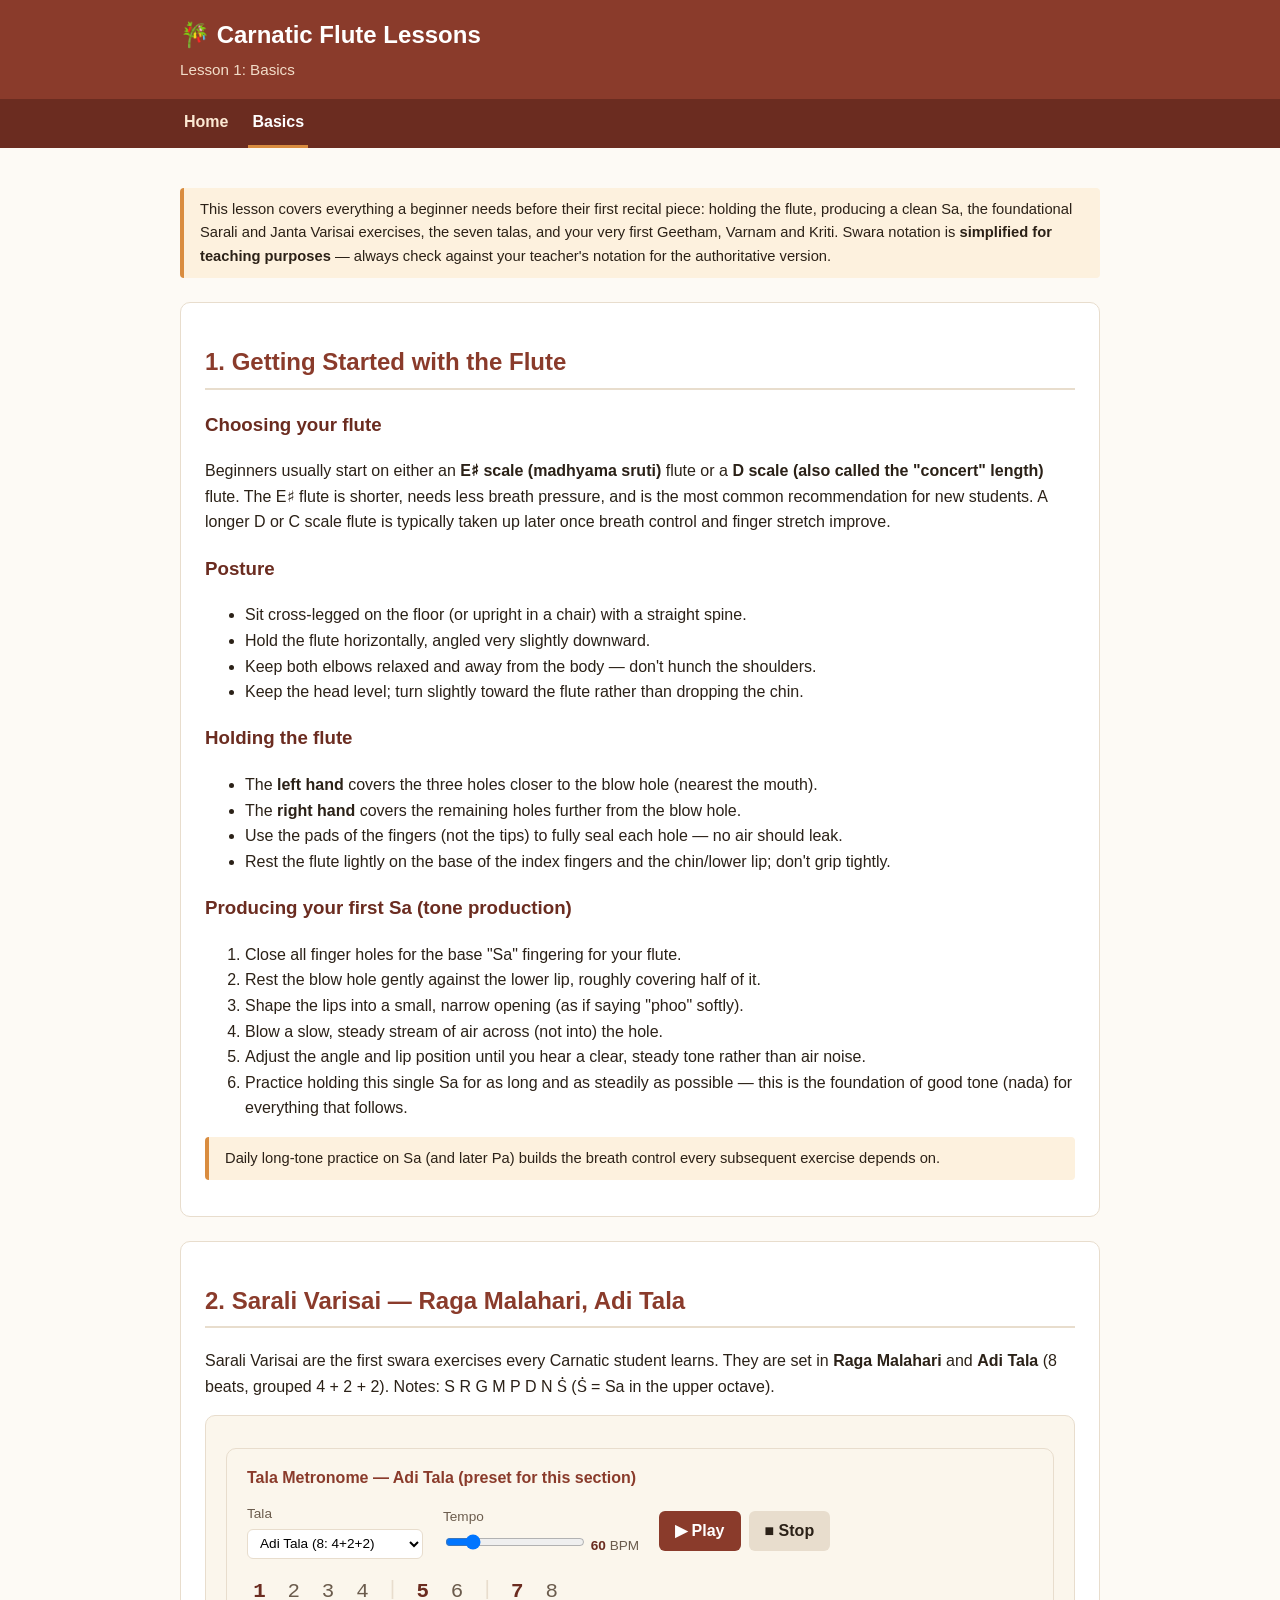
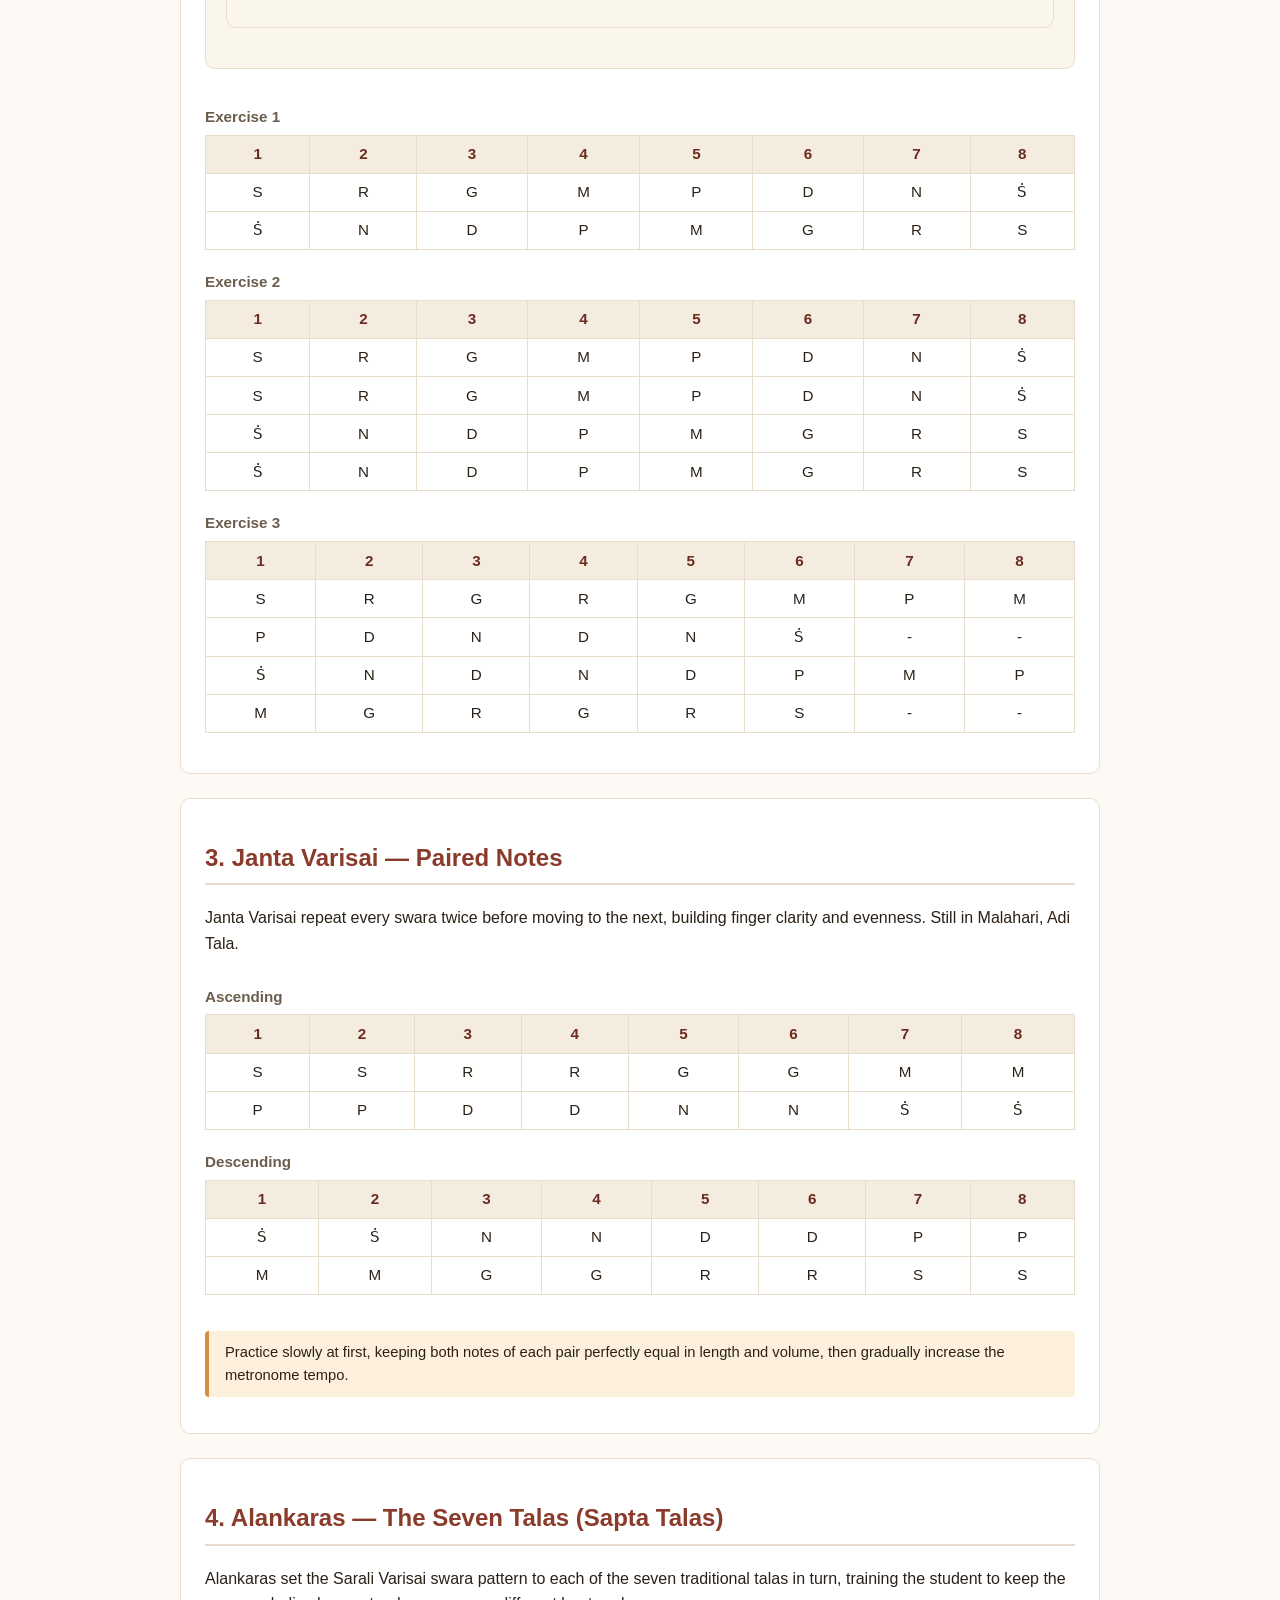
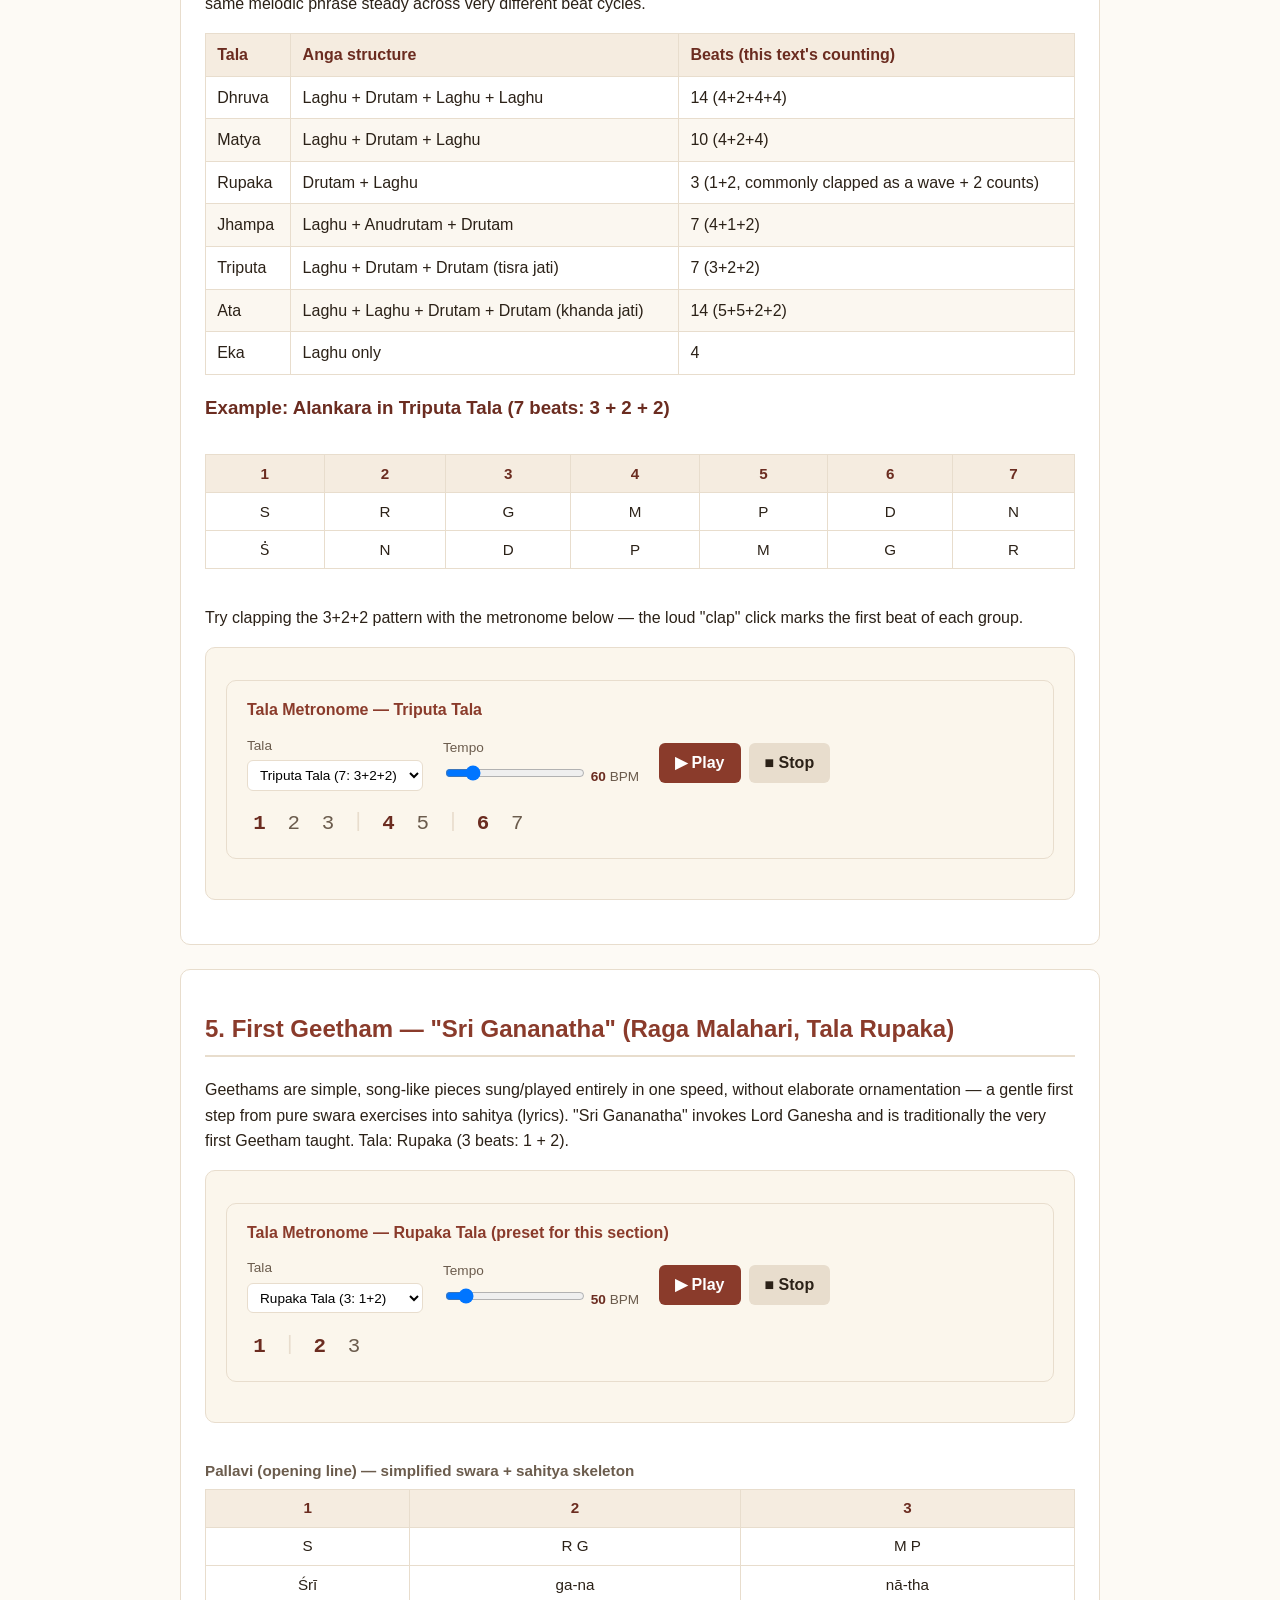
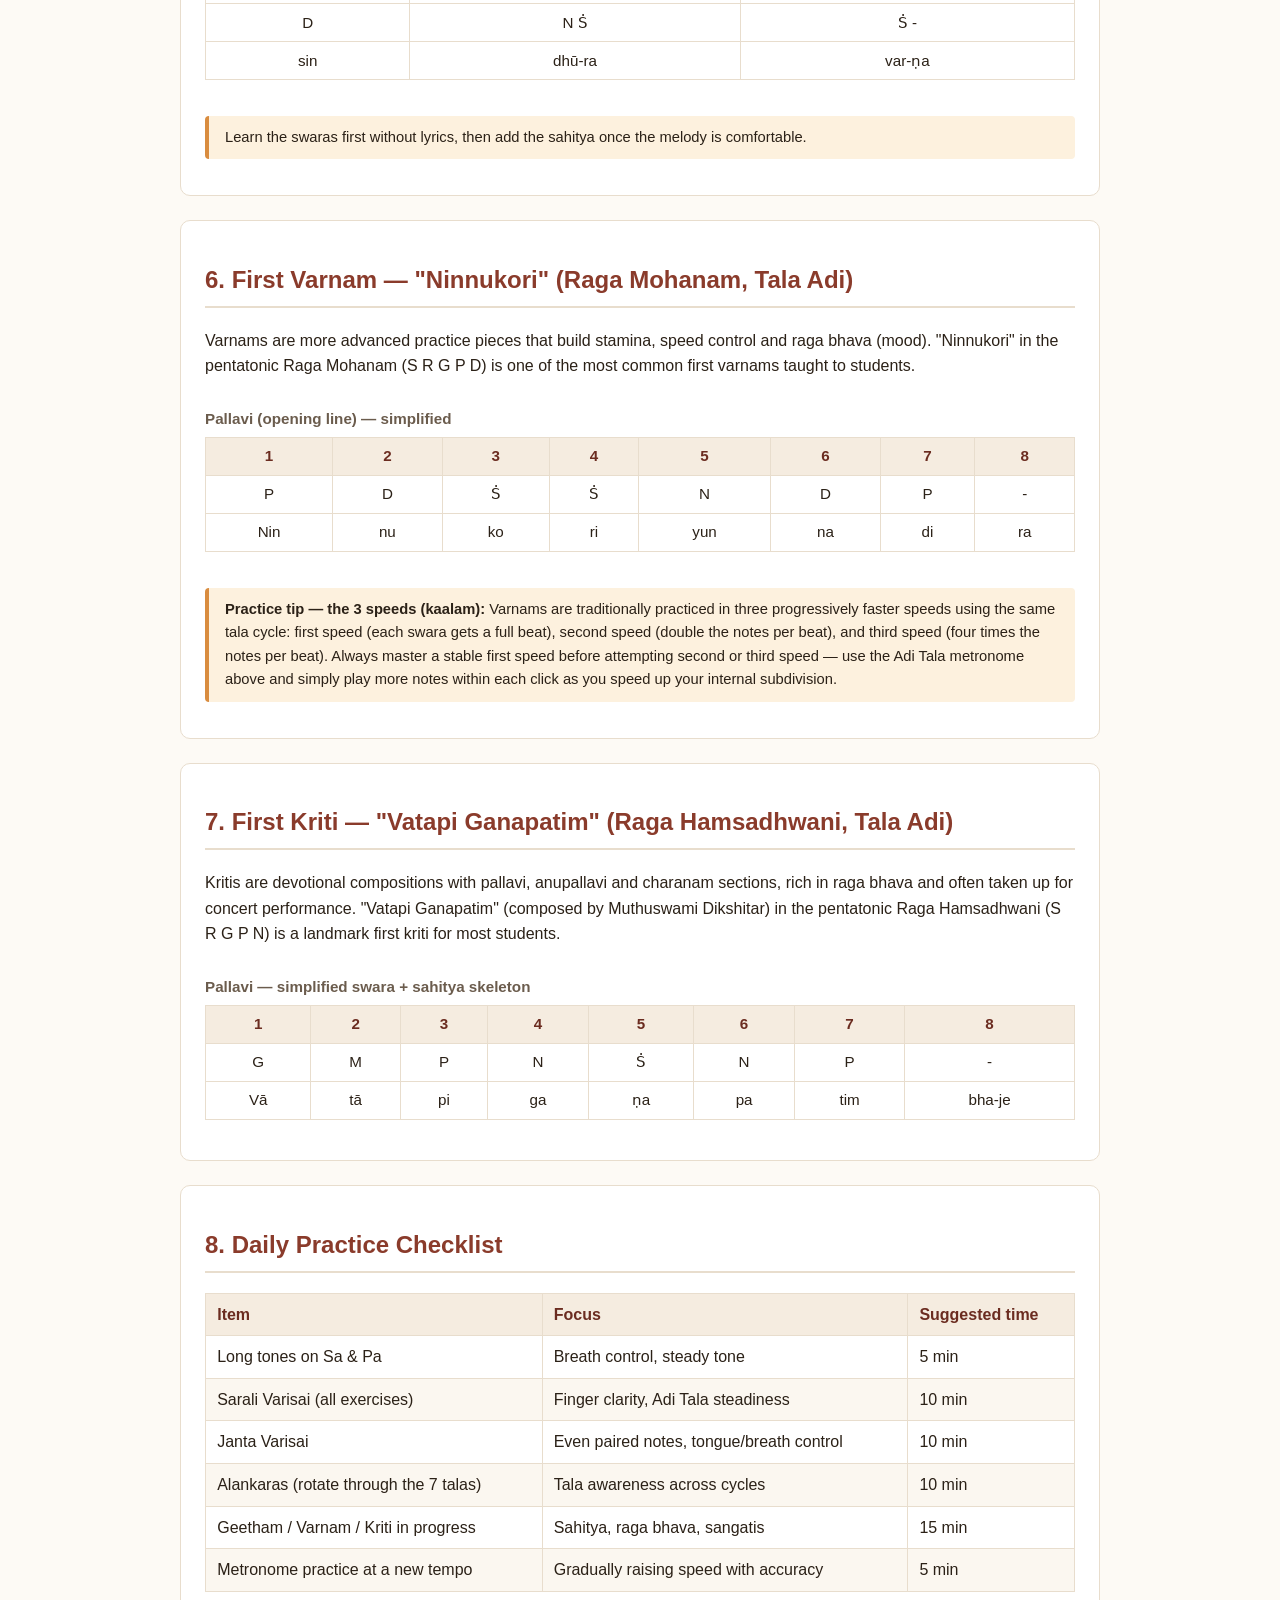
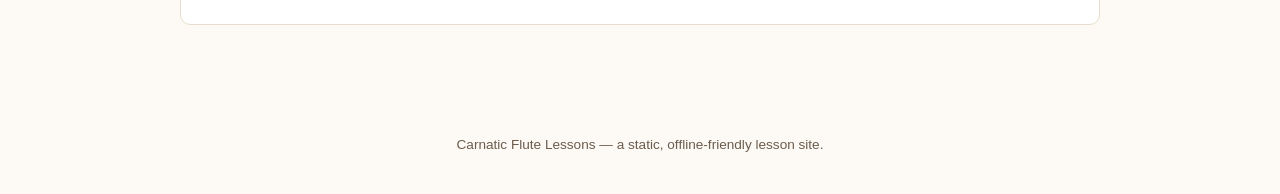
==== basics.html @ d003902f "Add Carnatic flute Basics lesson page with interactive tala metronome - index.html: landing page wit" ====
<!DOCTYPE html>
<html lang="en">
<head>
  <meta charset="UTF-8" />
  <meta name="viewport" content="width=device-width, initial-scale=1.0" />
  <title>Basics — Carnatic Flute Lessons</title>
  <link rel="stylesheet" href="style.css" />
  <script src="tala-player.js"></script>
</head>
<body>
  <header class="site-header">
    <div class="header-inner">
      <h1>🎋 Carnatic Flute Lessons</h1>
      <p>Lesson 1: Basics</p>
    </div>
  </header>

  <nav class="site-nav">
    <ul>
      <li><a href="index.html">Home</a></li>
      <li><a href="basics.html" class="active">Basics</a></li>
    </ul>
  </nav>

  <main>
    <p class="note">
      This lesson covers everything a beginner needs before their first
      recital piece: holding the flute, producing a clean Sa, the
      foundational Sarali and Janta Varisai exercises, the seven talas,
      and your very first Geetham, Varnam and Kriti. Swara notation is
      <strong>simplified for teaching purposes</strong> — always check
      against your teacher's notation for the authoritative version.
    </p>

    <!-- 1. GETTING STARTED -->
    <section class="lesson-section" id="getting-started">
      <h2>1. Getting Started with the Flute</h2>

      <h3>Choosing your flute</h3>
      <p>
        Beginners usually start on either an <strong>E&#9839; scale (madhyama sruti)</strong>
        flute or a <strong>D scale (also called the "concert" length)</strong> flute.
        The E&#9839; flute is shorter, needs less breath pressure, and is the most
        common recommendation for new students. A longer D or C scale flute is
        typically taken up later once breath control and finger stretch improve.
      </p>

      <h3>Posture</h3>
      <ul>
        <li>Sit cross-legged on the floor (or upright in a chair) with a straight spine.</li>
        <li>Hold the flute horizontally, angled very slightly downward.</li>
        <li>Keep both elbows relaxed and away from the body — don't hunch the shoulders.</li>
        <li>Keep the head level; turn slightly toward the flute rather than dropping the chin.</li>
      </ul>

      <h3>Holding the flute</h3>
      <ul>
        <li>The <strong>left hand</strong> covers the three holes closer to the blow hole (nearest the mouth).</li>
        <li>The <strong>right hand</strong> covers the remaining holes further from the blow hole.</li>
        <li>Use the pads of the fingers (not the tips) to fully seal each hole — no air should leak.</li>
        <li>Rest the flute lightly on the base of the index fingers and the chin/lower lip; don't grip tightly.</li>
      </ul>

      <h3>Producing your first Sa (tone production)</h3>
      <ol>
        <li>Close all finger holes for the base "Sa" fingering for your flute.</li>
        <li>Rest the blow hole gently against the lower lip, roughly covering half of it.</li>
        <li>Shape the lips into a small, narrow opening (as if saying "phoo" softly).</li>
        <li>Blow a slow, steady stream of air across (not into) the hole.</li>
        <li>Adjust the angle and lip position until you hear a clear, steady tone rather than air noise.</li>
        <li>Practice holding this single Sa for as long and as steadily as possible — this is the foundation of good tone (nada) for everything that follows.</li>
      </ol>
      <p class="note">Daily long-tone practice on Sa (and later Pa) builds the breath control every subsequent exercise depends on.</p>
    </section>

    <!-- 2. SARALI VARISAI -->
    <section class="lesson-section" id="sarali-varisai">
      <h2>2. Sarali Varisai — Raga Malahari, Adi Tala</h2>
      <p>
        Sarali Varisai are the first swara exercises every Carnatic student learns.
        They are set in <strong>Raga Malahari</strong> and <strong>Adi Tala</strong>
        (8 beats, grouped 4 + 2 + 2). Notes: S R G M P D N Ṡ (Ṡ = Sa in the upper octave).
      </p>

      <div class="tala-player" id="adi-metronome-1"></div>
      <script>
        TalaPlayer.init("adi-metronome-1", {
          title: "Tala Metronome — Adi Tala (preset for this section)",
          groups: [4, 2, 2],
          bpm: 60,
          presetKey: "adi"
        });
      </script>

      <div class="overflow-x">
        <table class="swara-table">
          <caption>Exercise 1</caption>
          <thead>
            <tr><th>1</th><th>2</th><th>3</th><th>4</th><th>5</th><th>6</th><th>7</th><th>8</th></tr>
          </thead>
          <tbody>
            <tr><td>S</td><td>R</td><td>G</td><td>M</td><td>P</td><td>D</td><td>N</td><td>Ṡ</td></tr>
            <tr><td>Ṡ</td><td>N</td><td>D</td><td>P</td><td>M</td><td>G</td><td>R</td><td>S</td></tr>
          </tbody>
        </table>

        <table class="swara-table">
          <caption>Exercise 2</caption>
          <thead>
            <tr><th>1</th><th>2</th><th>3</th><th>4</th><th>5</th><th>6</th><th>7</th><th>8</th></tr>
          </thead>
          <tbody>
            <tr><td>S</td><td>R</td><td>G</td><td>M</td><td>P</td><td>D</td><td>N</td><td>Ṡ</td></tr>
            <tr><td>S</td><td>R</td><td>G</td><td>M</td><td>P</td><td>D</td><td>N</td><td>Ṡ</td></tr>
            <tr><td>Ṡ</td><td>N</td><td>D</td><td>P</td><td>M</td><td>G</td><td>R</td><td>S</td></tr>
            <tr><td>Ṡ</td><td>N</td><td>D</td><td>P</td><td>M</td><td>G</td><td>R</td><td>S</td></tr>
          </tbody>
        </table>

        <table class="swara-table">
          <caption>Exercise 3</caption>
          <thead>
            <tr><th>1</th><th>2</th><th>3</th><th>4</th><th>5</th><th>6</th><th>7</th><th>8</th></tr>
          </thead>
          <tbody>
            <tr><td>S</td><td>R</td><td>G</td><td>R</td><td>G</td><td>M</td><td>P</td><td>M</td></tr>
            <tr><td>P</td><td>D</td><td>N</td><td>D</td><td>N</td><td>Ṡ</td><td>-</td><td>-</td></tr>
            <tr><td>Ṡ</td><td>N</td><td>D</td><td>N</td><td>D</td><td>P</td><td>M</td><td>P</td></tr>
            <tr><td>M</td><td>G</td><td>R</td><td>G</td><td>R</td><td>S</td><td>-</td><td>-</td></tr>
          </tbody>
        </table>
      </div>
    </section>

    <!-- 3. JANTA VARISAI -->
    <section class="lesson-section" id="janta-varisai">
      <h2>3. Janta Varisai — Paired Notes</h2>
      <p>
        Janta Varisai repeat every swara twice before moving to the next, building
        finger clarity and evenness. Still in Malahari, Adi Tala.
      </p>

      <div class="overflow-x">
        <table class="swara-table">
          <caption>Ascending</caption>
          <thead>
            <tr><th>1</th><th>2</th><th>3</th><th>4</th><th>5</th><th>6</th><th>7</th><th>8</th></tr>
          </thead>
          <tbody>
            <tr><td>S</td><td>S</td><td>R</td><td>R</td><td>G</td><td>G</td><td>M</td><td>M</td></tr>
            <tr><td>P</td><td>P</td><td>D</td><td>D</td><td>N</td><td>N</td><td>Ṡ</td><td>Ṡ</td></tr>
          </tbody>
        </table>

        <table class="swara-table">
          <caption>Descending</caption>
          <thead>
            <tr><th>1</th><th>2</th><th>3</th><th>4</th><th>5</th><th>6</th><th>7</th><th>8</th></tr>
          </thead>
          <tbody>
            <tr><td>Ṡ</td><td>Ṡ</td><td>N</td><td>N</td><td>D</td><td>D</td><td>P</td><td>P</td></tr>
            <tr><td>M</td><td>M</td><td>G</td><td>G</td><td>R</td><td>R</td><td>S</td><td>S</td></tr>
          </tbody>
        </table>
      </div>
      <p class="note">Practice slowly at first, keeping both notes of each pair perfectly equal in length and volume, then gradually increase the metronome tempo.</p>
    </section>

    <!-- 4. ALANKARAS / SAPTA TALAS -->
    <section class="lesson-section" id="alankaras">
      <h2>4. Alankaras — The Seven Talas (Sapta Talas)</h2>
      <p>
        Alankaras set the Sarali Varisai swara pattern to each of the seven
        traditional talas in turn, training the student to keep the same
        melodic phrase steady across very different beat cycles.
      </p>

      <table class="checklist-table">
        <thead>
          <tr><th>Tala</th><th>Anga structure</th><th>Beats (this text's counting)</th></tr>
        </thead>
        <tbody>
          <tr><td>Dhruva</td><td>Laghu + Drutam + Laghu + Laghu</td><td>14 (4+2+4+4)</td></tr>
          <tr><td>Matya</td><td>Laghu + Drutam + Laghu</td><td>10 (4+2+4)</td></tr>
          <tr><td>Rupaka</td><td>Drutam + Laghu</td><td>3 (1+2, commonly clapped as a wave + 2 counts)</td></tr>
          <tr><td>Jhampa</td><td>Laghu + Anudrutam + Drutam</td><td>7 (4+1+2)</td></tr>
          <tr><td>Triputa</td><td>Laghu + Drutam + Drutam (tisra jati)</td><td>7 (3+2+2)</td></tr>
          <tr><td>Ata</td><td>Laghu + Laghu + Drutam + Drutam (khanda jati)</td><td>14 (5+5+2+2)</td></tr>
          <tr><td>Eka</td><td>Laghu only</td><td>4</td></tr>
        </tbody>
      </table>

      <h3>Example: Alankara in Triputa Tala (7 beats: 3 + 2 + 2)</h3>
      <div class="overflow-x">
        <table class="swara-table">
          <thead>
            <tr><th>1</th><th>2</th><th>3</th><th>4</th><th>5</th><th>6</th><th>7</th></tr>
          </thead>
          <tbody>
            <tr><td>S</td><td>R</td><td>G</td><td>M</td><td>P</td><td>D</td><td>N</td></tr>
            <tr><td>Ṡ</td><td>N</td><td>D</td><td>P</td><td>M</td><td>G</td><td>R</td></tr>
          </tbody>
        </table>
      </div>
      <p>Try clapping the 3+2+2 pattern with the metronome below — the loud "clap" click marks the first beat of each group.</p>

      <div class="tala-player" id="triputa-metronome"></div>
      <script>
        TalaPlayer.init("triputa-metronome", {
          title: "Tala Metronome — Triputa Tala",
          groups: [3, 2, 2],
          bpm: 60,
          presetKey: "triputa"
        });
      </script>
    </section>

    <!-- 5. GEETHAM -->
    <section class="lesson-section" id="geetham">
      <h2>5. First Geetham — "Sri Gananatha" (Raga Malahari, Tala Rupaka)</h2>
      <p>
        Geethams are simple, song-like pieces sung/played entirely in one speed, without
        elaborate ornamentation — a gentle first step from pure swara exercises into
        sahitya (lyrics). "Sri Gananatha" invokes Lord Ganesha and is traditionally the
        very first Geetham taught. Tala: Rupaka (3 beats: 1 + 2).
      </p>

      <div class="tala-player" id="rupaka-metronome-1"></div>
      <script>
        TalaPlayer.init("rupaka-metronome-1", {
          title: "Tala Metronome — Rupaka Tala (preset for this section)",
          groups: [1, 2],
          bpm: 50,
          presetKey: "rupaka"
        });
      </script>

      <div class="overflow-x">
        <table class="swara-table">
          <caption>Pallavi (opening line) — simplified swara + sahitya skeleton</caption>
          <thead>
            <tr><th>1</th><th>2</th><th>3</th></tr>
          </thead>
          <tbody>
            <tr><td>S</td><td>R G</td><td>M P</td></tr>
            <tr class="sahitya"><td>Śrī</td><td>ga-na</td><td>nā-tha</td></tr>
            <tr><td>D</td><td>N Ṡ</td><td>Ṡ -</td></tr>
            <tr class="sahitya"><td>sin</td><td>dhū-ra</td><td>var-ṇa</td></tr>
          </tbody>
        </table>
      </div>
      <p class="note">Learn the swaras first without lyrics, then add the sahitya once the melody is comfortable.</p>
    </section>

    <!-- 6. VARNAM -->
    <section class="lesson-section" id="varnam">
      <h2>6. First Varnam — "Ninnukori" (Raga Mohanam, Tala Adi)</h2>
      <p>
        Varnams are more advanced practice pieces that build stamina, speed control and
        raga bhava (mood). "Ninnukori" in the pentatonic Raga Mohanam (S R G P D) is
        one of the most common first varnams taught to students.
      </p>

      <div class="overflow-x">
        <table class="swara-table">
          <caption>Pallavi (opening line) — simplified</caption>
          <thead>
            <tr><th>1</th><th>2</th><th>3</th><th>4</th><th>5</th><th>6</th><th>7</th><th>8</th></tr>
          </thead>
          <tbody>
            <tr><td>P</td><td>D</td><td>Ṡ</td><td>Ṡ</td><td>N</td><td>D</td><td>P</td><td>-</td></tr>
            <tr class="sahitya"><td>Nin</td><td>nu</td><td>ko</td><td>ri</td><td>yun</td><td>na</td><td>di</td><td>ra</td></tr>
          </tbody>
        </table>
      </div>

      <p class="note">
        <strong>Practice tip — the 3 speeds (kaalam):</strong> Varnams are traditionally practiced
        in three progressively faster speeds using the same tala cycle: first speed (each swara
        gets a full beat), second speed (double the notes per beat), and third speed (four times
        the notes per beat). Always master a stable first speed before attempting second or third
        speed — use the Adi Tala metronome above and simply play more notes within each click as
        you speed up your internal subdivision.
      </p>
    </section>

    <!-- 7. KRITI -->
    <section class="lesson-section" id="kriti">
      <h2>7. First Kriti — "Vatapi Ganapatim" (Raga Hamsadhwani, Tala Adi)</h2>
      <p>
        Kritis are devotional compositions with pallavi, anupallavi and charanam
        sections, rich in raga bhava and often taken up for concert performance.
        "Vatapi Ganapatim" (composed by Muthuswami Dikshitar) in the pentatonic
        Raga Hamsadhwani (S R G P N) is a landmark first kriti for most students.
      </p>

      <div class="overflow-x">
        <table class="swara-table">
          <caption>Pallavi — simplified swara + sahitya skeleton</caption>
          <thead>
            <tr><th>1</th><th>2</th><th>3</th><th>4</th><th>5</th><th>6</th><th>7</th><th>8</th></tr>
          </thead>
          <tbody>
            <tr><td>G</td><td>M</td><td>P</td><td>N</td><td>Ṡ</td><td>N</td><td>P</td><td>-</td></tr>
            <tr class="sahitya"><td>Vā</td><td>tā</td><td>pi</td><td>ga</td><td>ṇa</td><td>pa</td><td>tim</td><td>bha-je</td></tr>
          </tbody>
        </table>
      </div>
    </section>

    <!-- 8. PRACTICE CHECKLIST -->
    <section class="lesson-section" id="practice-checklist">
      <h2>8. Daily Practice Checklist</h2>
      <table class="checklist-table">
        <thead>
          <tr><th>Item</th><th>Focus</th><th>Suggested time</th></tr>
        </thead>
        <tbody>
          <tr><td>Long tones on Sa &amp; Pa</td><td>Breath control, steady tone</td><td>5 min</td></tr>
          <tr><td>Sarali Varisai (all exercises)</td><td>Finger clarity, Adi Tala steadiness</td><td>10 min</td></tr>
          <tr><td>Janta Varisai</td><td>Even paired notes, tongue/breath control</td><td>10 min</td></tr>
          <tr><td>Alankaras (rotate through the 7 talas)</td><td>Tala awareness across cycles</td><td>10 min</td></tr>
          <tr><td>Geetham / Varnam / Kriti in progress</td><td>Sahitya, raga bhava, sangatis</td><td>15 min</td></tr>
          <tr><td>Metronome practice at a new tempo</td><td>Gradually raising speed with accuracy</td><td>5 min</td></tr>
        </tbody>
      </table>
    </section>
  </main>

  <footer class="site-footer">
    <p>Carnatic Flute Lessons &mdash; a static, offline-friendly lesson site.</p>
  </footer>
</body>
</html>
---- style.css ----
/* ============================================================
   Carnatic Flute Lessons — shared stylesheet
   Used by all pages (index.html, basics.html, future lessons).
   No external dependencies — safe for file:// and static hosting.
   ============================================================ */

:root {
  --color-bg: #fdfaf5;
  --color-surface: #ffffff;
  --color-primary: #8a3b2b;
  --color-primary-dark: #6b2c20;
  --color-accent: #d98c3f;
  --color-text: #2b2117;
  --color-muted: #6b5c4d;
  --color-border: #e8ddcd;
  --radius: 10px;
  --max-width: 960px;
  font-size: 16px;
}

* {
  box-sizing: border-box;
}

html, body {
  margin: 0;
  padding: 0;
}

body {
  font-family: "Segoe UI", Helvetica, Arial, sans-serif;
  background: var(--color-bg);
  color: var(--color-text);
  line-height: 1.6;
}

a {
  color: var(--color-primary);
}

a:hover {
  color: var(--color-accent);
}

.site-header {
  background: var(--color-primary);
  color: #fff;
}

.site-header .header-inner {
  max-width: var(--max-width);
  margin: 0 auto;
  padding: 1rem 1.25rem;
}

.site-header h1 {
  margin: 0 0 0.25rem 0;
  font-size: 1.5rem;
}

.site-header p {
  margin: 0;
  color: #f2ddc9;
  font-size: 0.95rem;
}

.site-nav {
  background: var(--color-primary-dark);
}

.site-nav ul {
  max-width: var(--max-width);
  margin: 0 auto;
  padding: 0 1.25rem;
  list-style: none;
  display: flex;
  flex-wrap: wrap;
  gap: 0.25rem 1rem;
}

.site-nav a {
  display: inline-block;
  padding: 0.65rem 0.25rem;
  color: #fce9d3;
  text-decoration: none;
  font-weight: 600;
  border-bottom: 3px solid transparent;
}

.site-nav a:hover,
.site-nav a.active {
  color: #fff;
  border-bottom-color: var(--color-accent);
}

main {
  max-width: var(--max-width);
  margin: 0 auto;
  padding: 1.5rem 1.25rem 3rem;
}

footer.site-footer {
  text-align: center;
  padding: 1.5rem;
  color: var(--color-muted);
  font-size: 0.85rem;
}

/* ---------- Cards (used on the index/landing page) ---------- */

.card-grid {
  display: grid;
  grid-template-columns: repeat(auto-fill, minmax(240px, 1fr));
  gap: 1rem;
  margin: 1.5rem 0;
}

.card {
  background: var(--color-surface);
  border: 1px solid var(--color-border);
  border-radius: var(--radius);
  padding: 1.25rem;
  text-decoration: none;
  color: var(--color-text);
  display: block;
  box-shadow: 0 1px 3px rgba(0, 0, 0, 0.06);
  transition: transform 0.15s ease, box-shadow 0.15s ease;
}

.card:hover {
  transform: translateY(-2px);
  box-shadow: 0 4px 12px rgba(0, 0, 0, 0.1);
}

.card h3 {
  margin: 0 0 0.4rem 0;
  color: var(--color-primary);
}

.card p {
  margin: 0;
  color: var(--color-muted);
  font-size: 0.92rem;
}

.card .tag {
  display: inline-block;
  margin-top: 0.6rem;
  font-size: 0.75rem;
  background: var(--color-accent);
  color: #fff;
  padding: 0.15rem 0.5rem;
  border-radius: 999px;
}

.card.card-disabled {
  opacity: 0.55;
  cursor: default;
}

.card.card-disabled:hover {
  transform: none;
  box-shadow: 0 1px 3px rgba(0, 0, 0, 0.06);
}

/* ---------- Section styling ---------- */

section.lesson-section {
  background: var(--color-surface);
  border: 1px solid var(--color-border);
  border-radius: var(--radius);
  padding: 1.25rem 1.5rem;
  margin: 1.5rem 0;
}

section.lesson-section h2 {
  color: var(--color-primary);
  border-bottom: 2px solid var(--color-border);
  padding-bottom: 0.4rem;
}

section.lesson-section h3 {
  color: var(--color-primary-dark);
}

.note {
  background: #fdf1de;
  border-left: 4px solid var(--color-accent);
  padding: 0.6rem 1rem;
  border-radius: 4px;
  font-size: 0.92rem;
  margin: 1rem 0;
}

/* ---------- Swara notation tables/blocks ---------- */

.notation, .notation table {
  font-family: "SFMono-Regular", Consolas, "Liberation Mono", Menlo, monospace;
}

table.swara-table {
  border-collapse: collapse;
  width: 100%;
  margin: 0.75rem 0 1.25rem;
  font-size: 0.95rem;
}

table.swara-table caption {
  text-align: left;
  font-weight: 600;
  color: var(--color-muted);
  margin-bottom: 0.35rem;
  font-family: "Segoe UI", Helvetica, Arial, sans-serif;
}

table.swara-table th,
table.swara-table td {
  border: 1px solid var(--color-border);
  padding: 0.4rem 0.6rem;
  text-align: center;
}

table.swara-table th {
  background: #f5ece0;
  color: var(--color-primary-dark);
}

table.swara-table td.sahitya {
  color: var(--color-muted);
  font-family: "Segoe UI", Helvetica, Arial, sans-serif;
  font-style: italic;
}

pre.notation-block {
  background: #f7f1e6;
  border: 1px solid var(--color-border);
  border-radius: 6px;
  padding: 0.75rem 1rem;
  overflow-x: auto;
  font-size: 0.95rem;
  line-height: 1.7;
}

.overflow-x {
  overflow-x: auto;
}

/* ---------- Practice checklist table ---------- */

table.checklist-table {
  border-collapse: collapse;
  width: 100%;
  margin: 0.75rem 0;
}

table.checklist-table th,
table.checklist-table td {
  border: 1px solid var(--color-border);
  padding: 0.5rem 0.7rem;
  text-align: left;
}

table.checklist-table th {
  background: #f5ece0;
  color: var(--color-primary-dark);
}

table.checklist-table tr:nth-child(even) {
  background: #fbf7f0;
}

/* ---------- Tala metronome widget ---------- */

.tala-player {
  background: #fbf6ec;
  border: 1px solid var(--color-border);
  border-radius: var(--radius);
  padding: 1rem 1.25rem;
  margin: 1rem 0 1.5rem;
}

.tala-player h4 {
  margin: 0 0 0.75rem 0;
  color: var(--color-primary);
}

.tala-player .controls {
  display: flex;
  flex-wrap: wrap;
  gap: 0.75rem 1.25rem;
  align-items: center;
  margin-bottom: 0.9rem;
}

.tala-player label {
  font-size: 0.85rem;
  color: var(--color-muted);
  display: flex;
  flex-direction: column;
  gap: 0.25rem;
}

.tala-player select,
.tala-player input[type="text"],
.tala-player input[type="number"] {
  font: inherit;
  padding: 0.35rem 0.5rem;
  border: 1px solid var(--color-border);
  border-radius: 6px;
  background: #fff;
}

.tala-player input[type="range"] {
  width: 140px;
}

.tala-player .bpm-value {
  font-weight: 600;
  color: var(--color-primary-dark);
}

.tala-player .buttons {
  display: flex;
  gap: 0.5rem;
}

.tala-player button {
  font: inherit;
  padding: 0.45rem 1rem;
  border-radius: 6px;
  border: none;
  cursor: pointer;
  font-weight: 600;
}

.tala-player .btn-play {
  background: var(--color-primary);
  color: #fff;
}

.tala-player .btn-play:hover {
  background: var(--color-primary-dark);
}

.tala-player .btn-stop {
  background: var(--color-border);
  color: var(--color-text);
}

.tala-player .btn-stop:hover {
  background: #d9cbb2;
}

.tala-player .custom-pattern-field {
  display: none;
}

.tala-player.custom-mode .custom-pattern-field {
  display: flex;
}

.beat-display {
  font-family: "SFMono-Regular", Consolas, "Liberation Mono", Menlo, monospace;
  font-size: 1.3rem;
  letter-spacing: 0.15em;
  display: flex;
  flex-wrap: wrap;
  gap: 0.3em;
}

.beat-display .beat {
  padding: 0.1em 0.3em;
  border-radius: 4px;
  color: var(--color-muted);
}

.beat-display .beat.group-start {
  font-weight: 700;
  color: var(--color-primary-dark);
}

.beat-display .beat.active {
  background: var(--color-accent);
  color: #fff;
}

.beat-display .group-sep {
  color: var(--color-border);
  padding: 0 0.1em;
}

/* ---------- Responsive ---------- */

@media (max-width: 600px) {
  :root {
    font-size: 15px;
  }

  .site-nav ul {
    gap: 0.1rem 0.75rem;
  }

  section.lesson-section {
    padding: 1rem;
  }

  .tala-player .controls {
    gap: 0.6rem 1rem;
  }
}
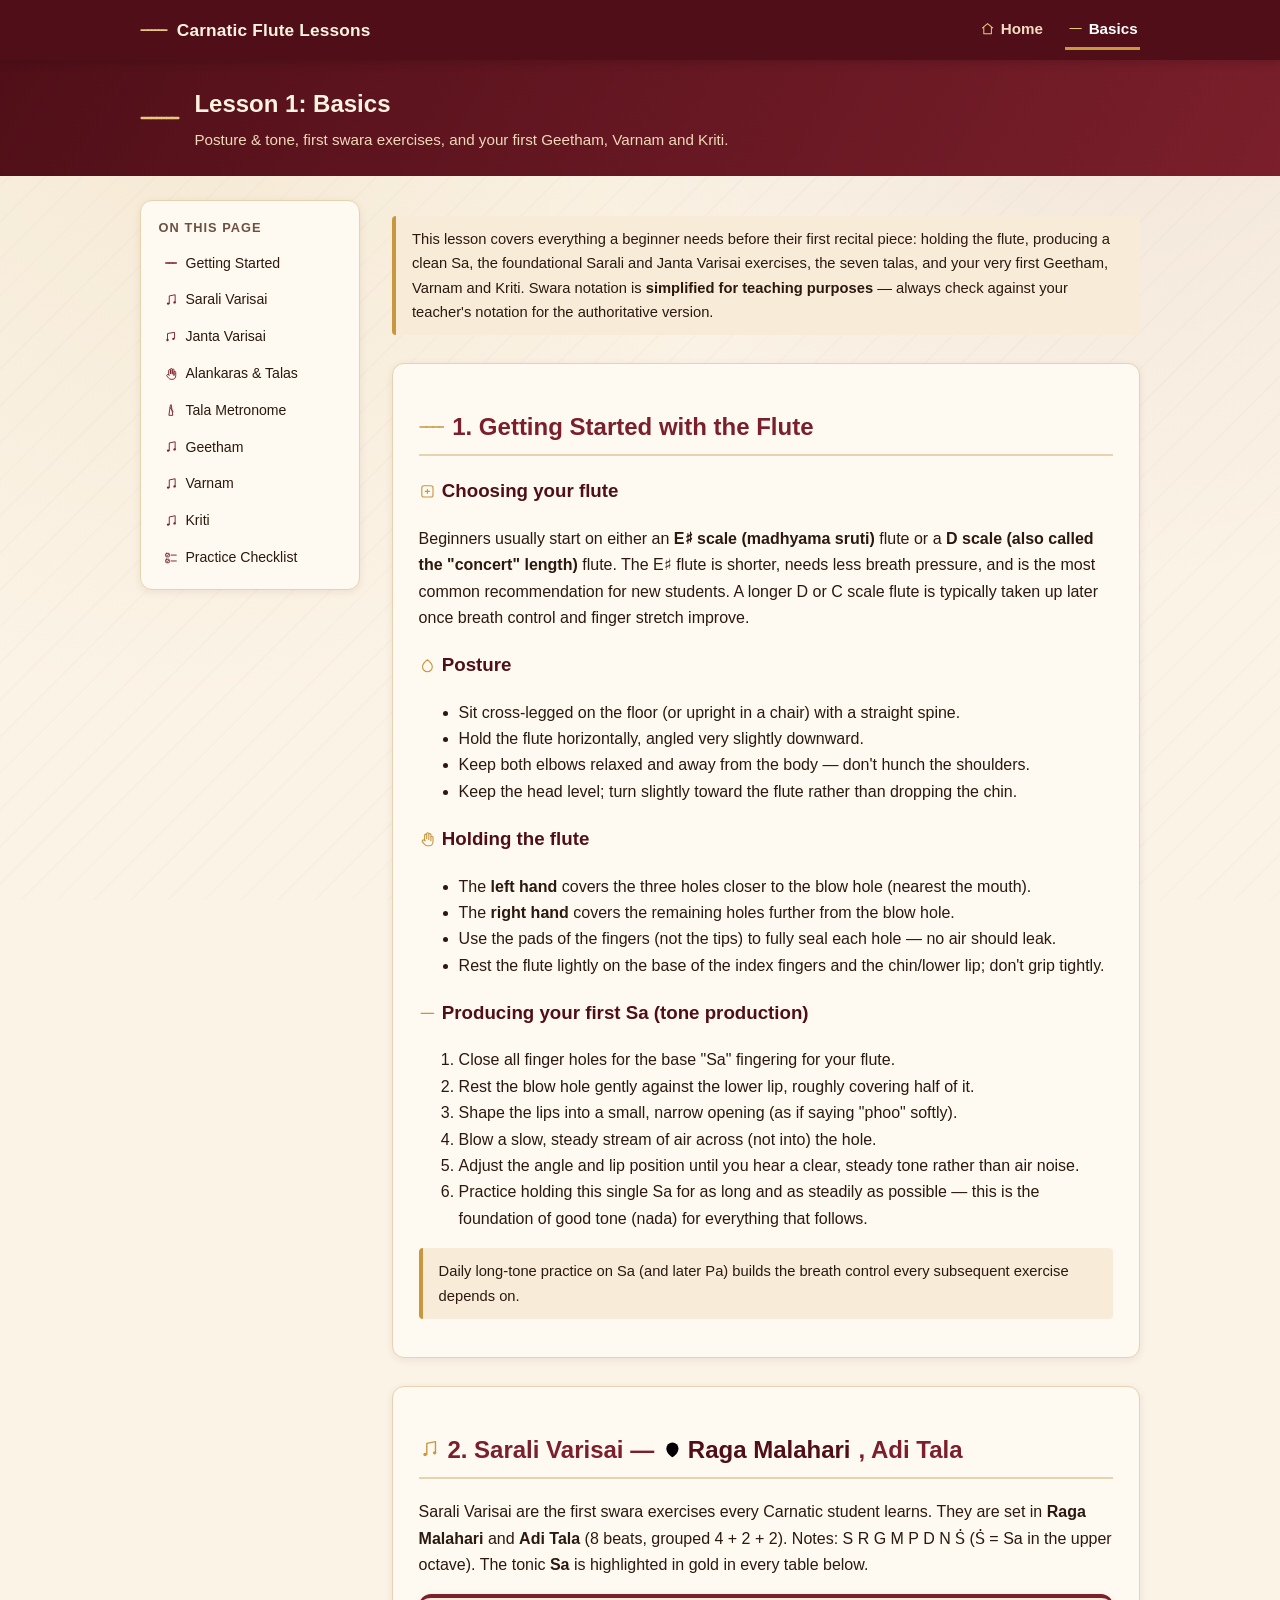
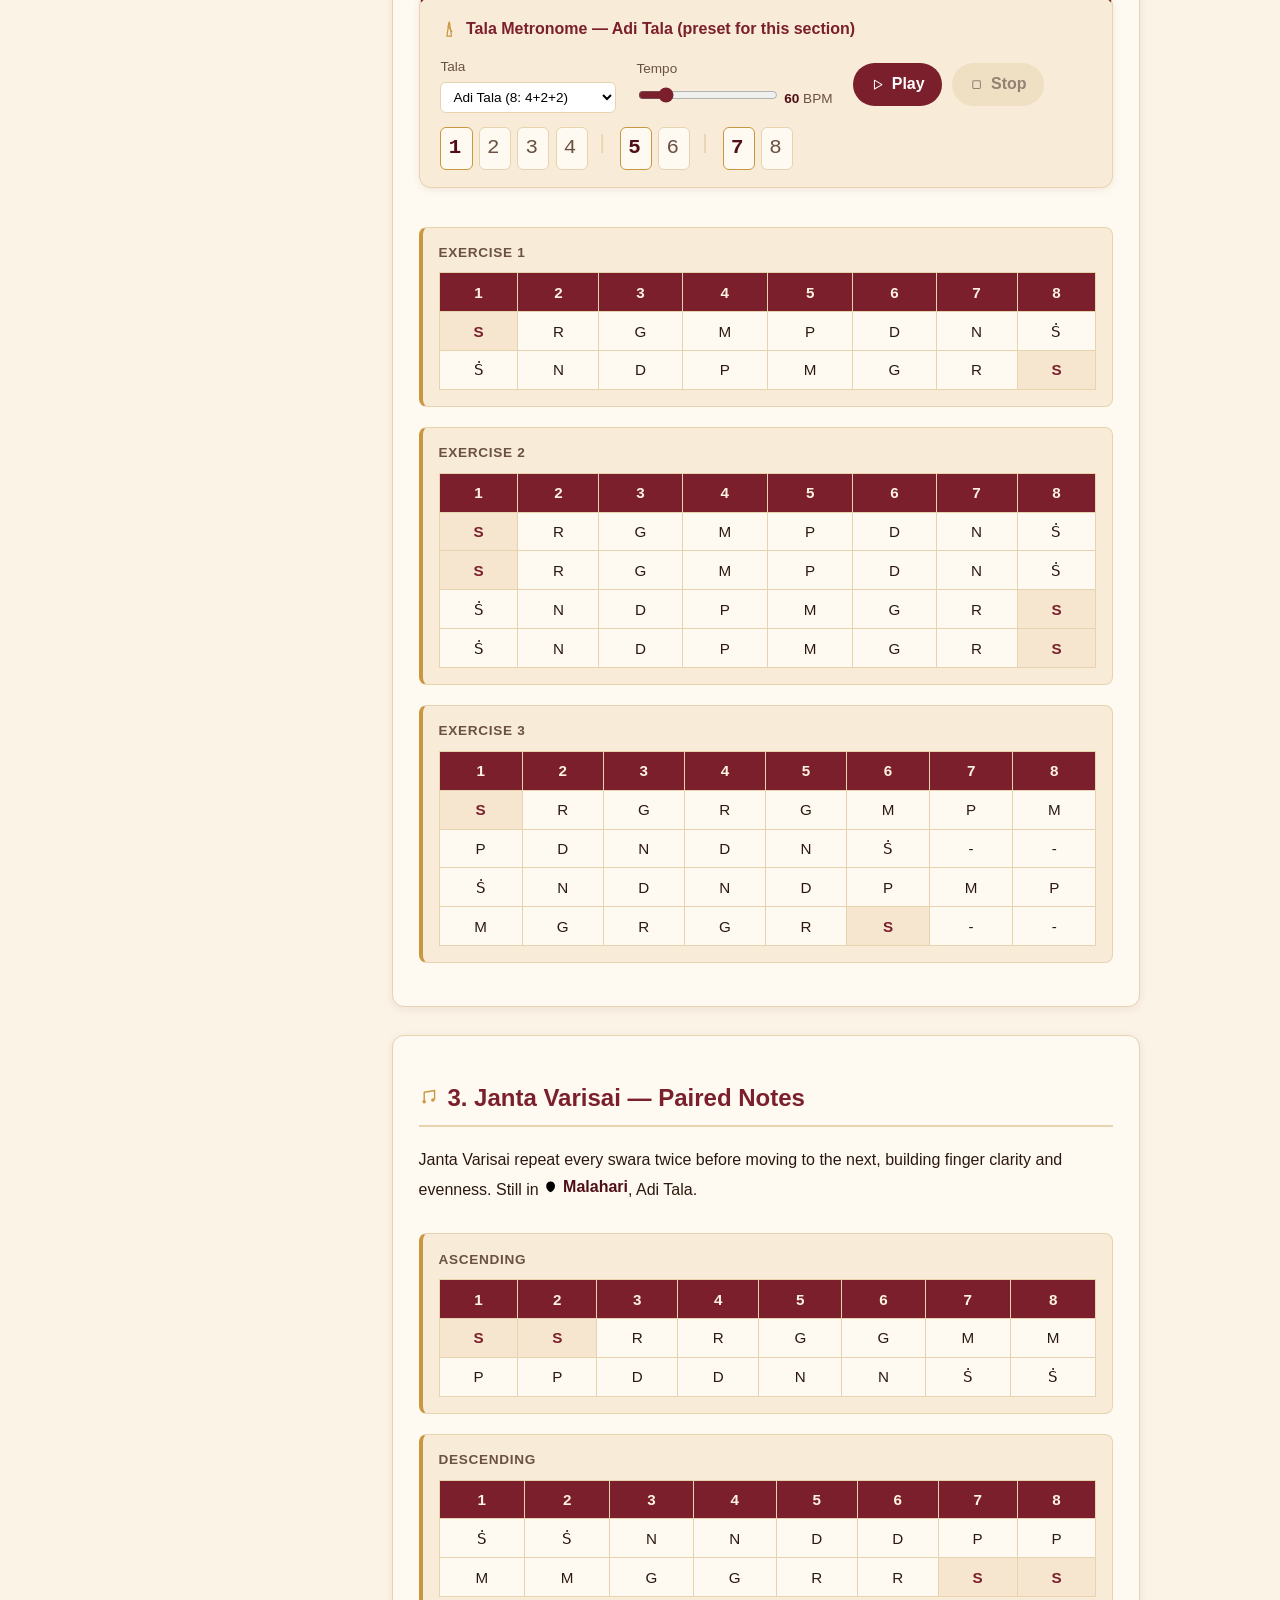
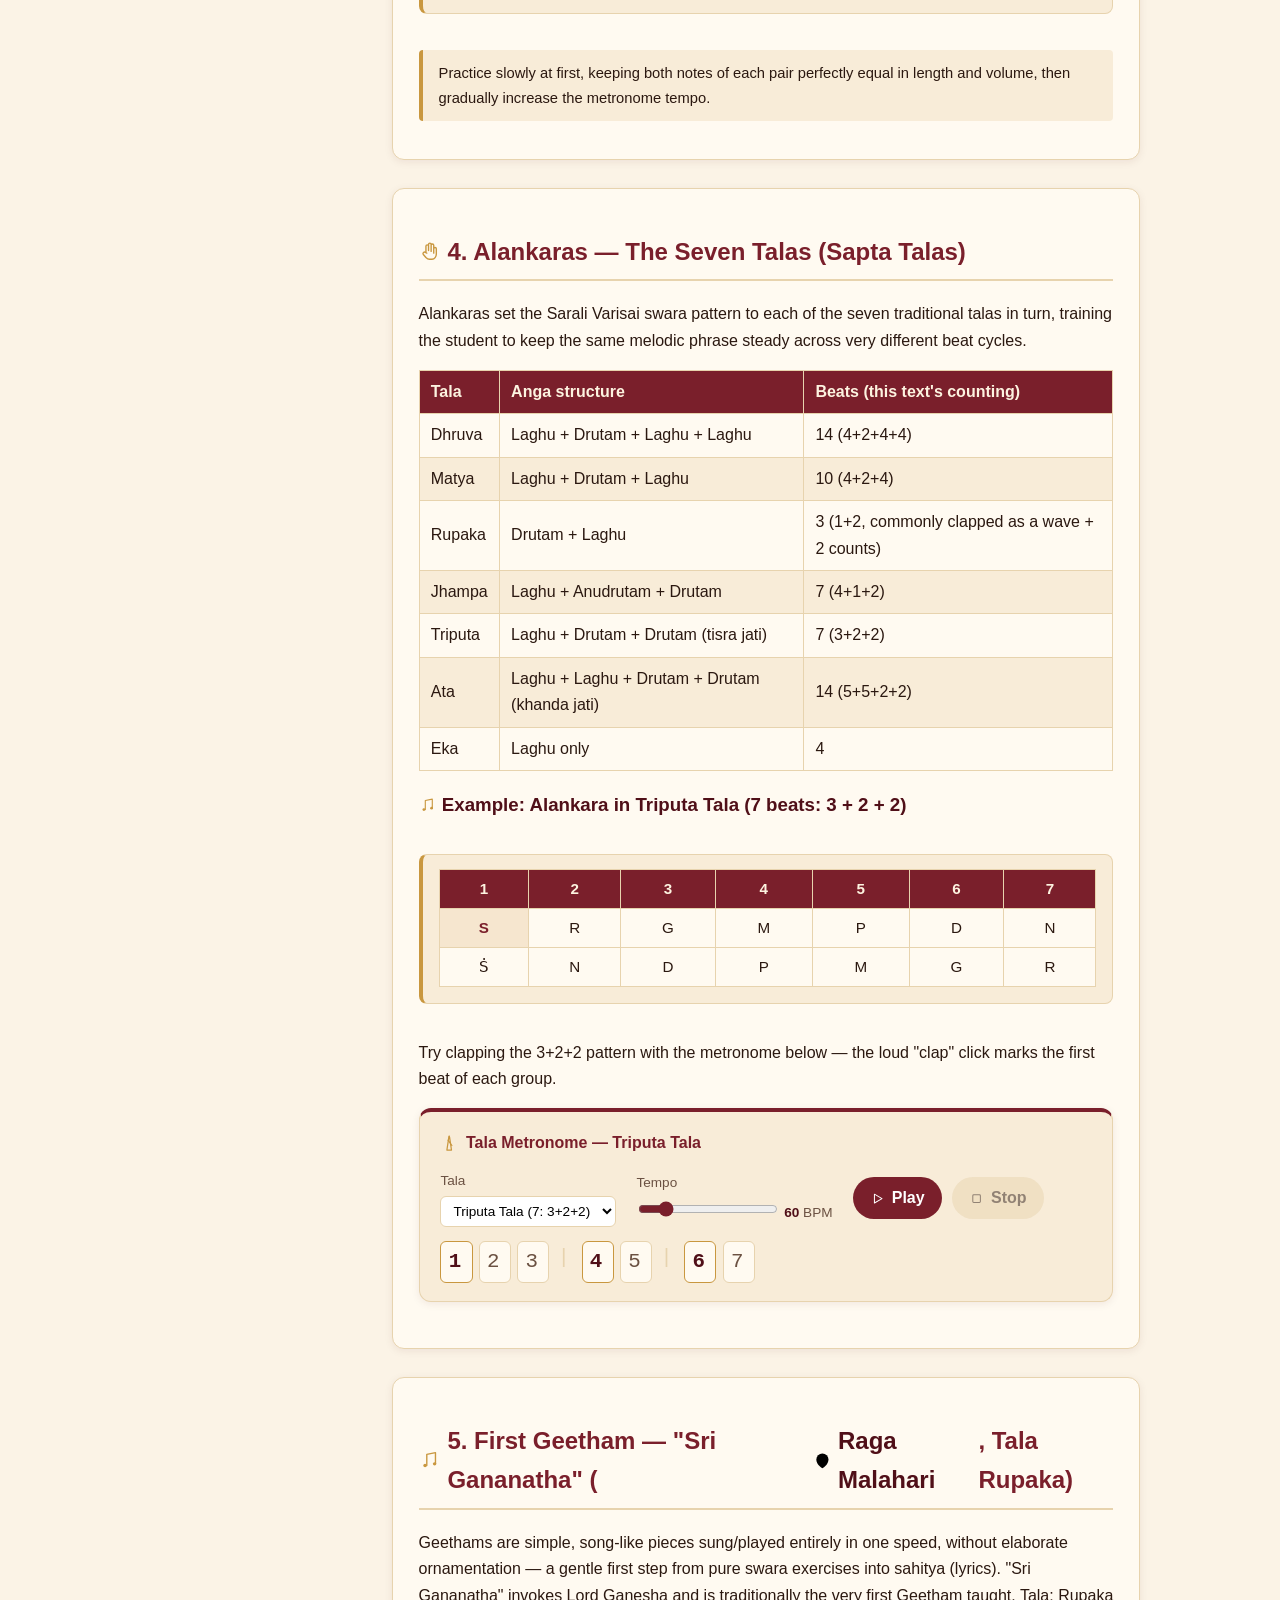
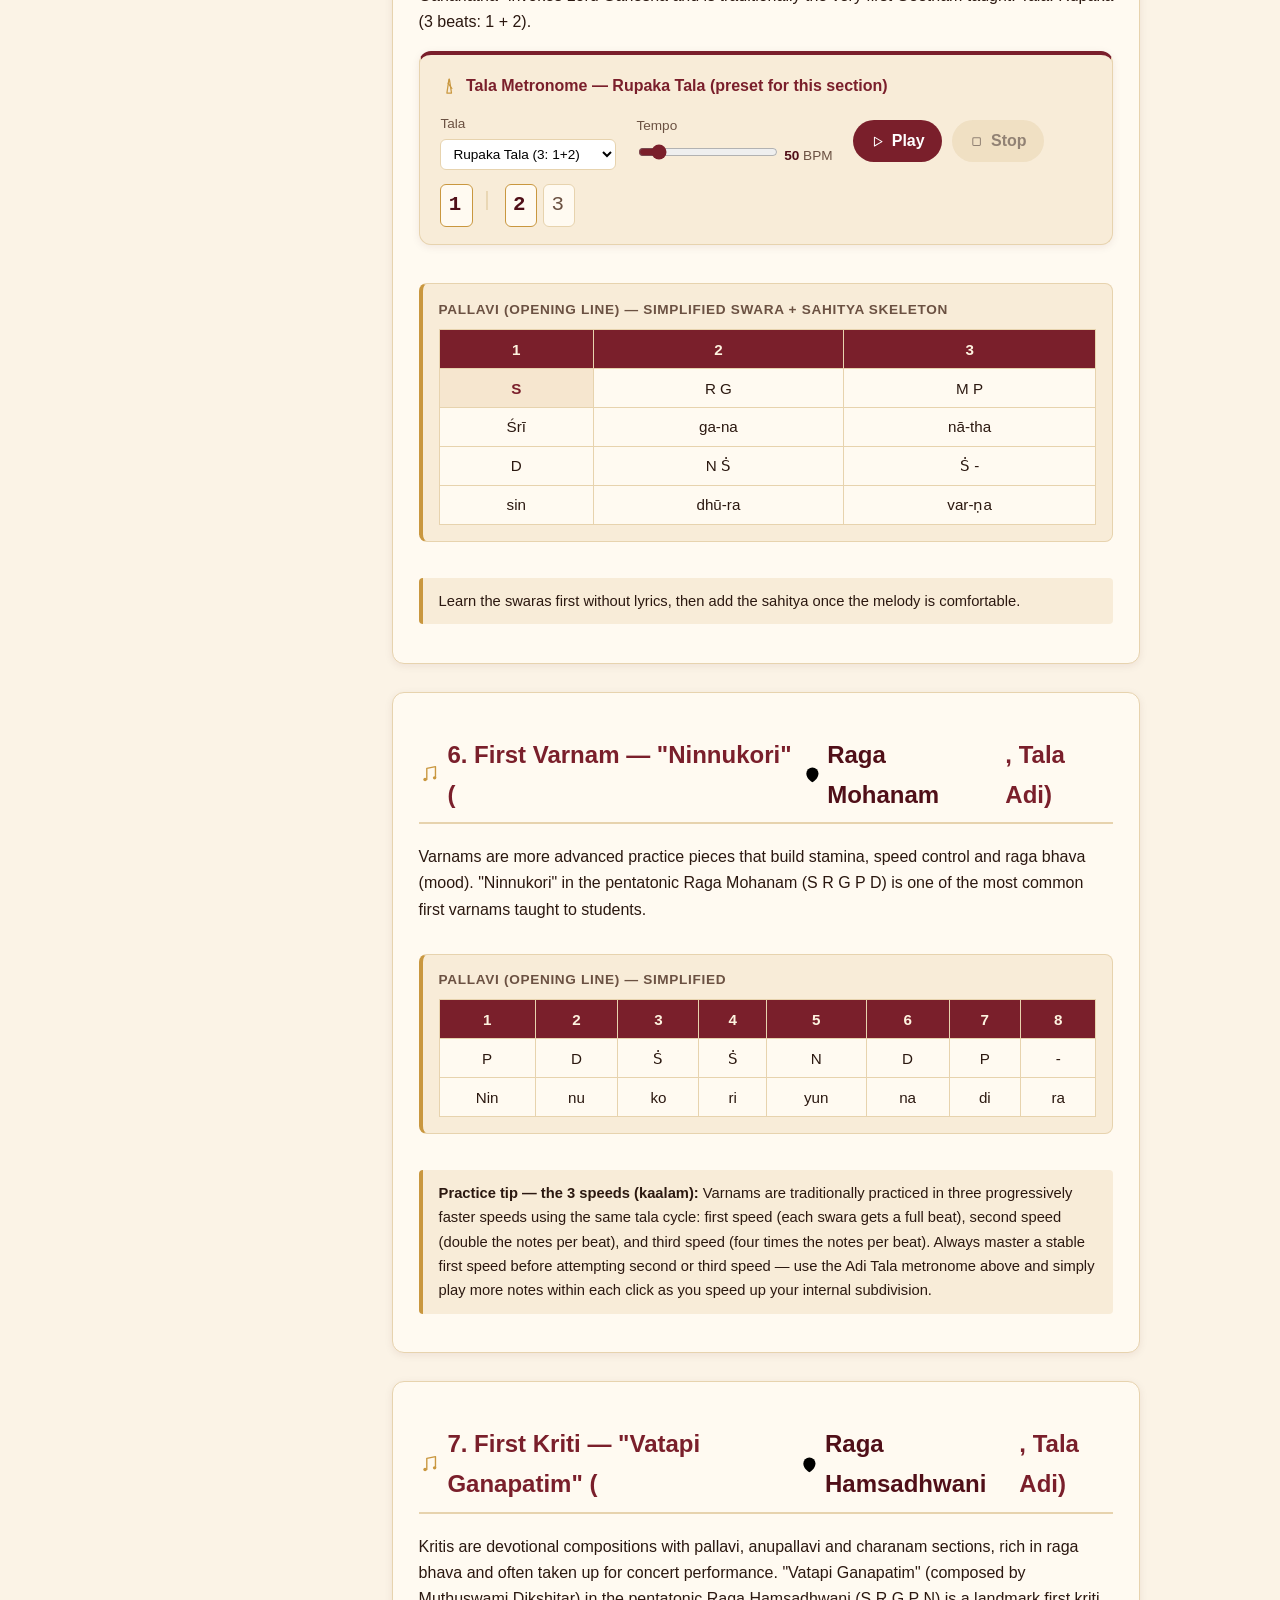
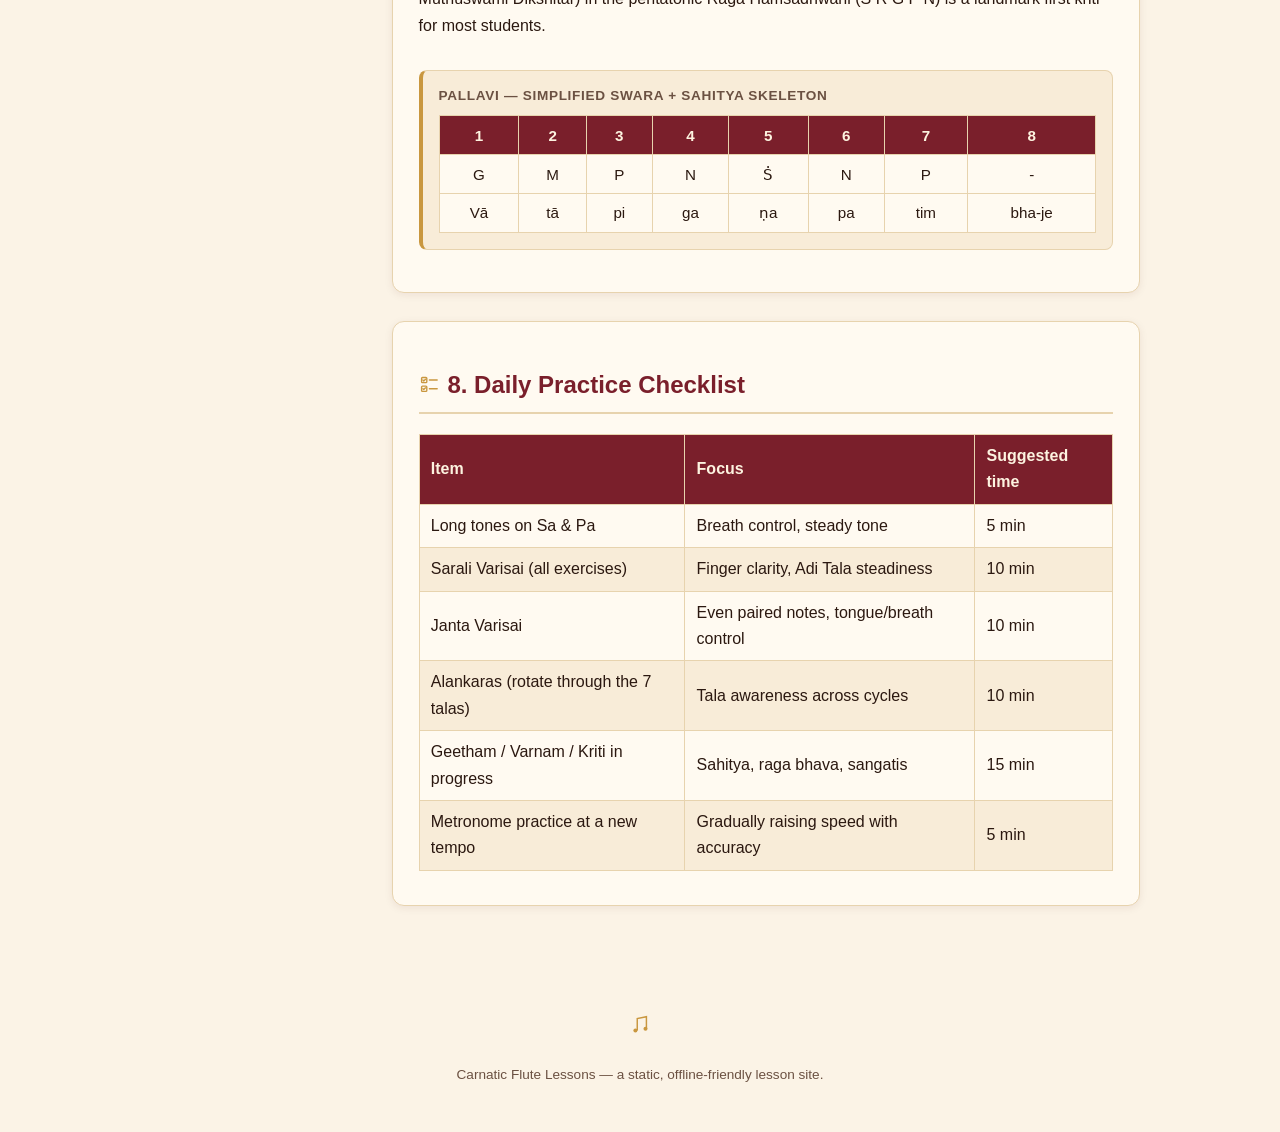
==== commit f106c798: "Add music-themed visual polish: hero, sticky nav, TOC sidebar, inline SVG icons - style.css: warm ma" ====
--- a/basics.html
+++ b/basics.html
@@ -8,327 +8,468 @@
   <script src="tala-player.js"></script>
 </head>
 <body>
-  <header class="site-header">
+  <nav class="site-nav">
+    <div class="nav-inner">
+      <a class="brand" href="index.html">
+        <svg viewBox="0 0 48 12" aria-hidden="true">
+          <line x1="2" y1="6" x2="46" y2="6" stroke="currentColor" stroke-width="3" stroke-linecap="round"/>
+          <circle cx="14" cy="6" r="1.4" fill="currentColor"/>
+          <circle cx="20" cy="6" r="1.4" fill="currentColor"/>
+          <circle cx="26" cy="6" r="1.4" fill="currentColor"/>
+          <circle cx="32" cy="6" r="1.4" fill="currentColor"/>
+          <circle cx="38" cy="6" r="1.4" fill="currentColor"/>
+        </svg>
+        Carnatic Flute Lessons
+      </a>
+      <ul>
+        <li>
+          <a href="index.html" class="nav-link">
+            <svg class="icon" viewBox="0 0 24 24" aria-hidden="true"><path d="M4 11 L12 4 L20 11 M6 10 V20 H18 V10"/></svg>
+            Home
+          </a>
+        </li>
+        <li>
+          <a href="basics.html" class="nav-link active">
+            <svg class="icon" viewBox="0 0 24 24" aria-hidden="true">
+              <line x1="3" y1="12" x2="21" y2="12"/>
+              <circle cx="9" cy="12" r="0.9" fill="currentColor" stroke="none"/>
+              <circle cx="13" cy="12" r="0.9" fill="currentColor" stroke="none"/>
+              <circle cx="17" cy="12" r="0.9" fill="currentColor" stroke="none"/>
+            </svg>
+            Basics
+          </a>
+        </li>
+        <!-- Future lesson links go here, following the same <li><a class="nav-link"> pattern -->
+      </ul>
+    </div>
+  </nav>
+
+  <header class="page-header">
     <div class="header-inner">
-      <h1>🎋 Carnatic Flute Lessons</h1>
-      <p>Lesson 1: Basics</p>
+      <svg class="page-icon" viewBox="0 0 48 12" aria-hidden="true">
+        <line x1="2" y1="6" x2="46" y2="6" stroke="currentColor" stroke-width="3" stroke-linecap="round"/>
+        <circle cx="14" cy="6" r="1.4" fill="currentColor"/>
+        <circle cx="20" cy="6" r="1.4" fill="currentColor"/>
+        <circle cx="26" cy="6" r="1.4" fill="currentColor"/>
+        <circle cx="32" cy="6" r="1.4" fill="currentColor"/>
+        <circle cx="38" cy="6" r="1.4" fill="currentColor"/>
+      </svg>
+      <div>
+        <h1>Lesson 1: Basics</h1>
+        <p>Posture &amp; tone, first swara exercises, and your first Geetham, Varnam and Kriti.</p>
+      </div>
     </div>
   </header>
 
-  <nav class="site-nav">
-    <ul>
-      <li><a href="index.html">Home</a></li>
-      <li><a href="basics.html" class="active">Basics</a></li>
-    </ul>
-  </nav>
-
-  <main>
-    <p class="note">
-      This lesson covers everything a beginner needs before their first
-      recital piece: holding the flute, producing a clean Sa, the
-      foundational Sarali and Janta Varisai exercises, the seven talas,
-      and your very first Geetham, Varnam and Kriti. Swara notation is
-      <strong>simplified for teaching purposes</strong> — always check
-      against your teacher's notation for the authoritative version.
-    </p>
-
-    <!-- 1. GETTING STARTED -->
-    <section class="lesson-section" id="getting-started">
-      <h2>1. Getting Started with the Flute</h2>
-
-      <h3>Choosing your flute</h3>
-      <p>
-        Beginners usually start on either an <strong>E&#9839; scale (madhyama sruti)</strong>
-        flute or a <strong>D scale (also called the "concert" length)</strong> flute.
-        The E&#9839; flute is shorter, needs less breath pressure, and is the most
-        common recommendation for new students. A longer D or C scale flute is
-        typically taken up later once breath control and finger stretch improve.
+  <div class="page-layout">
+    <aside class="toc" id="toc">
+      <button type="button" class="toc-toggle" id="toc-toggle">
+        On this page
+        <svg class="icon" viewBox="0 0 24 24" aria-hidden="true"><path d="M6 9l6 6 6-6"/></svg>
+      </button>
+      <h4>On this page</h4>
+      <ul>
+        <li><a href="#getting-started"><svg class="icon" viewBox="0 0 24 24" aria-hidden="true"><line x1="3" y1="12" x2="21" y2="12" stroke-width="2.5"/><circle cx="9" cy="12" r="1" fill="currentColor" stroke="none"/><circle cx="15" cy="12" r="1" fill="currentColor" stroke="none"/></svg> Getting Started</a></li>
+        <li><a href="#sarali-varisai"><svg class="icon" viewBox="0 0 24 24" aria-hidden="true"><path d="M9 18V5l10-2v13" fill="none"/><circle cx="7" cy="18" r="2" fill="currentColor" stroke="none"/><circle cx="18" cy="16" r="2" fill="currentColor" stroke="none"/></svg> Sarali Varisai</a></li>
+        <li><a href="#janta-varisai"><svg class="icon" viewBox="0 0 24 24" aria-hidden="true"><path d="M6 16V6l12-2v10" fill="none"/><circle cx="6" cy="17" r="2" fill="currentColor" stroke="none"/><circle cx="16" cy="15" r="2" fill="currentColor" stroke="none"/></svg> Janta Varisai</a></li>
+        <li><a href="#alankaras"><svg class="icon" viewBox="0 0 24 24" aria-hidden="true"><path d="M8 13V6a1.5 1.5 0 0 1 3 0v5M11 11V4a1.5 1.5 0 0 1 3 0v7M14 12V5a1.5 1.5 0 0 1 3 0v9M17 14V9a1.5 1.5 0 0 1 3 0v6c0 3-2 6-5 6h-3c-2 0-3-1-4-2l-3-3.5c-.6-.7-.5-1.7.2-2.3.6-.5 1.5-.5 2.1 0L9 14" fill="none"/></svg> Alankaras &amp; Talas</a></li>
+        <li><a href="#tala-metronome"><svg class="icon" viewBox="0 0 24 24" aria-hidden="true"><path d="M9 21 L15 21 L12.5 4 L11.5 4 Z"/><path d="M10.5 8 L15.5 15"/><circle cx="12" cy="3" r="1" fill="currentColor" stroke="none"/></svg> Tala Metronome</a></li>
+        <li><a href="#geetham"><svg class="icon" viewBox="0 0 24 24" aria-hidden="true"><path d="M9 18V5l10-2v13" fill="none"/><circle cx="7" cy="18" r="2" fill="currentColor" stroke="none"/><circle cx="18" cy="16" r="2" fill="currentColor" stroke="none"/></svg> Geetham</a></li>
+        <li><a href="#varnam"><svg class="icon" viewBox="0 0 24 24" aria-hidden="true"><path d="M9 18V5l10-2v13" fill="none"/><circle cx="7" cy="18" r="2" fill="currentColor" stroke="none"/><circle cx="18" cy="16" r="2" fill="currentColor" stroke="none"/></svg> Varnam</a></li>
+        <li><a href="#kriti"><svg class="icon" viewBox="0 0 24 24" aria-hidden="true"><path d="M9 18V5l10-2v13" fill="none"/><circle cx="7" cy="18" r="2" fill="currentColor" stroke="none"/><circle cx="18" cy="16" r="2" fill="currentColor" stroke="none"/></svg> Kriti</a></li>
+        <li><a href="#practice-checklist"><svg class="icon" viewBox="0 0 24 24" aria-hidden="true"><rect x="3" y="4" width="6" height="6" rx="1"/><path d="M4.5 7l1 1 2-2"/><rect x="3" y="14" width="6" height="6" rx="1"/><path d="M4.5 17l1 1 2-2"/><line x1="12" y1="7" x2="21" y2="7"/><line x1="12" y1="17" x2="21" y2="17"/></svg> Practice Checklist</a></li>
+      </ul>
+    </aside>
+
+    <main class="lesson-content">
+      <p class="note">
+        This lesson covers everything a beginner needs before their first
+        recital piece: holding the flute, producing a clean Sa, the
+        foundational Sarali and Janta Varisai exercises, the seven talas,
+        and your very first Geetham, Varnam and Kriti. Swara notation is
+        <strong>simplified for teaching purposes</strong> — always check
+        against your teacher's notation for the authoritative version.
       </p>
 
-      <h3>Posture</h3>
-      <ul>
-        <li>Sit cross-legged on the floor (or upright in a chair) with a straight spine.</li>
-        <li>Hold the flute horizontally, angled very slightly downward.</li>
-        <li>Keep both elbows relaxed and away from the body — don't hunch the shoulders.</li>
-        <li>Keep the head level; turn slightly toward the flute rather than dropping the chin.</li>
-      </ul>
-
-      <h3>Holding the flute</h3>
-      <ul>
-        <li>The <strong>left hand</strong> covers the three holes closer to the blow hole (nearest the mouth).</li>
-        <li>The <strong>right hand</strong> covers the remaining holes further from the blow hole.</li>
-        <li>Use the pads of the fingers (not the tips) to fully seal each hole — no air should leak.</li>
-        <li>Rest the flute lightly on the base of the index fingers and the chin/lower lip; don't grip tightly.</li>
-      </ul>
-
-      <h3>Producing your first Sa (tone production)</h3>
-      <ol>
-        <li>Close all finger holes for the base "Sa" fingering for your flute.</li>
-        <li>Rest the blow hole gently against the lower lip, roughly covering half of it.</li>
-        <li>Shape the lips into a small, narrow opening (as if saying "phoo" softly).</li>
-        <li>Blow a slow, steady stream of air across (not into) the hole.</li>
-        <li>Adjust the angle and lip position until you hear a clear, steady tone rather than air noise.</li>
-        <li>Practice holding this single Sa for as long and as steadily as possible — this is the foundation of good tone (nada) for everything that follows.</li>
-      </ol>
-      <p class="note">Daily long-tone practice on Sa (and later Pa) builds the breath control every subsequent exercise depends on.</p>
-    </section>
-
-    <!-- 2. SARALI VARISAI -->
-    <section class="lesson-section" id="sarali-varisai">
-      <h2>2. Sarali Varisai — Raga Malahari, Adi Tala</h2>
-      <p>
-        Sarali Varisai are the first swara exercises every Carnatic student learns.
-        They are set in <strong>Raga Malahari</strong> and <strong>Adi Tala</strong>
-        (8 beats, grouped 4 + 2 + 2). Notes: S R G M P D N Ṡ (Ṡ = Sa in the upper octave).
-      </p>
-
-      <div class="tala-player" id="adi-metronome-1"></div>
-      <script>
-        TalaPlayer.init("adi-metronome-1", {
-          title: "Tala Metronome — Adi Tala (preset for this section)",
-          groups: [4, 2, 2],
-          bpm: 60,
-          presetKey: "adi"
-        });
-      </script>
-
-      <div class="overflow-x">
-        <table class="swara-table">
-          <caption>Exercise 1</caption>
+      <!-- 1. GETTING STARTED -->
+      <section class="lesson-section" id="getting-started">
+        <h2>
+          <svg viewBox="0 0 48 12" aria-hidden="true" style="width:1.6rem;height:0.5rem;">
+            <line x1="2" y1="6" x2="46" y2="6" stroke="currentColor" stroke-width="3" stroke-linecap="round"/>
+            <circle cx="14" cy="6" r="1.4" fill="currentColor"/>
+            <circle cx="26" cy="6" r="1.4" fill="currentColor"/>
+            <circle cx="38" cy="6" r="1.4" fill="currentColor"/>
+          </svg>
+          1. Getting Started with the Flute
+        </h2>
+
+        <h3>
+          <svg class="icon" viewBox="0 0 24 24" aria-hidden="true"><rect x="4" y="4" width="16" height="16" rx="3"/><path d="M9 12h6M12 9v6"/></svg>
+          Choosing your flute
+        </h3>
+        <p>
+          Beginners usually start on either an <strong>E&#9839; scale (madhyama sruti)</strong>
+          flute or a <strong>D scale (also called the "concert" length)</strong> flute.
+          The E&#9839; flute is shorter, needs less breath pressure, and is the most
+          common recommendation for new students. A longer D or C scale flute is
+          typically taken up later once breath control and finger stretch improve.
+        </p>
+
+        <h3>
+          <svg class="icon" viewBox="0 0 24 24" aria-hidden="true"><path d="M12 4c-4 3-7 6-7 10a7 7 0 0 0 14 0c0-4-3-7-7-10z"/></svg>
+          Posture
+        </h3>
+        <ul>
+          <li>Sit cross-legged on the floor (or upright in a chair) with a straight spine.</li>
+          <li>Hold the flute horizontally, angled very slightly downward.</li>
+          <li>Keep both elbows relaxed and away from the body — don't hunch the shoulders.</li>
+          <li>Keep the head level; turn slightly toward the flute rather than dropping the chin.</li>
+        </ul>
+
+        <h3>
+          <svg class="icon" viewBox="0 0 24 24" aria-hidden="true"><path d="M8 13V6a1.5 1.5 0 0 1 3 0v5M11 11V4a1.5 1.5 0 0 1 3 0v7M14 12V5a1.5 1.5 0 0 1 3 0v9M17 14V9a1.5 1.5 0 0 1 3 0v6c0 3-2 6-5 6h-3c-2 0-3-1-4-2l-3-3.5c-.6-.7-.5-1.7.2-2.3.6-.5 1.5-.5 2.1 0L9 14" fill="none"/></svg>
+          Holding the flute
+        </h3>
+        <ul>
+          <li>The <strong>left hand</strong> covers the three holes closer to the blow hole (nearest the mouth).</li>
+          <li>The <strong>right hand</strong> covers the remaining holes further from the blow hole.</li>
+          <li>Use the pads of the fingers (not the tips) to fully seal each hole — no air should leak.</li>
+          <li>Rest the flute lightly on the base of the index fingers and the chin/lower lip; don't grip tightly.</li>
+        </ul>
+
+        <h3>
+          <svg class="icon" viewBox="0 0 24 24" aria-hidden="true"><line x1="3" y1="12" x2="21" y2="12"/><circle cx="9" cy="12" r="0.9" fill="currentColor" stroke="none"/><circle cx="15" cy="12" r="0.9" fill="currentColor" stroke="none"/></svg>
+          Producing your first Sa (tone production)
+        </h3>
+        <ol>
+          <li>Close all finger holes for the base "Sa" fingering for your flute.</li>
+          <li>Rest the blow hole gently against the lower lip, roughly covering half of it.</li>
+          <li>Shape the lips into a small, narrow opening (as if saying "phoo" softly).</li>
+          <li>Blow a slow, steady stream of air across (not into) the hole.</li>
+          <li>Adjust the angle and lip position until you hear a clear, steady tone rather than air noise.</li>
+          <li>Practice holding this single Sa for as long and as steadily as possible — this is the foundation of good tone (nada) for everything that follows.</li>
+        </ol>
+        <p class="note">Daily long-tone practice on Sa (and later Pa) builds the breath control every subsequent exercise depends on.</p>
+      </section>
+
+      <!-- 2. SARALI VARISAI -->
+      <section class="lesson-section" id="sarali-varisai">
+        <h2>
+          <svg class="icon" viewBox="0 0 24 24" aria-hidden="true"><path d="M9 18V5l10-2v13" fill="none"/><circle cx="7" cy="18" r="2" fill="currentColor" stroke="none"/><circle cx="18" cy="16" r="2" fill="currentColor" stroke="none"/></svg>
+          2. Sarali Varisai —
+          <span class="raga-name">
+            <svg viewBox="0 0 24 24" aria-hidden="true"><path d="M12 21c-4-2-7-6-7-10a7 7 0 0 1 14 0c0 4-3 8-7 10z"/><path d="M12 21V8"/></svg>
+            Raga Malahari
+          </span>, Adi Tala
+        </h2>
+        <p>
+          Sarali Varisai are the first swara exercises every Carnatic student learns.
+          They are set in <strong>Raga Malahari</strong> and <strong>Adi Tala</strong>
+          (8 beats, grouped 4 + 2 + 2). Notes: S R G M P D N Ṡ (Ṡ = Sa in the upper octave).
+          The tonic <strong>Sa</strong> is highlighted in gold in every table below.
+        </p>
+
+        <div class="anchor-target" id="tala-metronome">
+          <div id="adi-metronome-1"></div>
+          <script>
+            TalaPlayer.init("adi-metronome-1", {
+              title: "Tala Metronome — Adi Tala (preset for this section)",
+              groups: [4, 2, 2],
+              bpm: 60,
+              presetKey: "adi"
+            });
+          </script>
+        </div>
+
+        <div class="overflow-x">
+          <div class="notation-card">
+            <p class="notation-caption">Exercise 1</p>
+            <table class="swara-table">
+              <thead>
+                <tr><th>1</th><th>2</th><th>3</th><th>4</th><th>5</th><th>6</th><th>7</th><th>8</th></tr>
+              </thead>
+              <tbody>
+                <tr><td class="sa">S</td><td>R</td><td>G</td><td>M</td><td>P</td><td>D</td><td>N</td><td>Ṡ</td></tr>
+                <tr><td>Ṡ</td><td>N</td><td>D</td><td>P</td><td>M</td><td>G</td><td>R</td><td class="sa">S</td></tr>
+              </tbody>
+            </table>
+          </div>
+
+          <div class="notation-card">
+            <p class="notation-caption">Exercise 2</p>
+            <table class="swara-table">
+              <thead>
+                <tr><th>1</th><th>2</th><th>3</th><th>4</th><th>5</th><th>6</th><th>7</th><th>8</th></tr>
+              </thead>
+              <tbody>
+                <tr><td class="sa">S</td><td>R</td><td>G</td><td>M</td><td>P</td><td>D</td><td>N</td><td>Ṡ</td></tr>
+                <tr><td class="sa">S</td><td>R</td><td>G</td><td>M</td><td>P</td><td>D</td><td>N</td><td>Ṡ</td></tr>
+                <tr><td>Ṡ</td><td>N</td><td>D</td><td>P</td><td>M</td><td>G</td><td>R</td><td class="sa">S</td></tr>
+                <tr><td>Ṡ</td><td>N</td><td>D</td><td>P</td><td>M</td><td>G</td><td>R</td><td class="sa">S</td></tr>
+              </tbody>
+            </table>
+          </div>
+
+          <div class="notation-card">
+            <p class="notation-caption">Exercise 3</p>
+            <table class="swara-table">
+              <thead>
+                <tr><th>1</th><th>2</th><th>3</th><th>4</th><th>5</th><th>6</th><th>7</th><th>8</th></tr>
+              </thead>
+              <tbody>
+                <tr><td class="sa">S</td><td>R</td><td>G</td><td>R</td><td>G</td><td>M</td><td>P</td><td>M</td></tr>
+                <tr><td>P</td><td>D</td><td>N</td><td>D</td><td>N</td><td>Ṡ</td><td>-</td><td>-</td></tr>
+                <tr><td>Ṡ</td><td>N</td><td>D</td><td>N</td><td>D</td><td>P</td><td>M</td><td>P</td></tr>
+                <tr><td>M</td><td>G</td><td>R</td><td>G</td><td>R</td><td class="sa">S</td><td>-</td><td>-</td></tr>
+              </tbody>
+            </table>
+          </div>
+        </div>
+      </section>
+
+      <!-- 3. JANTA VARISAI -->
+      <section class="lesson-section" id="janta-varisai">
+        <h2>
+          <svg class="icon" viewBox="0 0 24 24" aria-hidden="true"><path d="M6 16V6l12-2v10" fill="none"/><circle cx="6" cy="17" r="2" fill="currentColor" stroke="none"/><circle cx="16" cy="15" r="2" fill="currentColor" stroke="none"/></svg>
+          3. Janta Varisai — Paired Notes
+        </h2>
+        <p>
+          Janta Varisai repeat every swara twice before moving to the next, building
+          finger clarity and evenness. Still in
+          <span class="raga-name">
+            <svg viewBox="0 0 24 24" aria-hidden="true"><path d="M12 21c-4-2-7-6-7-10a7 7 0 0 1 14 0c0 4-3 8-7 10z"/><path d="M12 21V8"/></svg>
+            Malahari
+          </span>, Adi Tala.
+        </p>
+
+        <div class="overflow-x">
+          <div class="notation-card">
+            <p class="notation-caption">Ascending</p>
+            <table class="swara-table">
+              <thead>
+                <tr><th>1</th><th>2</th><th>3</th><th>4</th><th>5</th><th>6</th><th>7</th><th>8</th></tr>
+              </thead>
+              <tbody>
+                <tr><td class="sa">S</td><td class="sa">S</td><td>R</td><td>R</td><td>G</td><td>G</td><td>M</td><td>M</td></tr>
+                <tr><td>P</td><td>P</td><td>D</td><td>D</td><td>N</td><td>N</td><td>Ṡ</td><td>Ṡ</td></tr>
+              </tbody>
+            </table>
+          </div>
+
+          <div class="notation-card">
+            <p class="notation-caption">Descending</p>
+            <table class="swara-table">
+              <thead>
+                <tr><th>1</th><th>2</th><th>3</th><th>4</th><th>5</th><th>6</th><th>7</th><th>8</th></tr>
+              </thead>
+              <tbody>
+                <tr><td>Ṡ</td><td>Ṡ</td><td>N</td><td>N</td><td>D</td><td>D</td><td>P</td><td>P</td></tr>
+                <tr><td>M</td><td>M</td><td>G</td><td>G</td><td>R</td><td>R</td><td class="sa">S</td><td class="sa">S</td></tr>
+              </tbody>
+            </table>
+          </div>
+        </div>
+        <p class="note">Practice slowly at first, keeping both notes of each pair perfectly equal in length and volume, then gradually increase the metronome tempo.</p>
+      </section>
+
+      <!-- 4. ALANKARAS / SAPTA TALAS -->
+      <section class="lesson-section" id="alankaras">
+        <h2>
+          <svg class="icon" viewBox="0 0 24 24" aria-hidden="true"><path d="M8 13V6a1.5 1.5 0 0 1 3 0v5M11 11V4a1.5 1.5 0 0 1 3 0v7M14 12V5a1.5 1.5 0 0 1 3 0v9M17 14V9a1.5 1.5 0 0 1 3 0v6c0 3-2 6-5 6h-3c-2 0-3-1-4-2l-3-3.5c-.6-.7-.5-1.7.2-2.3.6-.5 1.5-.5 2.1 0L9 14" fill="none"/></svg>
+          4. Alankaras — The Seven Talas (Sapta Talas)
+        </h2>
+        <p>
+          Alankaras set the Sarali Varisai swara pattern to each of the seven
+          traditional talas in turn, training the student to keep the same
+          melodic phrase steady across very different beat cycles.
+        </p>
+
+        <table class="checklist-table">
           <thead>
-            <tr><th>1</th><th>2</th><th>3</th><th>4</th><th>5</th><th>6</th><th>7</th><th>8</th></tr>
+            <tr><th>Tala</th><th>Anga structure</th><th>Beats (this text's counting)</th></tr>
           </thead>
           <tbody>
-            <tr><td>S</td><td>R</td><td>G</td><td>M</td><td>P</td><td>D</td><td>N</td><td>Ṡ</td></tr>
-            <tr><td>Ṡ</td><td>N</td><td>D</td><td>P</td><td>M</td><td>G</td><td>R</td><td>S</td></tr>
+            <tr><td>Dhruva</td><td>Laghu + Drutam + Laghu + Laghu</td><td>14 (4+2+4+4)</td></tr>
+            <tr><td>Matya</td><td>Laghu + Drutam + Laghu</td><td>10 (4+2+4)</td></tr>
+            <tr><td>Rupaka</td><td>Drutam + Laghu</td><td>3 (1+2, commonly clapped as a wave + 2 counts)</td></tr>
+            <tr><td>Jhampa</td><td>Laghu + Anudrutam + Drutam</td><td>7 (4+1+2)</td></tr>
+            <tr><td>Triputa</td><td>Laghu + Drutam + Drutam (tisra jati)</td><td>7 (3+2+2)</td></tr>
+            <tr><td>Ata</td><td>Laghu + Laghu + Drutam + Drutam (khanda jati)</td><td>14 (5+5+2+2)</td></tr>
+            <tr><td>Eka</td><td>Laghu only</td><td>4</td></tr>
           </tbody>
         </table>
 
-        <table class="swara-table">
-          <caption>Exercise 2</caption>
+        <h3>
+          <svg class="icon" viewBox="0 0 24 24" aria-hidden="true"><path d="M9 18V5l10-2v13" fill="none"/><circle cx="7" cy="18" r="2" fill="currentColor" stroke="none"/><circle cx="18" cy="16" r="2" fill="currentColor" stroke="none"/></svg>
+          Example: Alankara in Triputa Tala (7 beats: 3 + 2 + 2)
+        </h3>
+        <div class="overflow-x">
+          <div class="notation-card">
+            <table class="swara-table">
+              <thead>
+                <tr><th>1</th><th>2</th><th>3</th><th>4</th><th>5</th><th>6</th><th>7</th></tr>
+              </thead>
+              <tbody>
+                <tr><td class="sa">S</td><td>R</td><td>G</td><td>M</td><td>P</td><td>D</td><td>N</td></tr>
+                <tr><td>Ṡ</td><td>N</td><td>D</td><td>P</td><td>M</td><td>G</td><td>R</td></tr>
+              </tbody>
+            </table>
+          </div>
+        </div>
+        <p>Try clapping the 3+2+2 pattern with the metronome below — the loud "clap" click marks the first beat of each group.</p>
+
+        <div id="triputa-metronome"></div>
+        <script>
+          TalaPlayer.init("triputa-metronome", {
+            title: "Tala Metronome — Triputa Tala",
+            groups: [3, 2, 2],
+            bpm: 60,
+            presetKey: "triputa"
+          });
+        </script>
+      </section>
+
+      <!-- 5. GEETHAM -->
+      <section class="lesson-section" id="geetham">
+        <h2>
+          <svg class="icon" viewBox="0 0 24 24" aria-hidden="true"><path d="M9 18V5l10-2v13" fill="none"/><circle cx="7" cy="18" r="2" fill="currentColor" stroke="none"/><circle cx="18" cy="16" r="2" fill="currentColor" stroke="none"/></svg>
+          5. First Geetham — "Sri Gananatha" (<span class="raga-name"><svg viewBox="0 0 24 24" aria-hidden="true"><path d="M12 21c-4-2-7-6-7-10a7 7 0 0 1 14 0c0 4-3 8-7 10z"/><path d="M12 21V8"/></svg> Raga Malahari</span>, Tala Rupaka)
+        </h2>
+        <p>
+          Geethams are simple, song-like pieces sung/played entirely in one speed, without
+          elaborate ornamentation — a gentle first step from pure swara exercises into
+          sahitya (lyrics). "Sri Gananatha" invokes Lord Ganesha and is traditionally the
+          very first Geetham taught. Tala: Rupaka (3 beats: 1 + 2).
+        </p>
+
+        <div id="rupaka-metronome-1"></div>
+        <script>
+          TalaPlayer.init("rupaka-metronome-1", {
+            title: "Tala Metronome — Rupaka Tala (preset for this section)",
+            groups: [1, 2],
+            bpm: 50,
+            presetKey: "rupaka"
+          });
+        </script>
+
+        <div class="overflow-x">
+          <div class="notation-card">
+            <p class="notation-caption">Pallavi (opening line) — simplified swara + sahitya skeleton</p>
+            <table class="swara-table">
+              <thead>
+                <tr><th>1</th><th>2</th><th>3</th></tr>
+              </thead>
+              <tbody>
+                <tr><td class="sa">S</td><td>R G</td><td>M P</td></tr>
+                <tr class="sahitya"><td>Śrī</td><td>ga-na</td><td>nā-tha</td></tr>
+                <tr><td>D</td><td>N Ṡ</td><td>Ṡ -</td></tr>
+                <tr class="sahitya"><td>sin</td><td>dhū-ra</td><td>var-ṇa</td></tr>
+              </tbody>
+            </table>
+          </div>
+        </div>
+        <p class="note">Learn the swaras first without lyrics, then add the sahitya once the melody is comfortable.</p>
+      </section>
+
+      <!-- 6. VARNAM -->
+      <section class="lesson-section" id="varnam">
+        <h2>
+          <svg class="icon" viewBox="0 0 24 24" aria-hidden="true"><path d="M9 18V5l10-2v13" fill="none"/><circle cx="7" cy="18" r="2" fill="currentColor" stroke="none"/><circle cx="18" cy="16" r="2" fill="currentColor" stroke="none"/></svg>
+          6. First Varnam — "Ninnukori" (<span class="raga-name"><svg viewBox="0 0 24 24" aria-hidden="true"><path d="M12 21c-4-2-7-6-7-10a7 7 0 0 1 14 0c0 4-3 8-7 10z"/><path d="M12 21V8"/></svg> Raga Mohanam</span>, Tala Adi)
+        </h2>
+        <p>
+          Varnams are more advanced practice pieces that build stamina, speed control and
+          raga bhava (mood). "Ninnukori" in the pentatonic Raga Mohanam (S R G P D) is
+          one of the most common first varnams taught to students.
+        </p>
+
+        <div class="overflow-x">
+          <div class="notation-card">
+            <p class="notation-caption">Pallavi (opening line) — simplified</p>
+            <table class="swara-table">
+              <thead>
+                <tr><th>1</th><th>2</th><th>3</th><th>4</th><th>5</th><th>6</th><th>7</th><th>8</th></tr>
+              </thead>
+              <tbody>
+                <tr><td>P</td><td>D</td><td>Ṡ</td><td>Ṡ</td><td>N</td><td>D</td><td>P</td><td>-</td></tr>
+                <tr class="sahitya"><td>Nin</td><td>nu</td><td>ko</td><td>ri</td><td>yun</td><td>na</td><td>di</td><td>ra</td></tr>
+              </tbody>
+            </table>
+          </div>
+        </div>
+
+        <p class="note">
+          <strong>Practice tip — the 3 speeds (kaalam):</strong> Varnams are traditionally practiced
+          in three progressively faster speeds using the same tala cycle: first speed (each swara
+          gets a full beat), second speed (double the notes per beat), and third speed (four times
+          the notes per beat). Always master a stable first speed before attempting second or third
+          speed — use the Adi Tala metronome above and simply play more notes within each click as
+          you speed up your internal subdivision.
+        </p>
+      </section>
+
+      <!-- 7. KRITI -->
+      <section class="lesson-section" id="kriti">
+        <h2>
+          <svg class="icon" viewBox="0 0 24 24" aria-hidden="true"><path d="M9 18V5l10-2v13" fill="none"/><circle cx="7" cy="18" r="2" fill="currentColor" stroke="none"/><circle cx="18" cy="16" r="2" fill="currentColor" stroke="none"/></svg>
+          7. First Kriti — "Vatapi Ganapatim" (<span class="raga-name"><svg viewBox="0 0 24 24" aria-hidden="true"><path d="M12 21c-4-2-7-6-7-10a7 7 0 0 1 14 0c0 4-3 8-7 10z"/><path d="M12 21V8"/></svg> Raga Hamsadhwani</span>, Tala Adi)
+        </h2>
+        <p>
+          Kritis are devotional compositions with pallavi, anupallavi and charanam
+          sections, rich in raga bhava and often taken up for concert performance.
+          "Vatapi Ganapatim" (composed by Muthuswami Dikshitar) in the pentatonic
+          Raga Hamsadhwani (S R G P N) is a landmark first kriti for most students.
+        </p>
+
+        <div class="overflow-x">
+          <div class="notation-card">
+            <p class="notation-caption">Pallavi — simplified swara + sahitya skeleton</p>
+            <table class="swara-table">
+              <thead>
+                <tr><th>1</th><th>2</th><th>3</th><th>4</th><th>5</th><th>6</th><th>7</th><th>8</th></tr>
+              </thead>
+              <tbody>
+                <tr><td>G</td><td>M</td><td>P</td><td>N</td><td>Ṡ</td><td>N</td><td>P</td><td>-</td></tr>
+                <tr class="sahitya"><td>Vā</td><td>tā</td><td>pi</td><td>ga</td><td>ṇa</td><td>pa</td><td>tim</td><td>bha-je</td></tr>
+              </tbody>
+            </table>
+          </div>
+        </div>
+      </section>
+
+      <!-- 8. PRACTICE CHECKLIST -->
+      <section class="lesson-section" id="practice-checklist">
+        <h2>
+          <svg class="icon" viewBox="0 0 24 24" aria-hidden="true"><rect x="3" y="4" width="6" height="6" rx="1"/><path d="M4.5 7l1 1 2-2"/><rect x="3" y="14" width="6" height="6" rx="1"/><path d="M4.5 17l1 1 2-2"/><line x1="12" y1="7" x2="21" y2="7"/><line x1="12" y1="17" x2="21" y2="17"/></svg>
+          8. Daily Practice Checklist
+        </h2>
+        <table class="checklist-table">
           <thead>
-            <tr><th>1</th><th>2</th><th>3</th><th>4</th><th>5</th><th>6</th><th>7</th><th>8</th></tr>
+            <tr><th>Item</th><th>Focus</th><th>Suggested time</th></tr>
           </thead>
           <tbody>
-            <tr><td>S</td><td>R</td><td>G</td><td>M</td><td>P</td><td>D</td><td>N</td><td>Ṡ</td></tr>
-            <tr><td>S</td><td>R</td><td>G</td><td>M</td><td>P</td><td>D</td><td>N</td><td>Ṡ</td></tr>
-            <tr><td>Ṡ</td><td>N</td><td>D</td><td>P</td><td>M</td><td>G</td><td>R</td><td>S</td></tr>
-            <tr><td>Ṡ</td><td>N</td><td>D</td><td>P</td><td>M</td><td>G</td><td>R</td><td>S</td></tr>
+            <tr><td>Long tones on Sa &amp; Pa</td><td>Breath control, steady tone</td><td>5 min</td></tr>
+            <tr><td>Sarali Varisai (all exercises)</td><td>Finger clarity, Adi Tala steadiness</td><td>10 min</td></tr>
+            <tr><td>Janta Varisai</td><td>Even paired notes, tongue/breath control</td><td>10 min</td></tr>
+            <tr><td>Alankaras (rotate through the 7 talas)</td><td>Tala awareness across cycles</td><td>10 min</td></tr>
+            <tr><td>Geetham / Varnam / Kriti in progress</td><td>Sahitya, raga bhava, sangatis</td><td>15 min</td></tr>
+            <tr><td>Metronome practice at a new tempo</td><td>Gradually raising speed with accuracy</td><td>5 min</td></tr>
           </tbody>
         </table>
-
-        <table class="swara-table">
-          <caption>Exercise 3</caption>
-          <thead>
-            <tr><th>1</th><th>2</th><th>3</th><th>4</th><th>5</th><th>6</th><th>7</th><th>8</th></tr>
-          </thead>
-          <tbody>
-            <tr><td>S</td><td>R</td><td>G</td><td>R</td><td>G</td><td>M</td><td>P</td><td>M</td></tr>
-            <tr><td>P</td><td>D</td><td>N</td><td>D</td><td>N</td><td>Ṡ</td><td>-</td><td>-</td></tr>
-            <tr><td>Ṡ</td><td>N</td><td>D</td><td>N</td><td>D</td><td>P</td><td>M</td><td>P</td></tr>
-            <tr><td>M</td><td>G</td><td>R</td><td>G</td><td>R</td><td>S</td><td>-</td><td>-</td></tr>
-          </tbody>
-        </table>
-      </div>
-    </section>
-
-    <!-- 3. JANTA VARISAI -->
-    <section class="lesson-section" id="janta-varisai">
-      <h2>3. Janta Varisai — Paired Notes</h2>
-      <p>
-        Janta Varisai repeat every swara twice before moving to the next, building
-        finger clarity and evenness. Still in Malahari, Adi Tala.
-      </p>
-
-      <div class="overflow-x">
-        <table class="swara-table">
-          <caption>Ascending</caption>
-          <thead>
-            <tr><th>1</th><th>2</th><th>3</th><th>4</th><th>5</th><th>6</th><th>7</th><th>8</th></tr>
-          </thead>
-          <tbody>
-            <tr><td>S</td><td>S</td><td>R</td><td>R</td><td>G</td><td>G</td><td>M</td><td>M</td></tr>
-            <tr><td>P</td><td>P</td><td>D</td><td>D</td><td>N</td><td>N</td><td>Ṡ</td><td>Ṡ</td></tr>
-          </tbody>
-        </table>
-
-        <table class="swara-table">
-          <caption>Descending</caption>
-          <thead>
-            <tr><th>1</th><th>2</th><th>3</th><th>4</th><th>5</th><th>6</th><th>7</th><th>8</th></tr>
-          </thead>
-          <tbody>
-            <tr><td>Ṡ</td><td>Ṡ</td><td>N</td><td>N</td><td>D</td><td>D</td><td>P</td><td>P</td></tr>
-            <tr><td>M</td><td>M</td><td>G</td><td>G</td><td>R</td><td>R</td><td>S</td><td>S</td></tr>
-          </tbody>
-        </table>
-      </div>
-      <p class="note">Practice slowly at first, keeping both notes of each pair perfectly equal in length and volume, then gradually increase the metronome tempo.</p>
-    </section>
-
-    <!-- 4. ALANKARAS / SAPTA TALAS -->
-    <section class="lesson-section" id="alankaras">
-      <h2>4. Alankaras — The Seven Talas (Sapta Talas)</h2>
-      <p>
-        Alankaras set the Sarali Varisai swara pattern to each of the seven
-        traditional talas in turn, training the student to keep the same
-        melodic phrase steady across very different beat cycles.
-      </p>
-
-      <table class="checklist-table">
-        <thead>
-          <tr><th>Tala</th><th>Anga structure</th><th>Beats (this text's counting)</th></tr>
-        </thead>
-        <tbody>
-          <tr><td>Dhruva</td><td>Laghu + Drutam + Laghu + Laghu</td><td>14 (4+2+4+4)</td></tr>
-          <tr><td>Matya</td><td>Laghu + Drutam + Laghu</td><td>10 (4+2+4)</td></tr>
-          <tr><td>Rupaka</td><td>Drutam + Laghu</td><td>3 (1+2, commonly clapped as a wave + 2 counts)</td></tr>
-          <tr><td>Jhampa</td><td>Laghu + Anudrutam + Drutam</td><td>7 (4+1+2)</td></tr>
-          <tr><td>Triputa</td><td>Laghu + Drutam + Drutam (tisra jati)</td><td>7 (3+2+2)</td></tr>
-          <tr><td>Ata</td><td>Laghu + Laghu + Drutam + Drutam (khanda jati)</td><td>14 (5+5+2+2)</td></tr>
-          <tr><td>Eka</td><td>Laghu only</td><td>4</td></tr>
-        </tbody>
-      </table>
-
-      <h3>Example: Alankara in Triputa Tala (7 beats: 3 + 2 + 2)</h3>
-      <div class="overflow-x">
-        <table class="swara-table">
-          <thead>
-            <tr><th>1</th><th>2</th><th>3</th><th>4</th><th>5</th><th>6</th><th>7</th></tr>
-          </thead>
-          <tbody>
-            <tr><td>S</td><td>R</td><td>G</td><td>M</td><td>P</td><td>D</td><td>N</td></tr>
-            <tr><td>Ṡ</td><td>N</td><td>D</td><td>P</td><td>M</td><td>G</td><td>R</td></tr>
-          </tbody>
-        </table>
-      </div>
-      <p>Try clapping the 3+2+2 pattern with the metronome below — the loud "clap" click marks the first beat of each group.</p>
-
-      <div class="tala-player" id="triputa-metronome"></div>
-      <script>
-        TalaPlayer.init("triputa-metronome", {
-          title: "Tala Metronome — Triputa Tala",
-          groups: [3, 2, 2],
-          bpm: 60,
-          presetKey: "triputa"
-        });
-      </script>
-    </section>
-
-    <!-- 5. GEETHAM -->
-    <section class="lesson-section" id="geetham">
-      <h2>5. First Geetham — "Sri Gananatha" (Raga Malahari, Tala Rupaka)</h2>
-      <p>
-        Geethams are simple, song-like pieces sung/played entirely in one speed, without
-        elaborate ornamentation — a gentle first step from pure swara exercises into
-        sahitya (lyrics). "Sri Gananatha" invokes Lord Ganesha and is traditionally the
-        very first Geetham taught. Tala: Rupaka (3 beats: 1 + 2).
-      </p>
-
-      <div class="tala-player" id="rupaka-metronome-1"></div>
-      <script>
-        TalaPlayer.init("rupaka-metronome-1", {
-          title: "Tala Metronome — Rupaka Tala (preset for this section)",
-          groups: [1, 2],
-          bpm: 50,
-          presetKey: "rupaka"
-        });
-      </script>
-
-      <div class="overflow-x">
-        <table class="swara-table">
-          <caption>Pallavi (opening line) — simplified swara + sahitya skeleton</caption>
-          <thead>
-            <tr><th>1</th><th>2</th><th>3</th></tr>
-          </thead>
-          <tbody>
-            <tr><td>S</td><td>R G</td><td>M P</td></tr>
-            <tr class="sahitya"><td>Śrī</td><td>ga-na</td><td>nā-tha</td></tr>
-            <tr><td>D</td><td>N Ṡ</td><td>Ṡ -</td></tr>
-            <tr class="sahitya"><td>sin</td><td>dhū-ra</td><td>var-ṇa</td></tr>
-          </tbody>
-        </table>
-      </div>
-      <p class="note">Learn the swaras first without lyrics, then add the sahitya once the melody is comfortable.</p>
-    </section>
-
-    <!-- 6. VARNAM -->
-    <section class="lesson-section" id="varnam">
-      <h2>6. First Varnam — "Ninnukori" (Raga Mohanam, Tala Adi)</h2>
-      <p>
-        Varnams are more advanced practice pieces that build stamina, speed control and
-        raga bhava (mood). "Ninnukori" in the pentatonic Raga Mohanam (S R G P D) is
-        one of the most common first varnams taught to students.
-      </p>
-
-      <div class="overflow-x">
-        <table class="swara-table">
-          <caption>Pallavi (opening line) — simplified</caption>
-          <thead>
-            <tr><th>1</th><th>2</th><th>3</th><th>4</th><th>5</th><th>6</th><th>7</th><th>8</th></tr>
-          </thead>
-          <tbody>
-            <tr><td>P</td><td>D</td><td>Ṡ</td><td>Ṡ</td><td>N</td><td>D</td><td>P</td><td>-</td></tr>
-            <tr class="sahitya"><td>Nin</td><td>nu</td><td>ko</td><td>ri</td><td>yun</td><td>na</td><td>di</td><td>ra</td></tr>
-          </tbody>
-        </table>
-      </div>
-
-      <p class="note">
-        <strong>Practice tip — the 3 speeds (kaalam):</strong> Varnams are traditionally practiced
-        in three progressively faster speeds using the same tala cycle: first speed (each swara
-        gets a full beat), second speed (double the notes per beat), and third speed (four times
-        the notes per beat). Always master a stable first speed before attempting second or third
-        speed — use the Adi Tala metronome above and simply play more notes within each click as
-        you speed up your internal subdivision.
-      </p>
-    </section>
-
-    <!-- 7. KRITI -->
-    <section class="lesson-section" id="kriti">
-      <h2>7. First Kriti — "Vatapi Ganapatim" (Raga Hamsadhwani, Tala Adi)</h2>
-      <p>
-        Kritis are devotional compositions with pallavi, anupallavi and charanam
-        sections, rich in raga bhava and often taken up for concert performance.
-        "Vatapi Ganapatim" (composed by Muthuswami Dikshitar) in the pentatonic
-        Raga Hamsadhwani (S R G P N) is a landmark first kriti for most students.
-      </p>
-
-      <div class="overflow-x">
-        <table class="swara-table">
-          <caption>Pallavi — simplified swara + sahitya skeleton</caption>
-          <thead>
-            <tr><th>1</th><th>2</th><th>3</th><th>4</th><th>5</th><th>6</th><th>7</th><th>8</th></tr>
-          </thead>
-          <tbody>
-            <tr><td>G</td><td>M</td><td>P</td><td>N</td><td>Ṡ</td><td>N</td><td>P</td><td>-</td></tr>
-            <tr class="sahitya"><td>Vā</td><td>tā</td><td>pi</td><td>ga</td><td>ṇa</td><td>pa</td><td>tim</td><td>bha-je</td></tr>
-          </tbody>
-        </table>
-      </div>
-    </section>
-
-    <!-- 8. PRACTICE CHECKLIST -->
-    <section class="lesson-section" id="practice-checklist">
-      <h2>8. Daily Practice Checklist</h2>
-      <table class="checklist-table">
-        <thead>
-          <tr><th>Item</th><th>Focus</th><th>Suggested time</th></tr>
-        </thead>
-        <tbody>
-          <tr><td>Long tones on Sa &amp; Pa</td><td>Breath control, steady tone</td><td>5 min</td></tr>
-          <tr><td>Sarali Varisai (all exercises)</td><td>Finger clarity, Adi Tala steadiness</td><td>10 min</td></tr>
-          <tr><td>Janta Varisai</td><td>Even paired notes, tongue/breath control</td><td>10 min</td></tr>
-          <tr><td>Alankaras (rotate through the 7 talas)</td><td>Tala awareness across cycles</td><td>10 min</td></tr>
-          <tr><td>Geetham / Varnam / Kriti in progress</td><td>Sahitya, raga bhava, sangatis</td><td>15 min</td></tr>
-          <tr><td>Metronome practice at a new tempo</td><td>Gradually raising speed with accuracy</td><td>5 min</td></tr>
-        </tbody>
-      </table>
-    </section>
-  </main>
+      </section>
+    </main>
+  </div>
 
   <footer class="site-footer">
+    <svg viewBox="0 0 24 24" width="22" height="22" aria-hidden="true"><path d="M9 18V5l10-2v13" fill="none" stroke="currentColor" stroke-width="1.6"/><circle cx="7" cy="18" r="2.2" fill="currentColor" stroke="none"/><circle cx="18" cy="16" r="2.2" fill="currentColor" stroke="none"/></svg>
     <p>Carnatic Flute Lessons &mdash; a static, offline-friendly lesson site.</p>
   </footer>
+
+  <script>
+    // Collapsible table of contents on mobile (desktop keeps it always open via CSS).
+    document.getElementById("toc-toggle").addEventListener("click", function () {
+      document.getElementById("toc").classList.toggle("open");
+    });
+  </script>
 </body>
 </html>
--- a/style.css
+++ b/style.css
@@ -1,25 +1,36 @@
 /* ============================================================
    Carnatic Flute Lessons — shared stylesheet
    Used by all pages (index.html, basics.html, future lessons).
-   No external dependencies — safe for file:// and static hosting.
+   No external dependencies (fonts/icons/images) — everything is
+   drawn with CSS or inline SVG, safe for file:// and static hosting.
    ============================================================ */
 
 :root {
-  --color-bg: #fdfaf5;
-  --color-surface: #ffffff;
-  --color-primary: #8a3b2b;
-  --color-primary-dark: #6b2c20;
-  --color-accent: #d98c3f;
-  --color-text: #2b2117;
-  --color-muted: #6b5c4d;
-  --color-border: #e8ddcd;
-  --radius: 10px;
-  --max-width: 960px;
+  /* Warm maroon + gold palette evoking Carnatic classical music */
+  --color-bg: #fbf3e6;
+  --color-surface: #fffaf1;
+  --color-surface-alt: #f8ecd8;
+  --color-primary: #7a1f2b;      /* deep maroon */
+  --color-primary-dark: #500f18; /* darker maroon, header/nav */
+  --color-accent: #c9973f;       /* gold */
+  --color-accent-light: #e8c77e; /* light gold */
+  --color-text: #2b1810;
+  --color-muted: #6b5142;
+  --color-border: #e7d3ae;
+  --color-sa: #7a1f2b;           /* tonic Sa highlight color */
+  --radius: 12px;
+  --max-width: 1040px;
+  --shadow-soft: 0 2px 8px rgba(80, 15, 24, 0.08);
+  --shadow-hover: 0 8px 20px rgba(80, 15, 24, 0.14);
   font-size: 16px;
 }
 
 * {
   box-sizing: border-box;
+}
+
+html {
+  scroll-behavior: smooth;
 }
 
 html, body {
@@ -28,10 +39,15 @@
 }
 
 body {
-  font-family: "Segoe UI", Helvetica, Arial, sans-serif;
-  background: var(--color-bg);
+  font-family: -apple-system, "Segoe UI", Helvetica, Arial, sans-serif;
+  background-color: var(--color-bg);
+  background-image:
+    radial-gradient(circle at 15% 10%, rgba(201, 151, 63, 0.10) 0, transparent 45%),
+    radial-gradient(circle at 90% 0%, rgba(122, 31, 43, 0.07) 0, transparent 40%),
+    repeating-linear-gradient(135deg, rgba(122, 31, 43, 0.02) 0 2px, transparent 2px 26px);
+  background-attachment: fixed;
   color: var(--color-text);
-  line-height: 1.6;
+  line-height: 1.65;
 }
 
 a {
@@ -42,76 +58,293 @@
   color: var(--color-accent);
 }
 
-.site-header {
-  background: var(--color-primary);
-  color: #fff;
-}
-
-.site-header .header-inner {
+svg.icon {
+  width: 1em;
+  height: 1em;
+  display: inline-block;
+  vertical-align: -0.15em;
+  fill: none;
+  stroke: currentColor;
+  stroke-width: 1.6;
+  stroke-linecap: round;
+  stroke-linejoin: round;
+}
+
+/* ---------- Sticky top nav ---------- */
+
+.site-nav {
+  position: sticky;
+  top: 0;
+  z-index: 50;
+  background: var(--color-primary-dark);
+  box-shadow: 0 2px 10px rgba(0, 0, 0, 0.18);
+}
+
+.site-nav .nav-inner {
   max-width: var(--max-width);
   margin: 0 auto;
-  padding: 1rem 1.25rem;
-}
-
-.site-header h1 {
-  margin: 0 0 0.25rem 0;
-  font-size: 1.5rem;
-}
-
-.site-header p {
+  padding: 0.6rem 1.25rem;
+  display: flex;
+  align-items: center;
+  justify-content: space-between;
+  gap: 1rem;
+  flex-wrap: wrap;
+}
+
+.site-nav .brand {
+  display: flex;
+  align-items: center;
+  gap: 0.55rem;
+  color: #fdf3e0;
+  text-decoration: none;
+  font-weight: 700;
+  font-size: 1.08rem;
+  letter-spacing: 0.01em;
+}
+
+.site-nav .brand svg {
+  width: 28px;
+  height: 28px;
+  flex-shrink: 0;
+  color: var(--color-accent-light);
+}
+
+.site-nav .brand:hover {
+  color: #fff;
+}
+
+.site-nav ul {
   margin: 0;
-  color: #f2ddc9;
+  padding: 0;
+  list-style: none;
+  display: flex;
+  flex-wrap: wrap;
+  gap: 0.25rem 1.25rem;
+}
+
+.site-nav a.nav-link {
+  display: inline-flex;
+  align-items: center;
+  gap: 0.35rem;
+  padding: 0.4rem 0.15rem;
+  color: #f1dcc0;
+  text-decoration: none;
+  font-weight: 600;
   font-size: 0.95rem;
-}
-
-.site-nav {
-  background: var(--color-primary-dark);
-}
-
-.site-nav ul {
+  border-bottom: 3px solid transparent;
+}
+
+.site-nav a.nav-link svg {
+  color: var(--color-accent-light);
+}
+
+.site-nav a.nav-link:hover,
+.site-nav a.nav-link.active {
+  color: #fff;
+  border-bottom-color: var(--color-accent);
+}
+
+.site-nav .nav-link.is-placeholder {
+  opacity: 0.55;
+  cursor: default;
+}
+
+/* ---------- Hero (index.html) ---------- */
+
+.hero {
+  background:
+    linear-gradient(160deg, var(--color-primary-dark) 0%, var(--color-primary) 62%, #8a2c1f 100%);
+  color: #fdf3e0;
+  position: relative;
+  overflow: hidden;
+}
+
+.hero .hero-inner {
   max-width: var(--max-width);
   margin: 0 auto;
-  padding: 0 1.25rem;
-  list-style: none;
-  display: flex;
+  padding: 3rem 1.25rem 3.5rem;
+  display: flex;
+  align-items: center;
+  gap: 2rem;
   flex-wrap: wrap;
-  gap: 0.25rem 1rem;
-}
-
-.site-nav a {
-  display: inline-block;
-  padding: 0.65rem 0.25rem;
-  color: #fce9d3;
-  text-decoration: none;
-  font-weight: 600;
-  border-bottom: 3px solid transparent;
-}
-
-.site-nav a:hover,
-.site-nav a.active {
-  color: #fff;
-  border-bottom-color: var(--color-accent);
-}
-
-main {
+  position: relative;
+  z-index: 1;
+}
+
+.hero .hero-text {
+  flex: 1 1 320px;
+  min-width: 260px;
+}
+
+.hero h1 {
+  margin: 0 0 0.6rem 0;
+  font-size: 2.1rem;
+  line-height: 1.25;
+}
+
+.hero p.tagline {
+  margin: 0;
+  color: #f0d9b8;
+  font-size: 1.05rem;
+  max-width: 42ch;
+}
+
+.hero .hero-illustration {
+  flex: 0 0 auto;
+  width: 220px;
+  max-width: 45vw;
+  color: var(--color-accent-light);
+}
+
+.hero .hero-waves {
+  position: absolute;
+  bottom: -1px;
+  left: 0;
+  width: 100%;
+  height: 60px;
+  color: var(--color-bg);
+}
+
+/* Decorative note motifs scattered in the hero */
+.hero .floating-note {
+  position: absolute;
+  color: rgba(232, 199, 126, 0.35);
+  z-index: 0;
+}
+
+/* ---------- Page header (basics.html, non-hero pages) ---------- */
+
+.page-header {
+  background: linear-gradient(120deg, var(--color-primary-dark), var(--color-primary));
+  color: #fdf3e0;
+}
+
+.page-header .header-inner {
+  max-width: var(--max-width);
+  margin: 0 auto;
+  padding: 1.5rem 1.25rem;
+  display: flex;
+  align-items: center;
+  gap: 0.9rem;
+}
+
+.page-header .header-inner svg.page-icon {
+  width: 40px;
+  height: 40px;
+  flex-shrink: 0;
+  color: var(--color-accent-light);
+}
+
+.page-header h1 {
+  margin: 0 0 0.2rem 0;
+  font-size: 1.5rem;
+}
+
+.page-header p {
+  margin: 0;
+  color: #f0d9b8;
+  font-size: 0.95rem;
+}
+
+/* ---------- Page layout with optional TOC sidebar ---------- */
+
+.page-layout {
   max-width: var(--max-width);
   margin: 0 auto;
   padding: 1.5rem 1.25rem 3rem;
-}
+  display: flex;
+  align-items: flex-start;
+  gap: 2rem;
+}
+
+main.no-sidebar {
+  max-width: var(--max-width);
+  margin: 0 auto;
+  padding: 1.5rem 1.25rem 3rem;
+}
+
+.lesson-content {
+  flex: 1 1 auto;
+  min-width: 0;
+}
+
+/* Table of contents */
+
+.toc {
+  flex: 0 0 220px;
+  position: sticky;
+  top: 4.5rem;
+  align-self: flex-start;
+  background: var(--color-surface);
+  border: 1px solid var(--color-border);
+  border-radius: var(--radius);
+  padding: 1rem 1.1rem;
+  box-shadow: var(--shadow-soft);
+}
+
+.toc h4 {
+  margin: 0 0 0.6rem 0;
+  font-size: 0.8rem;
+  text-transform: uppercase;
+  letter-spacing: 0.08em;
+  color: var(--color-muted);
+}
+
+.toc ul {
+  list-style: none;
+  margin: 0;
+  padding: 0;
+  display: flex;
+  flex-direction: column;
+  gap: 0.35rem;
+}
+
+.toc a {
+  display: flex;
+  align-items: center;
+  gap: 0.45rem;
+  text-decoration: none;
+  color: var(--color-text);
+  font-size: 0.88rem;
+  padding: 0.25rem 0.35rem;
+  border-radius: 6px;
+}
+
+.toc a svg {
+  color: var(--color-primary);
+  flex-shrink: 0;
+}
+
+.toc a:hover {
+  background: var(--color-surface-alt);
+  color: var(--color-primary);
+}
+
+/* Collapsible TOC toggle, shown only on mobile */
+.toc-toggle {
+  display: none;
+}
+
+/* ---------- Footer ---------- */
 
 footer.site-footer {
   text-align: center;
-  padding: 1.5rem;
+  padding: 2rem 1.25rem;
   color: var(--color-muted);
   font-size: 0.85rem;
 }
 
+footer.site-footer svg {
+  color: var(--color-accent);
+  margin-bottom: 0.4rem;
+}
+
 /* ---------- Cards (used on the index/landing page) ---------- */
 
 .card-grid {
   display: grid;
-  grid-template-columns: repeat(auto-fill, minmax(240px, 1fr));
-  gap: 1rem;
+  grid-template-columns: repeat(auto-fill, minmax(260px, 1fr));
+  gap: 1.25rem;
   margin: 1.5rem 0;
 }
 
@@ -119,48 +352,81 @@
   background: var(--color-surface);
   border: 1px solid var(--color-border);
   border-radius: var(--radius);
-  padding: 1.25rem;
+  padding: 1.4rem;
   text-decoration: none;
   color: var(--color-text);
-  display: block;
-  box-shadow: 0 1px 3px rgba(0, 0, 0, 0.06);
+  display: flex;
+  flex-direction: column;
+  gap: 0.6rem;
+  box-shadow: var(--shadow-soft);
   transition: transform 0.15s ease, box-shadow 0.15s ease;
 }
 
 .card:hover {
-  transform: translateY(-2px);
-  box-shadow: 0 4px 12px rgba(0, 0, 0, 0.1);
+  transform: translateY(-3px);
+  box-shadow: var(--shadow-hover);
+}
+
+.card .card-icon {
+  width: 42px;
+  height: 42px;
+  color: var(--color-primary);
+  background: var(--color-surface-alt);
+  border-radius: 50%;
+  padding: 8px;
 }
 
 .card h3 {
-  margin: 0 0 0.4rem 0;
+  margin: 0;
   color: var(--color-primary);
+  font-size: 1.15rem;
 }
 
 .card p {
   margin: 0;
   color: var(--color-muted);
   font-size: 0.92rem;
+  flex: 1 1 auto;
 }
 
 .card .tag {
   display: inline-block;
-  margin-top: 0.6rem;
+  margin-top: 0.2rem;
   font-size: 0.75rem;
   background: var(--color-accent);
   color: #fff;
   padding: 0.15rem 0.5rem;
   border-radius: 999px;
+  align-self: flex-start;
+}
+
+.card .btn-start {
+  display: inline-flex;
+  align-items: center;
+  gap: 0.4rem;
+  align-self: flex-start;
+  margin-top: 0.4rem;
+  background: var(--color-primary);
+  color: #fff;
+  padding: 0.5rem 1rem;
+  border-radius: 999px;
+  font-weight: 600;
+  font-size: 0.88rem;
+  text-decoration: none;
+}
+
+.card .btn-start:hover {
+  background: var(--color-primary-dark);
 }
 
 .card.card-disabled {
-  opacity: 0.55;
+  opacity: 0.6;
   cursor: default;
 }
 
 .card.card-disabled:hover {
   transform: none;
-  box-shadow: 0 1px 3px rgba(0, 0, 0, 0.06);
+  box-shadow: var(--shadow-soft);
 }
 
 /* ---------- Section styling ---------- */
@@ -169,24 +435,61 @@
   background: var(--color-surface);
   border: 1px solid var(--color-border);
   border-radius: var(--radius);
-  padding: 1.25rem 1.5rem;
-  margin: 1.5rem 0;
+  padding: 1.4rem 1.6rem;
+  margin: 1.75rem 0;
+  box-shadow: var(--shadow-soft);
+  scroll-margin-top: 4.5rem;
 }
 
 section.lesson-section h2 {
   color: var(--color-primary);
   border-bottom: 2px solid var(--color-border);
-  padding-bottom: 0.4rem;
+  padding-bottom: 0.5rem;
+  display: flex;
+  align-items: center;
+  gap: 0.5rem;
+}
+
+section.lesson-section h2 svg {
+  color: var(--color-accent);
+  width: 1.3rem;
+  height: 1.3rem;
+  flex-shrink: 0;
 }
 
 section.lesson-section h3 {
   color: var(--color-primary-dark);
+  display: flex;
+  align-items: center;
+  gap: 0.4rem;
+}
+
+section.lesson-section h3 svg {
+  width: 1.05rem;
+  height: 1.05rem;
+  color: var(--color-accent);
+  flex-shrink: 0;
+}
+
+.raga-name {
+  display: inline-flex;
+  align-items: center;
+  gap: 0.3rem;
+  font-style: normal;
+  font-weight: 600;
+  color: var(--color-primary-dark);
+}
+
+.raga-name svg {
+  width: 0.95em;
+  height: 0.95em;
+  color: var(--color-accent);
 }
 
 .note {
-  background: #fdf1de;
+  background: var(--color-surface-alt);
   border-left: 4px solid var(--color-accent);
-  padding: 0.6rem 1rem;
+  padding: 0.7rem 1rem;
   border-radius: 4px;
   font-size: 0.92rem;
   margin: 1rem 0;
@@ -194,6 +497,25 @@
 
 /* ---------- Swara notation tables/blocks ---------- */
 
+.notation-card {
+  background: var(--color-surface-alt);
+  border: 1px solid var(--color-border);
+  border-left: 4px solid var(--color-accent);
+  border-radius: 8px;
+  padding: 0.9rem 1rem 1rem;
+  margin: 0.9rem 0 1.25rem;
+}
+
+.notation-card .notation-caption {
+  font-family: -apple-system, "Segoe UI", Helvetica, Arial, sans-serif;
+  font-weight: 600;
+  color: var(--color-muted);
+  margin: 0 0 0.5rem 0;
+  font-size: 0.85rem;
+  text-transform: uppercase;
+  letter-spacing: 0.05em;
+}
+
 .notation, .notation table {
   font-family: "SFMono-Regular", Consolas, "Liberation Mono", Menlo, monospace;
 }
@@ -201,8 +523,9 @@
 table.swara-table {
   border-collapse: collapse;
   width: 100%;
-  margin: 0.75rem 0 1.25rem;
+  margin: 0;
   font-size: 0.95rem;
+  background: var(--color-surface);
 }
 
 table.swara-table caption {
@@ -210,7 +533,7 @@
   font-weight: 600;
   color: var(--color-muted);
   margin-bottom: 0.35rem;
-  font-family: "Segoe UI", Helvetica, Arial, sans-serif;
+  font-family: -apple-system, "Segoe UI", Helvetica, Arial, sans-serif;
 }
 
 table.swara-table th,
@@ -221,24 +544,21 @@
 }
 
 table.swara-table th {
-  background: #f5ece0;
-  color: var(--color-primary-dark);
+  background: var(--color-primary);
+  color: #fdf3e0;
+  font-family: -apple-system, "Segoe UI", Helvetica, Arial, sans-serif;
+}
+
+table.swara-table td.sa {
+  color: var(--color-sa);
+  font-weight: 700;
+  background: #f6e6cf;
 }
 
 table.swara-table td.sahitya {
   color: var(--color-muted);
-  font-family: "Segoe UI", Helvetica, Arial, sans-serif;
+  font-family: -apple-system, "Segoe UI", Helvetica, Arial, sans-serif;
   font-style: italic;
-}
-
-pre.notation-block {
-  background: #f7f1e6;
-  border: 1px solid var(--color-border);
-  border-radius: 6px;
-  padding: 0.75rem 1rem;
-  overflow-x: auto;
-  font-size: 0.95rem;
-  line-height: 1.7;
 }
 
 .overflow-x {
@@ -261,27 +581,38 @@
 }
 
 table.checklist-table th {
-  background: #f5ece0;
-  color: var(--color-primary-dark);
+  background: var(--color-primary);
+  color: #fdf3e0;
 }
 
 table.checklist-table tr:nth-child(even) {
-  background: #fbf7f0;
+  background: var(--color-surface-alt);
 }
 
 /* ---------- Tala metronome widget ---------- */
 
 .tala-player {
-  background: #fbf6ec;
+  background: var(--color-surface-alt);
   border: 1px solid var(--color-border);
+  border-top: 4px solid var(--color-primary);
   border-radius: var(--radius);
-  padding: 1rem 1.25rem;
+  padding: 1.1rem 1.3rem;
   margin: 1rem 0 1.5rem;
+  box-shadow: var(--shadow-soft);
 }
 
 .tala-player h4 {
-  margin: 0 0 0.75rem 0;
+  margin: 0 0 0.85rem 0;
   color: var(--color-primary);
+  display: flex;
+  align-items: center;
+  gap: 0.45rem;
+}
+
+.tala-player h4 svg {
+  color: var(--color-accent);
+  width: 1.15rem;
+  height: 1.15rem;
 }
 
 .tala-player .controls {
@@ -312,6 +643,7 @@
 
 .tala-player input[type="range"] {
   width: 140px;
+  accent-color: var(--color-primary);
 }
 
 .tala-player .bpm-value {
@@ -321,16 +653,24 @@
 
 .tala-player .buttons {
   display: flex;
-  gap: 0.5rem;
+  gap: 0.6rem;
 }
 
 .tala-player button {
   font: inherit;
-  padding: 0.45rem 1rem;
-  border-radius: 6px;
+  padding: 0.5rem 1.1rem;
+  border-radius: 999px;
   border: none;
   cursor: pointer;
   font-weight: 600;
+  display: inline-flex;
+  align-items: center;
+  gap: 0.4rem;
+}
+
+.tala-player button svg {
+  width: 0.95rem;
+  height: 0.95rem;
 }
 
 .tala-player .btn-play {
@@ -338,7 +678,7 @@
   color: #fff;
 }
 
-.tala-player .btn-play:hover {
+.tala-player .btn-play:hover:not(:disabled) {
   background: var(--color-primary-dark);
 }
 
@@ -347,8 +687,13 @@
   color: var(--color-text);
 }
 
-.tala-player .btn-stop:hover {
-  background: #d9cbb2;
+.tala-player .btn-stop:hover:not(:disabled) {
+  background: #d9c090;
+}
+
+.tala-player button:disabled {
+  opacity: 0.5;
+  cursor: default;
 }
 
 .tala-player .custom-pattern-field {
@@ -369,19 +714,23 @@
 }
 
 .beat-display .beat {
-  padding: 0.1em 0.3em;
-  border-radius: 4px;
+  padding: 0.15em 0.35em;
+  border-radius: 6px;
   color: var(--color-muted);
+  background: var(--color-surface);
+  border: 1px solid var(--color-border);
 }
 
 .beat-display .beat.group-start {
   font-weight: 700;
   color: var(--color-primary-dark);
+  border-color: var(--color-accent);
 }
 
 .beat-display .beat.active {
   background: var(--color-accent);
   color: #fff;
+  border-color: var(--color-accent);
 }
 
 .beat-display .group-sep {
@@ -389,19 +738,80 @@
   padding: 0 0.1em;
 }
 
+.anchor-target {
+  scroll-margin-top: 4.5rem;
+}
+
 /* ---------- Responsive ---------- */
+
+@media (max-width: 900px) {
+  .page-layout {
+    flex-direction: column;
+  }
+
+  .toc {
+    position: static;
+    width: 100%;
+    flex: 1 1 auto;
+  }
+
+  .toc ul {
+    display: none;
+  }
+
+  .toc.open ul {
+    display: flex;
+  }
+
+  .toc-toggle {
+    display: flex;
+    align-items: center;
+    gap: 0.4rem;
+    width: 100%;
+    background: none;
+    border: none;
+    padding: 0;
+    font: inherit;
+    font-weight: 700;
+    font-size: 0.8rem;
+    text-transform: uppercase;
+    letter-spacing: 0.08em;
+    color: var(--color-muted);
+    cursor: pointer;
+  }
+
+  .toc-toggle svg {
+    transition: transform 0.15s ease;
+  }
+
+  .toc.open .toc-toggle svg {
+    transform: rotate(180deg);
+  }
+
+  .toc h4 {
+    display: none;
+  }
+}
 
 @media (max-width: 600px) {
   :root {
     font-size: 15px;
   }
 
-  .site-nav ul {
-    gap: 0.1rem 0.75rem;
+  .hero .hero-inner {
+    padding: 2.25rem 1.25rem 2.75rem;
+  }
+
+  .hero h1 {
+    font-size: 1.65rem;
+  }
+
+  .hero .hero-illustration {
+    width: 150px;
   }
 
   section.lesson-section {
-    padding: 1rem;
+    padding: 1.1rem;
   }
 
   .tala-player .controls {
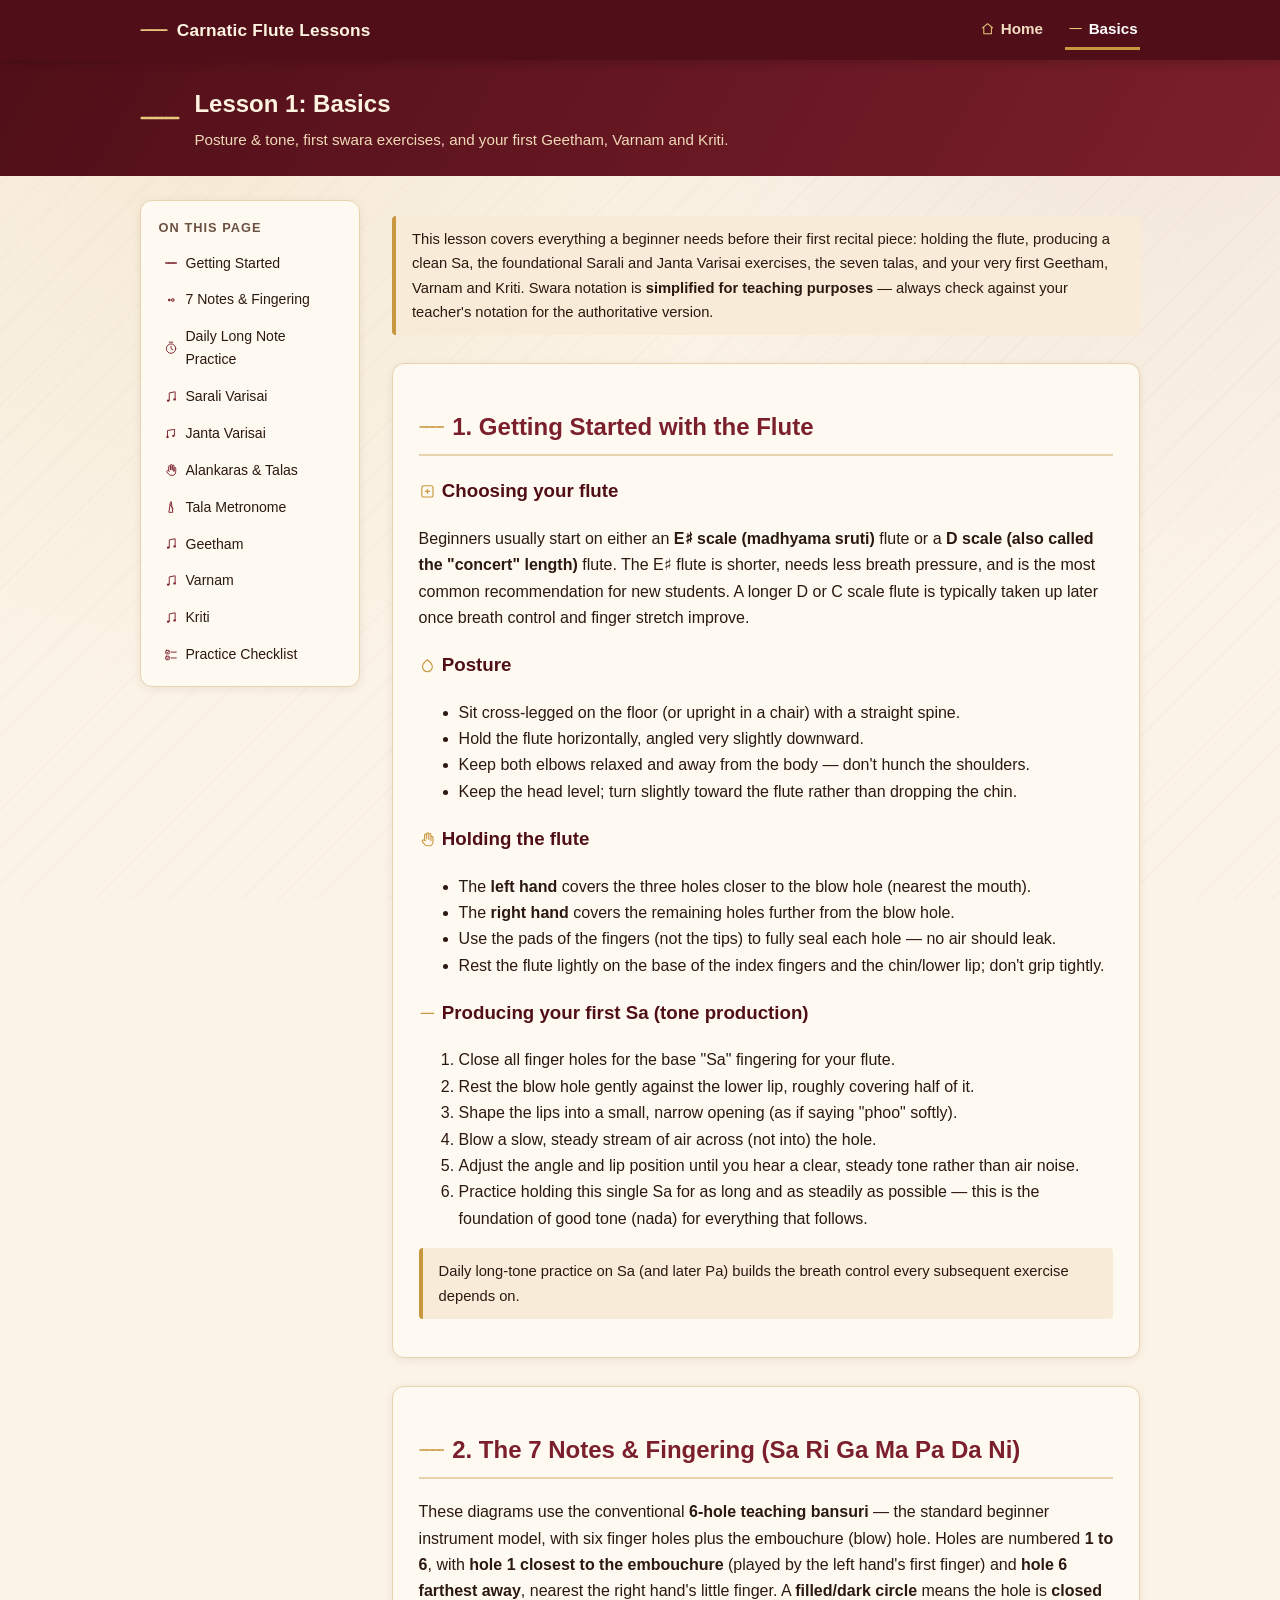
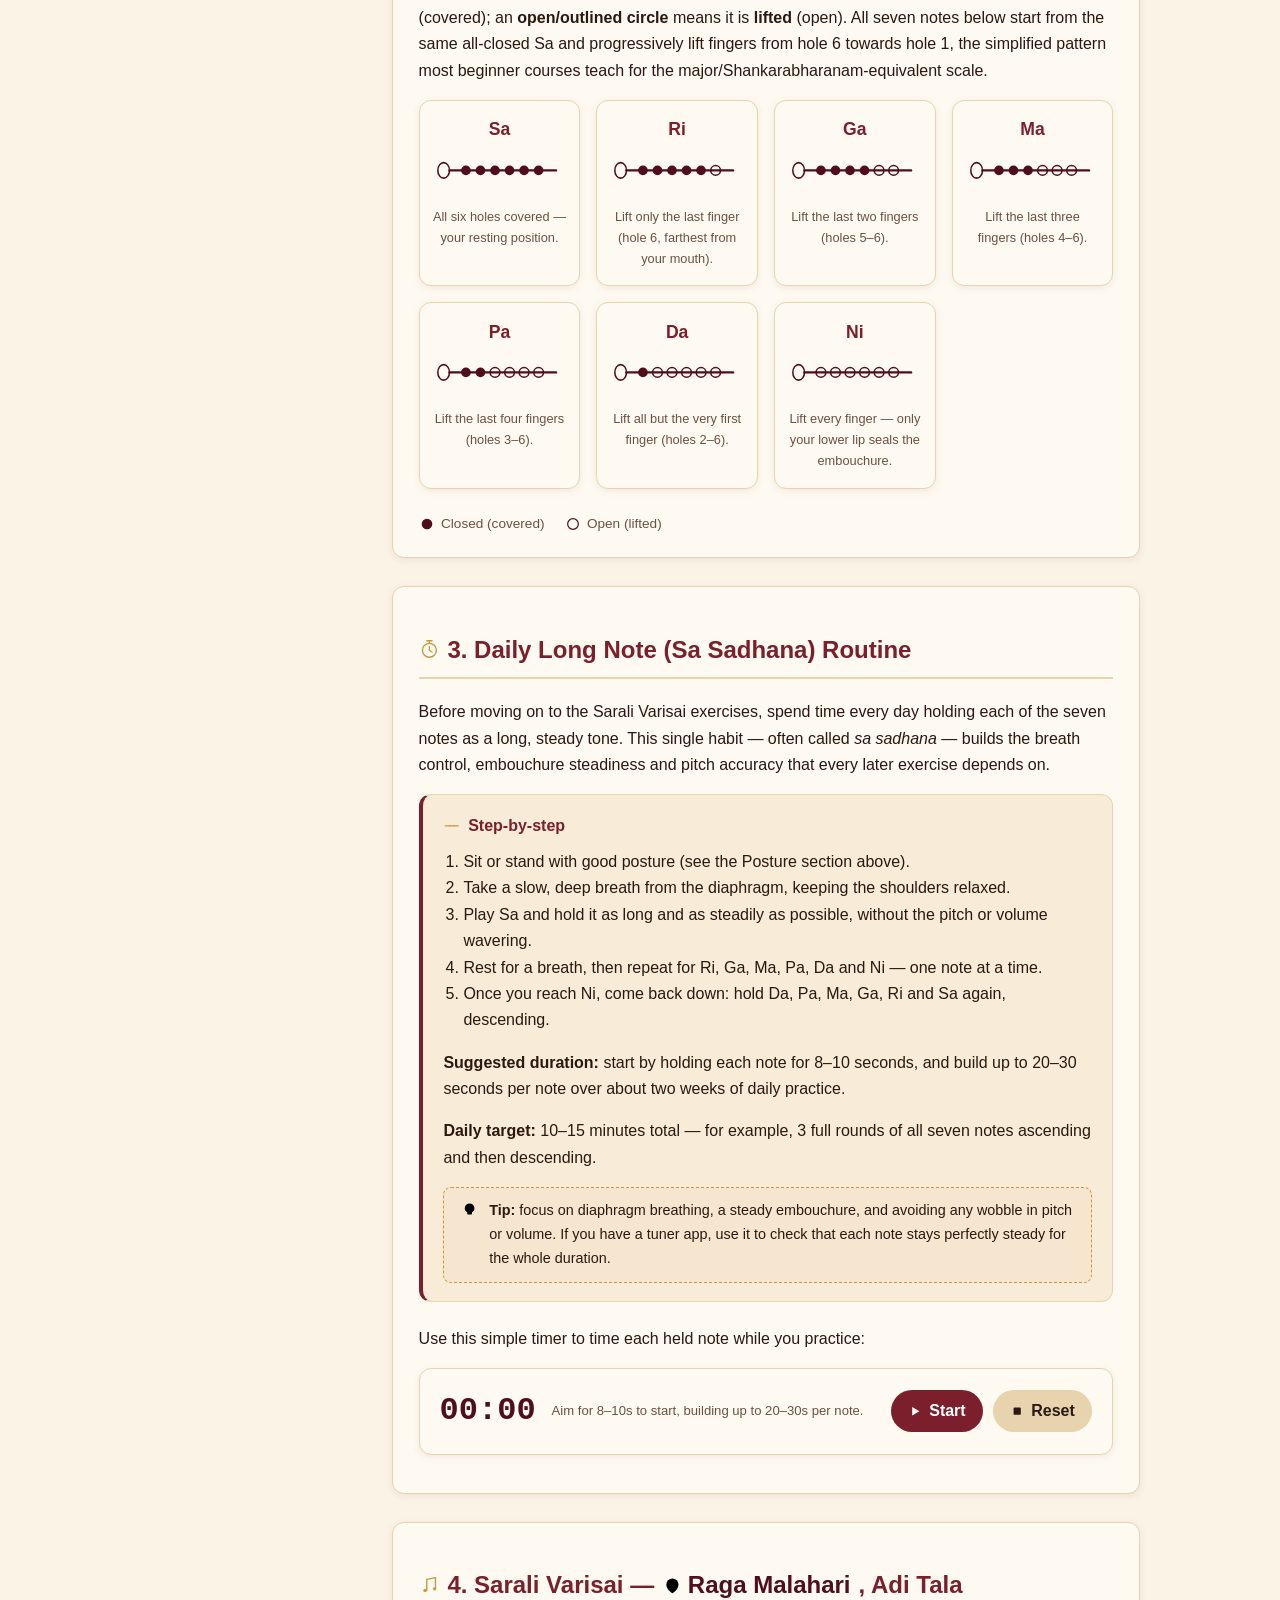
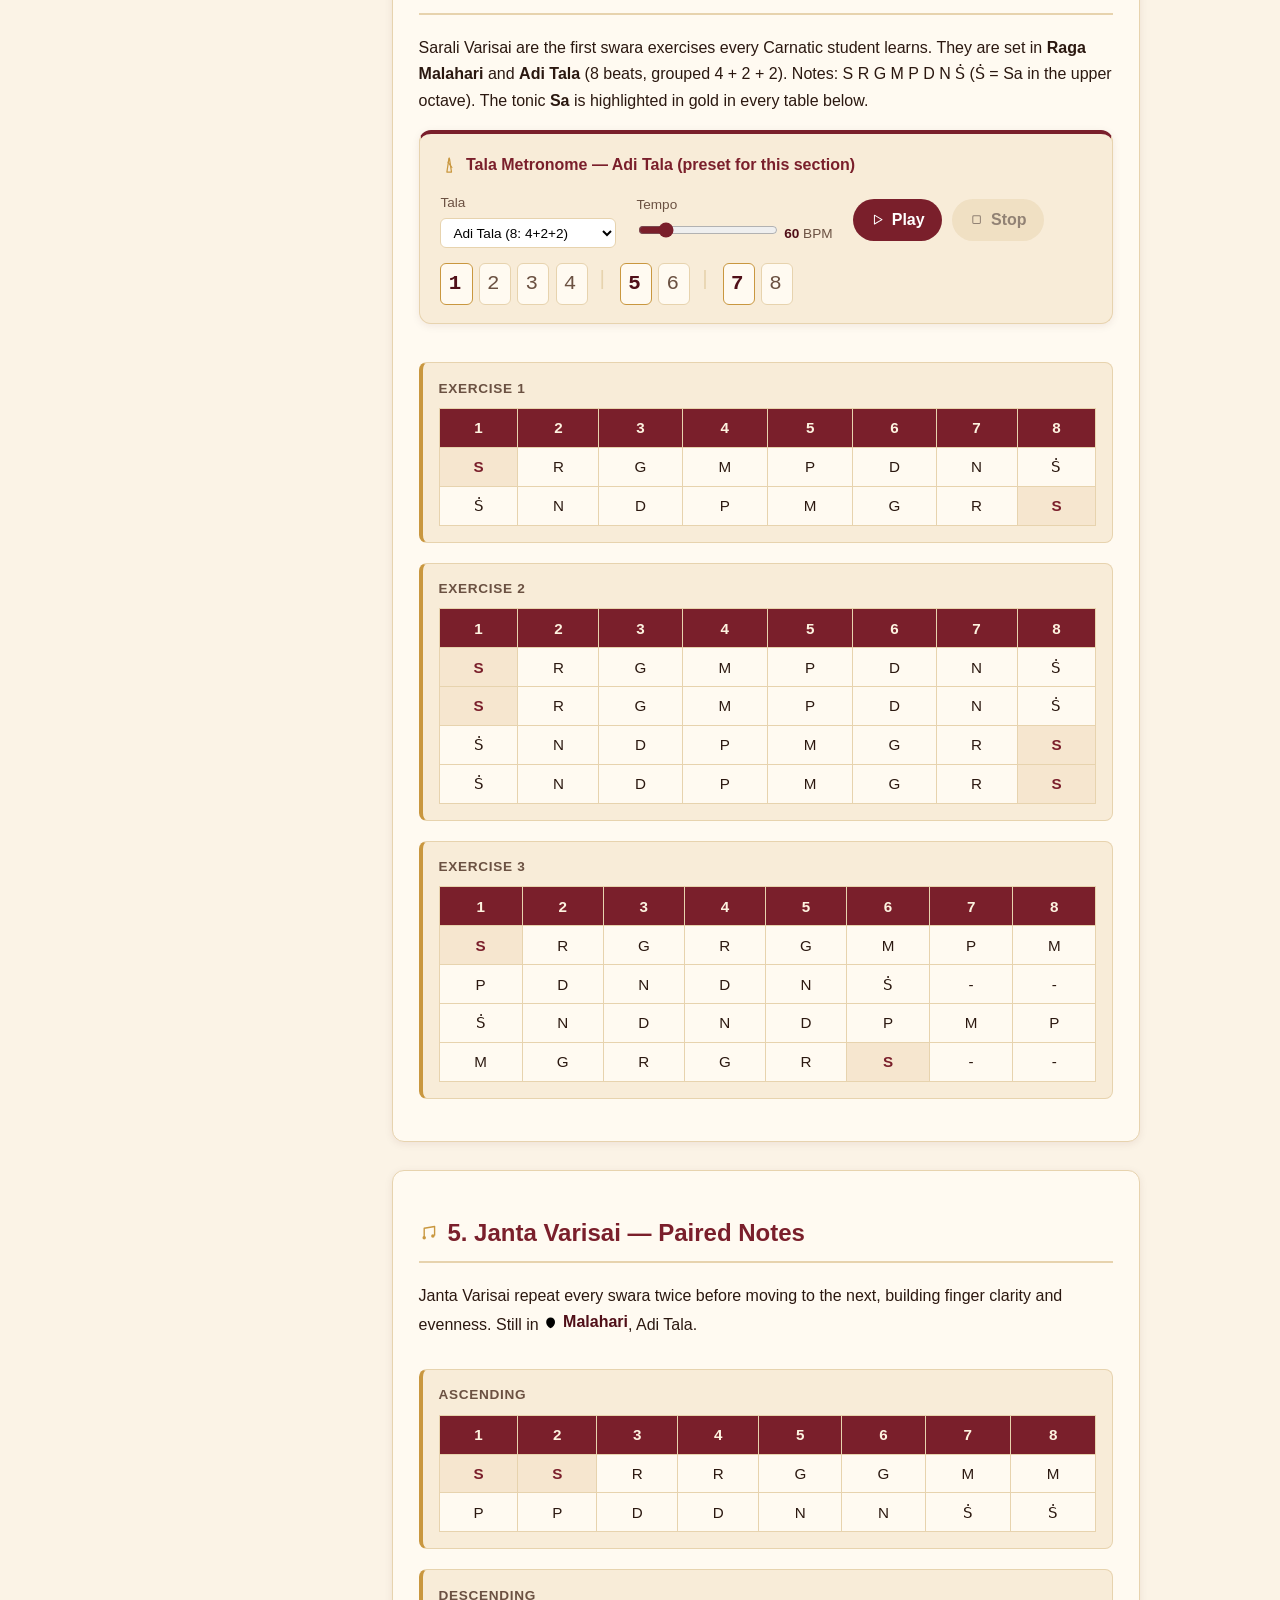
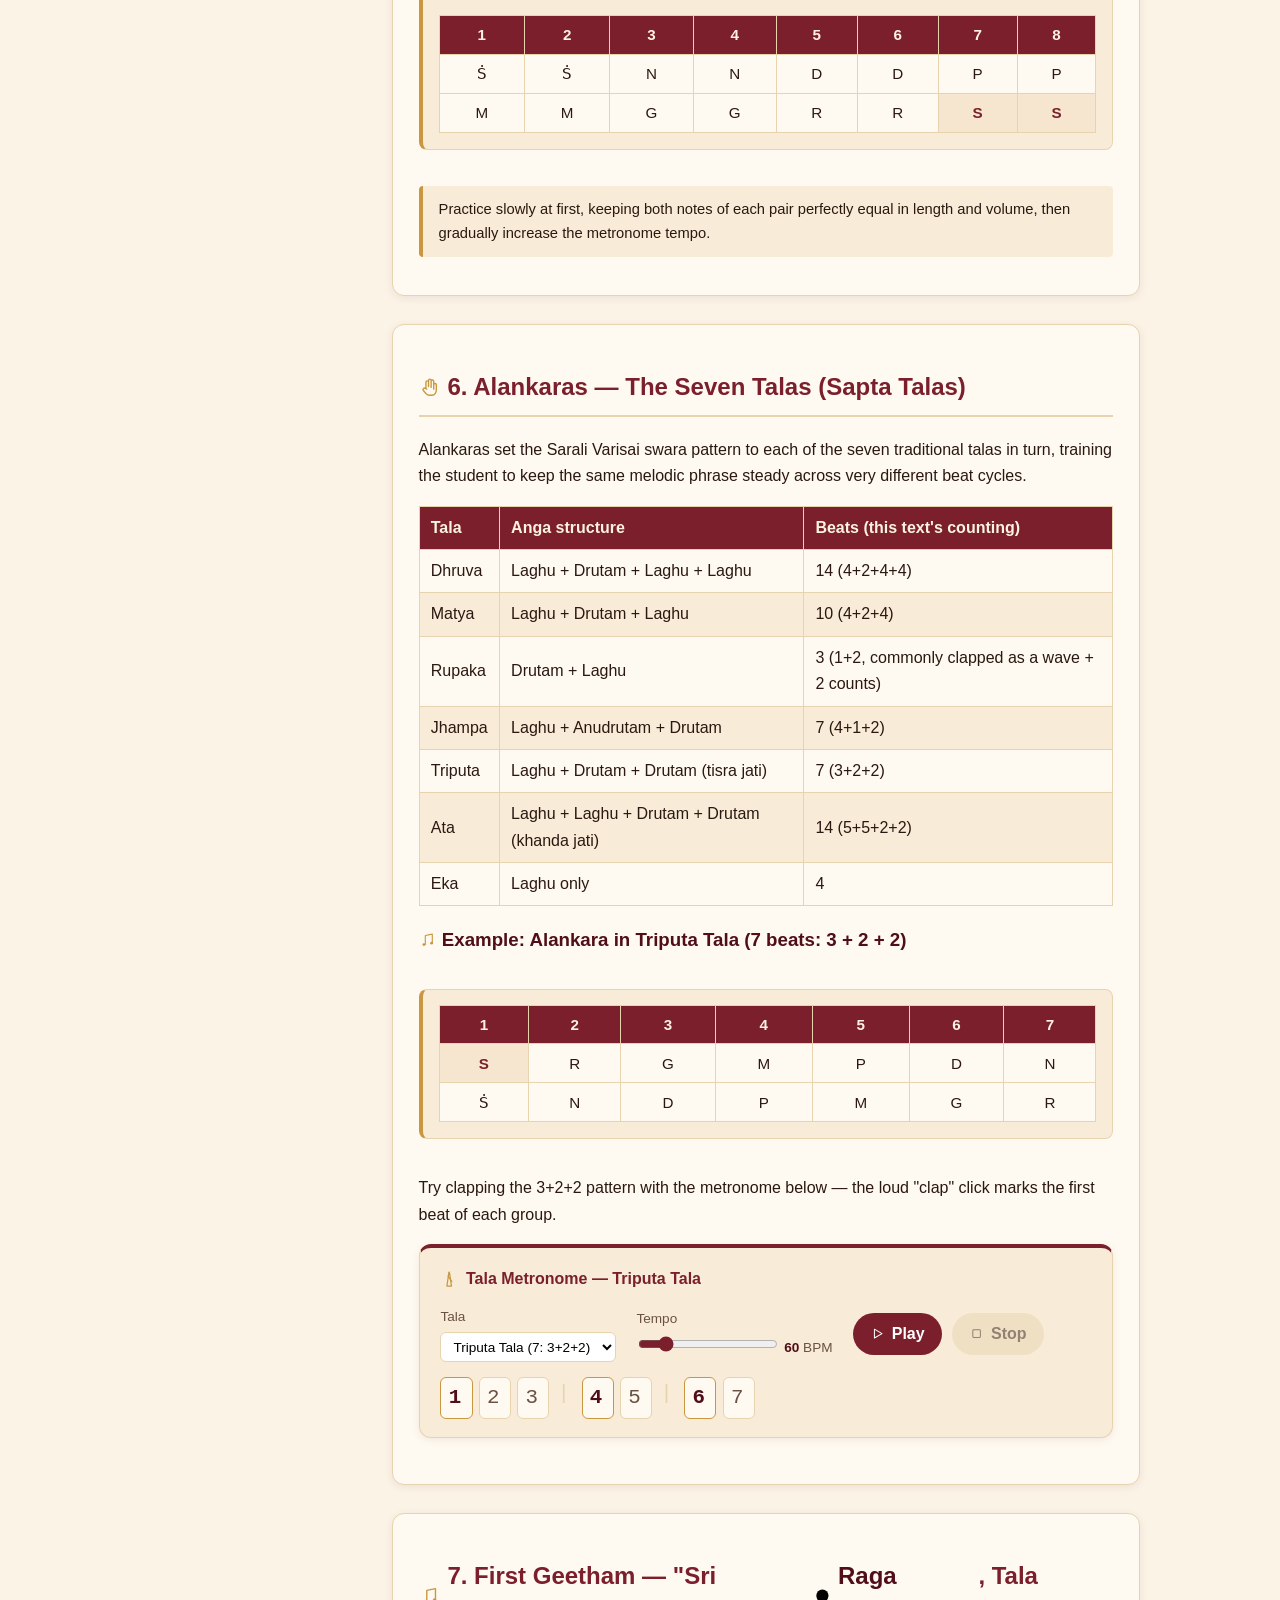
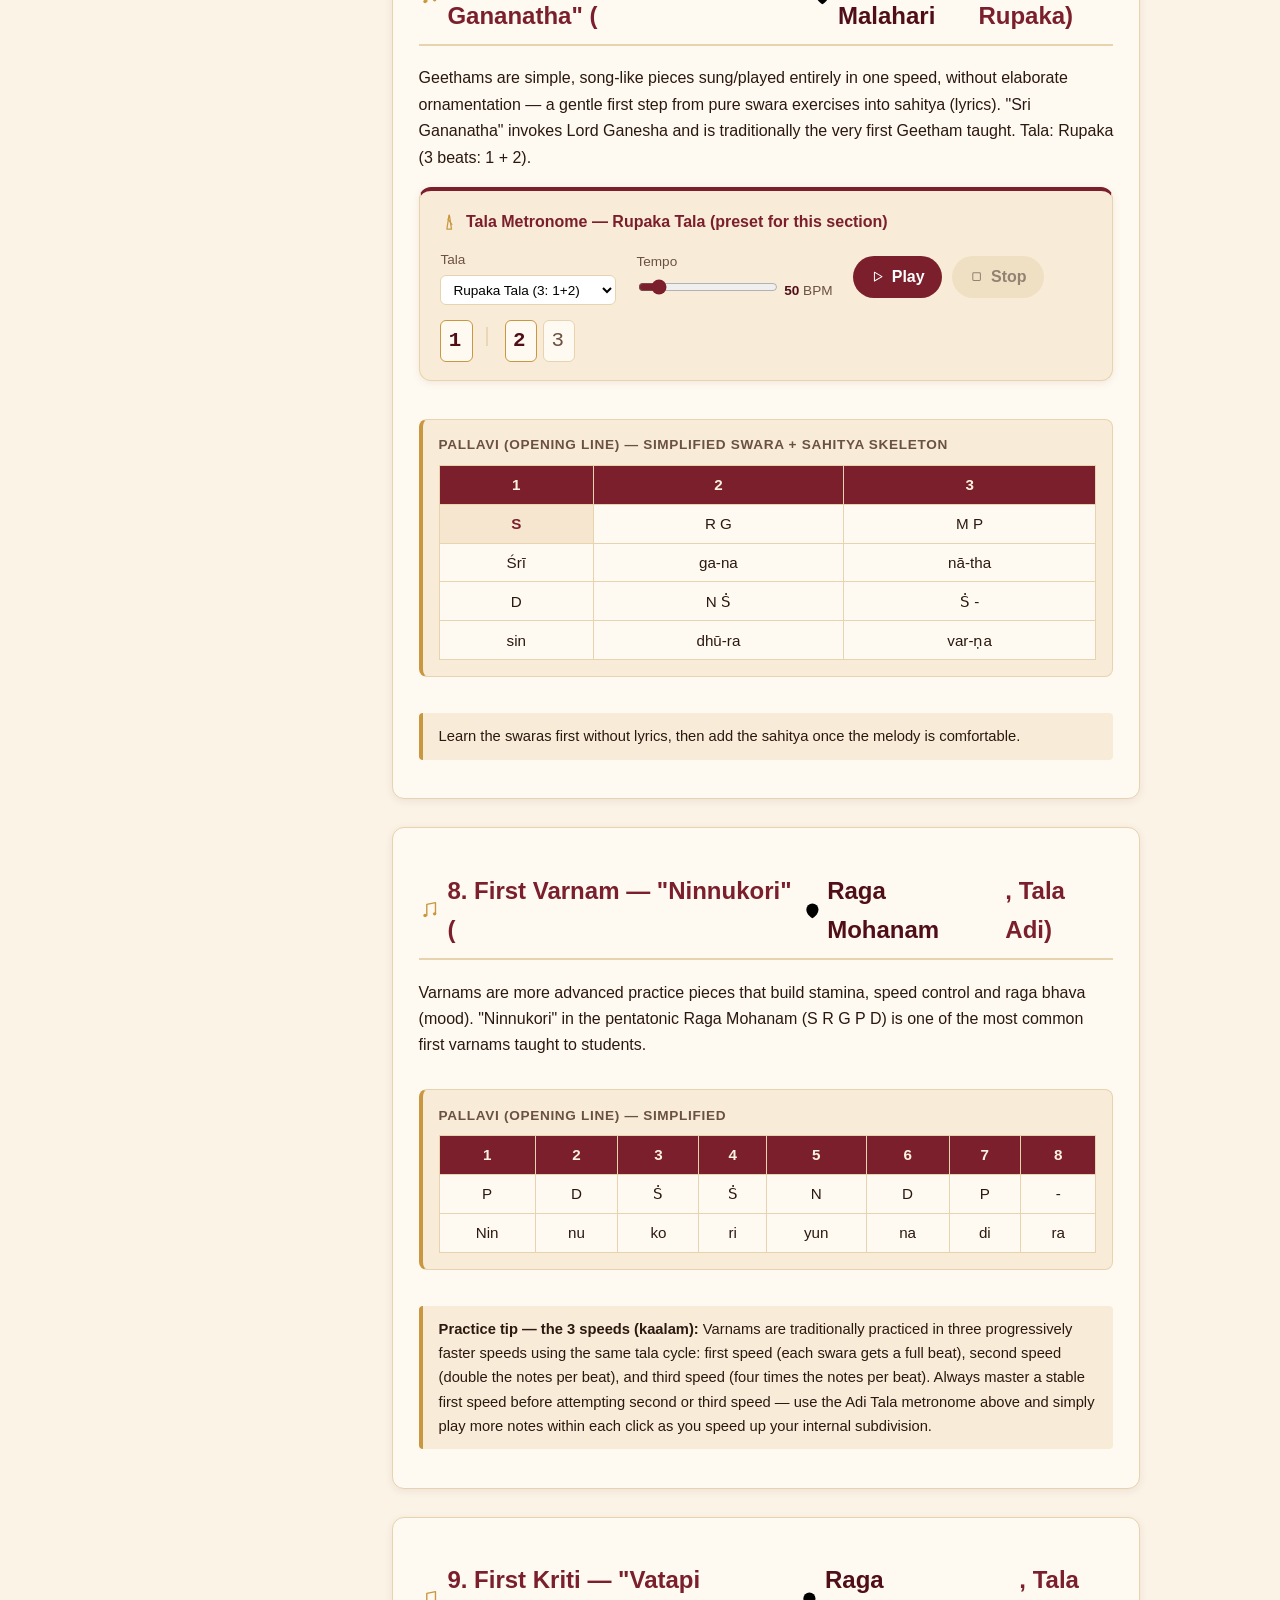
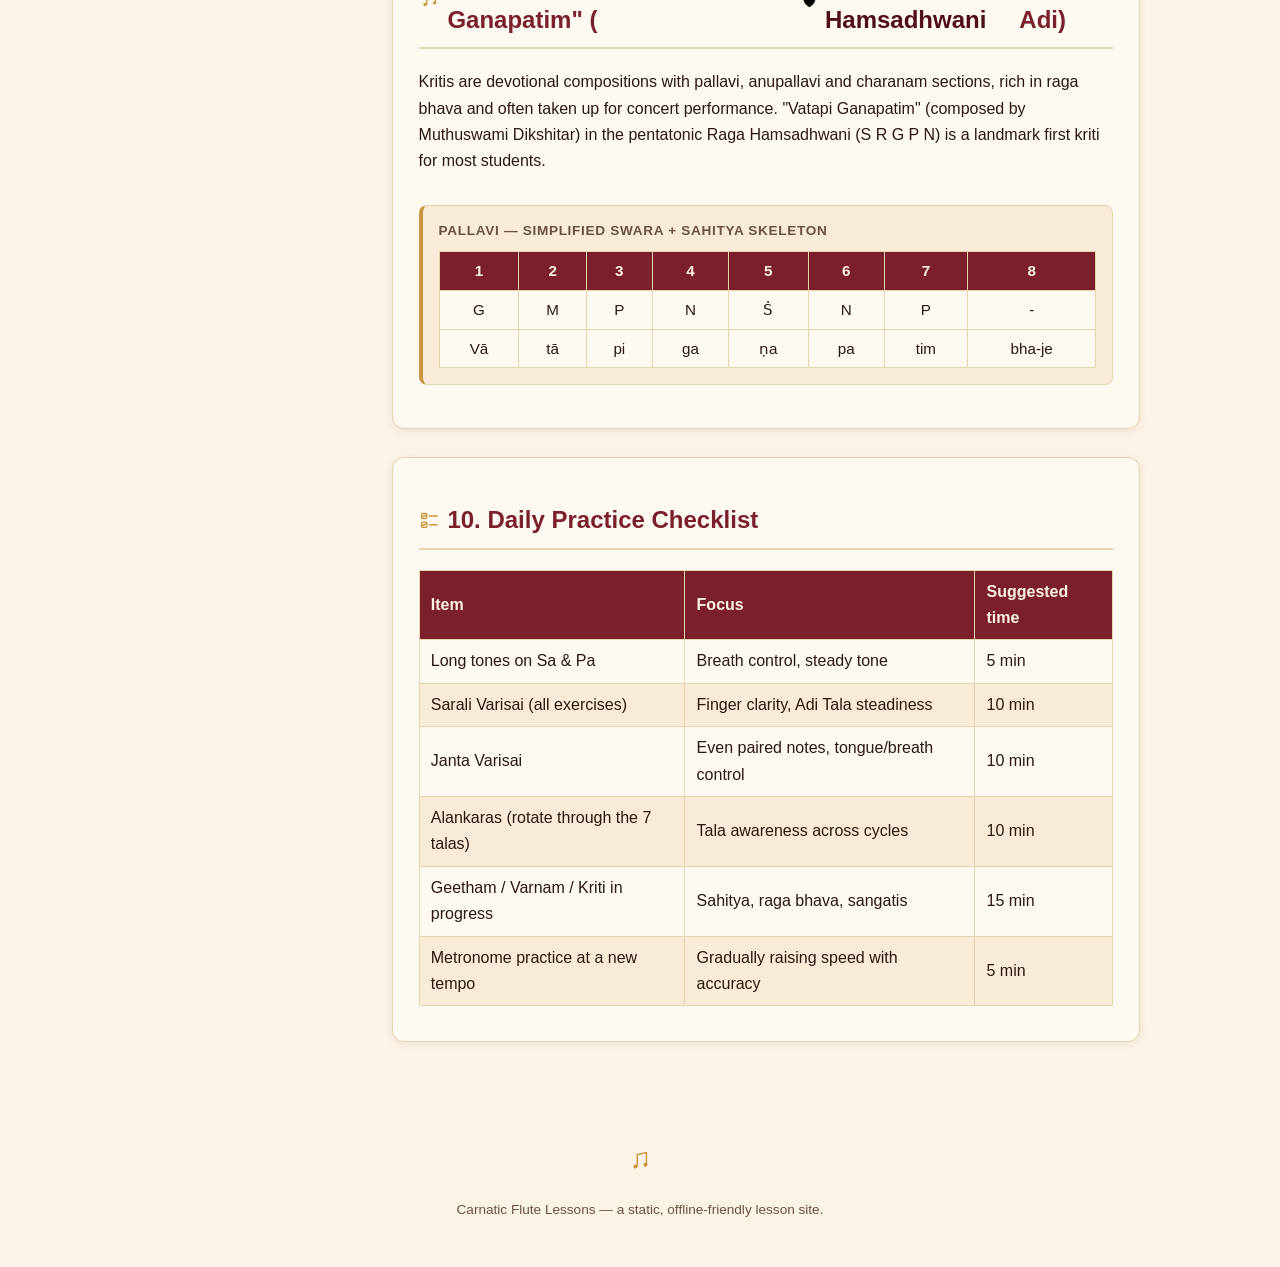
==== commit d6331f46: "Add fingering diagrams and daily long-note practice to basics.html - New '2. The 7 Notes & Fingering" ====
--- a/basics.html
+++ b/basics.html
@@ -70,6 +70,8 @@
       <h4>On this page</h4>
       <ul>
         <li><a href="#getting-started"><svg class="icon" viewBox="0 0 24 24" aria-hidden="true"><line x1="3" y1="12" x2="21" y2="12" stroke-width="2.5"/><circle cx="9" cy="12" r="1" fill="currentColor" stroke="none"/><circle cx="15" cy="12" r="1" fill="currentColor" stroke="none"/></svg> Getting Started</a></li>
+        <li><a href="#fingering-diagrams"><svg class="icon" viewBox="0 0 24 24" aria-hidden="true"><circle cx="9" cy="12" r="2.2" fill="currentColor" stroke="none"/><circle cx="15" cy="12" r="2.2" fill="none" stroke-width="1.8"/></svg> 7 Notes &amp; Fingering</a></li>
+        <li><a href="#long-note-practice"><svg class="icon" viewBox="0 0 24 24" aria-hidden="true"><circle cx="12" cy="13" r="8"/><path d="M12 9v4l3 2"/><path d="M9 2h6"/></svg> Daily Long Note Practice</a></li>
         <li><a href="#sarali-varisai"><svg class="icon" viewBox="0 0 24 24" aria-hidden="true"><path d="M9 18V5l10-2v13" fill="none"/><circle cx="7" cy="18" r="2" fill="currentColor" stroke="none"/><circle cx="18" cy="16" r="2" fill="currentColor" stroke="none"/></svg> Sarali Varisai</a></li>
         <li><a href="#janta-varisai"><svg class="icon" viewBox="0 0 24 24" aria-hidden="true"><path d="M6 16V6l12-2v10" fill="none"/><circle cx="6" cy="17" r="2" fill="currentColor" stroke="none"/><circle cx="16" cy="15" r="2" fill="currentColor" stroke="none"/></svg> Janta Varisai</a></li>
         <li><a href="#alankaras"><svg class="icon" viewBox="0 0 24 24" aria-hidden="true"><path d="M8 13V6a1.5 1.5 0 0 1 3 0v5M11 11V4a1.5 1.5 0 0 1 3 0v7M14 12V5a1.5 1.5 0 0 1 3 0v9M17 14V9a1.5 1.5 0 0 1 3 0v6c0 3-2 6-5 6h-3c-2 0-3-1-4-2l-3-3.5c-.6-.7-.5-1.7.2-2.3.6-.5 1.5-.5 2.1 0L9 14" fill="none"/></svg> Alankaras &amp; Talas</a></li>
@@ -152,11 +154,195 @@
         <p class="note">Daily long-tone practice on Sa (and later Pa) builds the breath control every subsequent exercise depends on.</p>
       </section>
 
-      <!-- 2. SARALI VARISAI -->
+      <!-- 2. FINGERING DIAGRAMS -->
+      <section class="lesson-section" id="fingering-diagrams">
+        <h2>
+          <svg viewBox="0 0 48 12" aria-hidden="true" style="width:1.6rem;height:0.5rem;">
+            <line x1="2" y1="6" x2="46" y2="6" stroke="currentColor" stroke-width="3" stroke-linecap="round"/>
+            <circle cx="14" cy="6" r="1.4" fill="currentColor"/>
+            <circle cx="26" cy="6" r="1.4" fill="currentColor"/>
+            <circle cx="38" cy="6" r="1.4" fill="currentColor"/>
+          </svg>
+          2. The 7 Notes &amp; Fingering (Sa Ri Ga Ma Pa Da Ni)
+        </h2>
+        <p>
+          These diagrams use the conventional <strong>6-hole teaching bansuri</strong> —
+          the standard beginner instrument model, with six finger holes plus the
+          embouchure (blow) hole. Holes are numbered <strong>1 to 6</strong>, with
+          <strong>hole 1 closest to the embouchure</strong> (played by the left hand's
+          first finger) and <strong>hole 6 farthest away</strong>, nearest the right
+          hand's little finger. A <strong>filled/dark circle</strong> means the hole is
+          <strong>closed</strong> (covered); an <strong>open/outlined circle</strong> means
+          it is <strong>lifted</strong> (open). All seven notes below start from the same
+          all-closed Sa and progressively lift fingers from hole 6 towards hole 1, the
+          simplified pattern most beginner courses teach for the major/Shankarabharanam-equivalent
+          scale.
+        </p>
+
+        <div class="fingering-grid">
+        <div class="fingering-card">
+          <div class="note-name">Sa</div>
+          <svg class="fingering-svg" viewBox="0 0 140 40" aria-hidden="true"><ellipse cx="12" cy="20" rx="6" ry="8" fill="none" stroke="currentColor" stroke-width="1.6"/><line x1="18" y1="20" x2="128" y2="20" stroke="currentColor" stroke-width="2.5" stroke-linecap="round"/><circle cx="35" cy="20" r="5" fill="currentColor" stroke="none"/><circle cx="50" cy="20" r="5" fill="currentColor" stroke="none"/><circle cx="65" cy="20" r="5" fill="currentColor" stroke="none"/><circle cx="80" cy="20" r="5" fill="currentColor" stroke="none"/><circle cx="95" cy="20" r="5" fill="currentColor" stroke="none"/><circle cx="110" cy="20" r="5" fill="currentColor" stroke="none"/></svg>
+          <p class="fingering-cue">All six holes covered — your resting position.</p>
+        </div>
+        <div class="fingering-card">
+          <div class="note-name">Ri</div>
+          <svg class="fingering-svg" viewBox="0 0 140 40" aria-hidden="true"><ellipse cx="12" cy="20" rx="6" ry="8" fill="none" stroke="currentColor" stroke-width="1.6"/><line x1="18" y1="20" x2="128" y2="20" stroke="currentColor" stroke-width="2.5" stroke-linecap="round"/><circle cx="35" cy="20" r="5" fill="currentColor" stroke="none"/><circle cx="50" cy="20" r="5" fill="currentColor" stroke="none"/><circle cx="65" cy="20" r="5" fill="currentColor" stroke="none"/><circle cx="80" cy="20" r="5" fill="currentColor" stroke="none"/><circle cx="95" cy="20" r="5" fill="currentColor" stroke="none"/><circle cx="110" cy="20" r="5" fill="none" stroke="currentColor" stroke-width="1.6"/></svg>
+          <p class="fingering-cue">Lift only the last finger (hole 6, farthest from your mouth).</p>
+        </div>
+        <div class="fingering-card">
+          <div class="note-name">Ga</div>
+          <svg class="fingering-svg" viewBox="0 0 140 40" aria-hidden="true"><ellipse cx="12" cy="20" rx="6" ry="8" fill="none" stroke="currentColor" stroke-width="1.6"/><line x1="18" y1="20" x2="128" y2="20" stroke="currentColor" stroke-width="2.5" stroke-linecap="round"/><circle cx="35" cy="20" r="5" fill="currentColor" stroke="none"/><circle cx="50" cy="20" r="5" fill="currentColor" stroke="none"/><circle cx="65" cy="20" r="5" fill="currentColor" stroke="none"/><circle cx="80" cy="20" r="5" fill="currentColor" stroke="none"/><circle cx="95" cy="20" r="5" fill="none" stroke="currentColor" stroke-width="1.6"/><circle cx="110" cy="20" r="5" fill="none" stroke="currentColor" stroke-width="1.6"/></svg>
+          <p class="fingering-cue">Lift the last two fingers (holes 5–6).</p>
+        </div>
+        <div class="fingering-card">
+          <div class="note-name">Ma</div>
+          <svg class="fingering-svg" viewBox="0 0 140 40" aria-hidden="true"><ellipse cx="12" cy="20" rx="6" ry="8" fill="none" stroke="currentColor" stroke-width="1.6"/><line x1="18" y1="20" x2="128" y2="20" stroke="currentColor" stroke-width="2.5" stroke-linecap="round"/><circle cx="35" cy="20" r="5" fill="currentColor" stroke="none"/><circle cx="50" cy="20" r="5" fill="currentColor" stroke="none"/><circle cx="65" cy="20" r="5" fill="currentColor" stroke="none"/><circle cx="80" cy="20" r="5" fill="none" stroke="currentColor" stroke-width="1.6"/><circle cx="95" cy="20" r="5" fill="none" stroke="currentColor" stroke-width="1.6"/><circle cx="110" cy="20" r="5" fill="none" stroke="currentColor" stroke-width="1.6"/></svg>
+          <p class="fingering-cue">Lift the last three fingers (holes 4–6).</p>
+        </div>
+        <div class="fingering-card">
+          <div class="note-name">Pa</div>
+          <svg class="fingering-svg" viewBox="0 0 140 40" aria-hidden="true"><ellipse cx="12" cy="20" rx="6" ry="8" fill="none" stroke="currentColor" stroke-width="1.6"/><line x1="18" y1="20" x2="128" y2="20" stroke="currentColor" stroke-width="2.5" stroke-linecap="round"/><circle cx="35" cy="20" r="5" fill="currentColor" stroke="none"/><circle cx="50" cy="20" r="5" fill="currentColor" stroke="none"/><circle cx="65" cy="20" r="5" fill="none" stroke="currentColor" stroke-width="1.6"/><circle cx="80" cy="20" r="5" fill="none" stroke="currentColor" stroke-width="1.6"/><circle cx="95" cy="20" r="5" fill="none" stroke="currentColor" stroke-width="1.6"/><circle cx="110" cy="20" r="5" fill="none" stroke="currentColor" stroke-width="1.6"/></svg>
+          <p class="fingering-cue">Lift the last four fingers (holes 3–6).</p>
+        </div>
+        <div class="fingering-card">
+          <div class="note-name">Da</div>
+          <svg class="fingering-svg" viewBox="0 0 140 40" aria-hidden="true"><ellipse cx="12" cy="20" rx="6" ry="8" fill="none" stroke="currentColor" stroke-width="1.6"/><line x1="18" y1="20" x2="128" y2="20" stroke="currentColor" stroke-width="2.5" stroke-linecap="round"/><circle cx="35" cy="20" r="5" fill="currentColor" stroke="none"/><circle cx="50" cy="20" r="5" fill="none" stroke="currentColor" stroke-width="1.6"/><circle cx="65" cy="20" r="5" fill="none" stroke="currentColor" stroke-width="1.6"/><circle cx="80" cy="20" r="5" fill="none" stroke="currentColor" stroke-width="1.6"/><circle cx="95" cy="20" r="5" fill="none" stroke="currentColor" stroke-width="1.6"/><circle cx="110" cy="20" r="5" fill="none" stroke="currentColor" stroke-width="1.6"/></svg>
+          <p class="fingering-cue">Lift all but the very first finger (holes 2–6).</p>
+        </div>
+        <div class="fingering-card">
+          <div class="note-name">Ni</div>
+          <svg class="fingering-svg" viewBox="0 0 140 40" aria-hidden="true"><ellipse cx="12" cy="20" rx="6" ry="8" fill="none" stroke="currentColor" stroke-width="1.6"/><line x1="18" y1="20" x2="128" y2="20" stroke="currentColor" stroke-width="2.5" stroke-linecap="round"/><circle cx="35" cy="20" r="5" fill="none" stroke="currentColor" stroke-width="1.6"/><circle cx="50" cy="20" r="5" fill="none" stroke="currentColor" stroke-width="1.6"/><circle cx="65" cy="20" r="5" fill="none" stroke="currentColor" stroke-width="1.6"/><circle cx="80" cy="20" r="5" fill="none" stroke="currentColor" stroke-width="1.6"/><circle cx="95" cy="20" r="5" fill="none" stroke="currentColor" stroke-width="1.6"/><circle cx="110" cy="20" r="5" fill="none" stroke="currentColor" stroke-width="1.6"/></svg>
+          <p class="fingering-cue">Lift every finger — only your lower lip seals the embouchure.</p>
+        </div>
+        </div>
+
+        <div class="fingering-legend">
+          <span class="legend-item">
+            <svg viewBox="0 0 24 24" aria-hidden="true"><circle cx="12" cy="12" r="8" fill="currentColor" stroke="none"/></svg>
+            Closed (covered)
+          </span>
+          <span class="legend-item">
+            <svg viewBox="0 0 24 24" aria-hidden="true"><circle cx="12" cy="12" r="8" fill="none" stroke="currentColor" stroke-width="1.8"/></svg>
+            Open (lifted)
+          </span>
+        </div>
+      </section>
+
+      <!-- 3. DAILY LONG NOTE PRACTICE -->
+      <section class="lesson-section" id="long-note-practice">
+        <h2>
+          <svg class="icon" viewBox="0 0 24 24" aria-hidden="true"><circle cx="12" cy="13" r="8"/><path d="M12 9v4l3 2"/><path d="M9 2h6"/><path d="M12 2v2"/></svg>
+          3. Daily Long Note (Sa Sadhana) Routine
+        </h2>
+        <p>
+          Before moving on to the Sarali Varisai exercises, spend time every day
+          holding each of the seven notes as a long, steady tone. This single habit —
+          often called <em>sa sadhana</em> — builds the breath control, embouchure
+          steadiness and pitch accuracy that every later exercise depends on.
+        </p>
+
+        <div class="routine-card">
+          <h4>
+            <svg class="icon" viewBox="0 0 24 24" aria-hidden="true"><line x1="3" y1="12" x2="21" y2="12"/><circle cx="9" cy="12" r="0.9" fill="currentColor" stroke="none"/><circle cx="15" cy="12" r="0.9" fill="currentColor" stroke="none"/></svg>
+            Step-by-step
+          </h4>
+          <ol>
+            <li>Sit or stand with good posture (see the Posture section above).</li>
+            <li>Take a slow, deep breath from the diaphragm, keeping the shoulders relaxed.</li>
+            <li>Play Sa and hold it as long and as steadily as possible, without the pitch or volume wavering.</li>
+            <li>Rest for a breath, then repeat for Ri, Ga, Ma, Pa, Da and Ni — one note at a time.</li>
+            <li>Once you reach Ni, come back down: hold Da, Pa, Ma, Ga, Ri and Sa again, descending.</li>
+          </ol>
+          <p>
+            <strong>Suggested duration:</strong> start by holding each note for
+            8&ndash;10 seconds, and build up to 20&ndash;30 seconds per note over about
+            two weeks of daily practice.
+          </p>
+          <p>
+            <strong>Daily target:</strong> 10&ndash;15 minutes total — for example,
+            3 full rounds of all seven notes ascending and then descending.
+          </p>
+          <div class="tip-box">
+            <svg viewBox="0 0 24 24" aria-hidden="true"><path d="M12 3a6 6 0 0 0-3 11.2V16a1 1 0 0 0 1 1h4a1 1 0 0 0 1-1v-1.8A6 6 0 0 0 12 3z"/><path d="M10 20h4"/><path d="M11 22h2"/></svg>
+            <span>
+              <strong>Tip:</strong> focus on diaphragm breathing, a steady embouchure,
+              and avoiding any wobble in pitch or volume. If you have a tuner app,
+              use it to check that each note stays perfectly steady for the whole
+              duration.
+            </span>
+          </div>
+        </div>
+
+        <p>Use this simple timer to time each held note while you practice:</p>
+        <div class="long-note-timer" id="long-note-timer">
+          <div class="timer-display" id="long-note-display">00:00</div>
+          <div class="timer-targets">Aim for 8&ndash;10s to start, building up to 20&ndash;30s per note.</div>
+          <div class="buttons">
+            <button type="button" class="btn-start" id="long-note-start">
+              <svg viewBox="0 0 24 24" aria-hidden="true" fill="currentColor" stroke="none"><path d="M7 5 L19 12 L7 19 Z"/></svg>
+              Start
+            </button>
+            <button type="button" class="btn-reset" id="long-note-reset">
+              <svg viewBox="0 0 24 24" aria-hidden="true" fill="currentColor" stroke="none"><rect x="6" y="6" width="12" height="12" rx="1.5"/></svg>
+              Reset
+            </button>
+          </div>
+        </div>
+        <script>
+          (function () {
+            var display = document.getElementById("long-note-display");
+            var startBtn = document.getElementById("long-note-start");
+            var resetBtn = document.getElementById("long-note-reset");
+            var running = false;
+            var startedAt = 0;
+            var elapsedMs = 0;
+            var rafId = null;
+
+            function format(ms) {
+              var totalSeconds = Math.floor(ms / 1000);
+              var mm = String(Math.floor(totalSeconds / 60)).padStart(2, "0");
+              var ss = String(totalSeconds % 60).padStart(2, "0");
+              return mm + ":" + ss;
+            }
+
+            function tick() {
+              display.textContent = format(elapsedMs + (Date.now() - startedAt));
+              rafId = requestAnimationFrame(tick);
+            }
+
+            startBtn.addEventListener("click", function () {
+              if (running) {
+                // Pause
+                elapsedMs += Date.now() - startedAt;
+                cancelAnimationFrame(rafId);
+                running = false;
+                startBtn.innerHTML = '<svg viewBox="0 0 24 24" aria-hidden="true" fill="currentColor" stroke="none"><path d="M7 5 L19 12 L7 19 Z"/></svg> Start';
+              } else {
+                // Resume/start
+                startedAt = Date.now();
+                running = true;
+                rafId = requestAnimationFrame(tick);
+                startBtn.innerHTML = '<svg viewBox="0 0 24 24" aria-hidden="true" fill="currentColor" stroke="none"><rect x="6" y="6" width="12" height="12" rx="1.5"/></svg> Pause';
+              }
+            });
+
+            resetBtn.addEventListener("click", function () {
+              running = false;
+              cancelAnimationFrame(rafId);
+              elapsedMs = 0;
+              display.textContent = "00:00";
+              startBtn.innerHTML = '<svg viewBox="0 0 24 24" aria-hidden="true" fill="currentColor" stroke="none"><path d="M7 5 L19 12 L7 19 Z"/></svg> Start';
+            });
+          })();
+        </script>
+      </section>
+
+      <!-- 4. SARALI VARISAI -->
       <section class="lesson-section" id="sarali-varisai">
         <h2>
           <svg class="icon" viewBox="0 0 24 24" aria-hidden="true"><path d="M9 18V5l10-2v13" fill="none"/><circle cx="7" cy="18" r="2" fill="currentColor" stroke="none"/><circle cx="18" cy="16" r="2" fill="currentColor" stroke="none"/></svg>
-          2. Sarali Varisai —
+          4. Sarali Varisai —
           <span class="raga-name">
             <svg viewBox="0 0 24 24" aria-hidden="true"><path d="M12 21c-4-2-7-6-7-10a7 7 0 0 1 14 0c0 4-3 8-7 10z"/><path d="M12 21V8"/></svg>
             Raga Malahari
@@ -227,11 +413,11 @@
         </div>
       </section>
 
-      <!-- 3. JANTA VARISAI -->
+      <!-- 5. JANTA VARISAI -->
       <section class="lesson-section" id="janta-varisai">
         <h2>
           <svg class="icon" viewBox="0 0 24 24" aria-hidden="true"><path d="M6 16V6l12-2v10" fill="none"/><circle cx="6" cy="17" r="2" fill="currentColor" stroke="none"/><circle cx="16" cy="15" r="2" fill="currentColor" stroke="none"/></svg>
-          3. Janta Varisai — Paired Notes
+          5. Janta Varisai — Paired Notes
         </h2>
         <p>
           Janta Varisai repeat every swara twice before moving to the next, building
@@ -272,11 +458,11 @@
         <p class="note">Practice slowly at first, keeping both notes of each pair perfectly equal in length and volume, then gradually increase the metronome tempo.</p>
       </section>
 
-      <!-- 4. ALANKARAS / SAPTA TALAS -->
+      <!-- 6. ALANKARAS / SAPTA TALAS -->
       <section class="lesson-section" id="alankaras">
         <h2>
           <svg class="icon" viewBox="0 0 24 24" aria-hidden="true"><path d="M8 13V6a1.5 1.5 0 0 1 3 0v5M11 11V4a1.5 1.5 0 0 1 3 0v7M14 12V5a1.5 1.5 0 0 1 3 0v9M17 14V9a1.5 1.5 0 0 1 3 0v6c0 3-2 6-5 6h-3c-2 0-3-1-4-2l-3-3.5c-.6-.7-.5-1.7.2-2.3.6-.5 1.5-.5 2.1 0L9 14" fill="none"/></svg>
-          4. Alankaras — The Seven Talas (Sapta Talas)
+          6. Alankaras — The Seven Talas (Sapta Talas)
         </h2>
         <p>
           Alankaras set the Sarali Varisai swara pattern to each of the seven
@@ -329,11 +515,11 @@
         </script>
       </section>
 
-      <!-- 5. GEETHAM -->
+      <!-- 7. GEETHAM -->
       <section class="lesson-section" id="geetham">
         <h2>
           <svg class="icon" viewBox="0 0 24 24" aria-hidden="true"><path d="M9 18V5l10-2v13" fill="none"/><circle cx="7" cy="18" r="2" fill="currentColor" stroke="none"/><circle cx="18" cy="16" r="2" fill="currentColor" stroke="none"/></svg>
-          5. First Geetham — "Sri Gananatha" (<span class="raga-name"><svg viewBox="0 0 24 24" aria-hidden="true"><path d="M12 21c-4-2-7-6-7-10a7 7 0 0 1 14 0c0 4-3 8-7 10z"/><path d="M12 21V8"/></svg> Raga Malahari</span>, Tala Rupaka)
+          7. First Geetham — "Sri Gananatha" (<span class="raga-name"><svg viewBox="0 0 24 24" aria-hidden="true"><path d="M12 21c-4-2-7-6-7-10a7 7 0 0 1 14 0c0 4-3 8-7 10z"/><path d="M12 21V8"/></svg> Raga Malahari</span>, Tala Rupaka)
         </h2>
         <p>
           Geethams are simple, song-like pieces sung/played entirely in one speed, without
@@ -371,11 +557,11 @@
         <p class="note">Learn the swaras first without lyrics, then add the sahitya once the melody is comfortable.</p>
       </section>
 
-      <!-- 6. VARNAM -->
+      <!-- 8. VARNAM -->
       <section class="lesson-section" id="varnam">
         <h2>
           <svg class="icon" viewBox="0 0 24 24" aria-hidden="true"><path d="M9 18V5l10-2v13" fill="none"/><circle cx="7" cy="18" r="2" fill="currentColor" stroke="none"/><circle cx="18" cy="16" r="2" fill="currentColor" stroke="none"/></svg>
-          6. First Varnam — "Ninnukori" (<span class="raga-name"><svg viewBox="0 0 24 24" aria-hidden="true"><path d="M12 21c-4-2-7-6-7-10a7 7 0 0 1 14 0c0 4-3 8-7 10z"/><path d="M12 21V8"/></svg> Raga Mohanam</span>, Tala Adi)
+          8. First Varnam — "Ninnukori" (<span class="raga-name"><svg viewBox="0 0 24 24" aria-hidden="true"><path d="M12 21c-4-2-7-6-7-10a7 7 0 0 1 14 0c0 4-3 8-7 10z"/><path d="M12 21V8"/></svg> Raga Mohanam</span>, Tala Adi)
         </h2>
         <p>
           Varnams are more advanced practice pieces that build stamina, speed control and
@@ -408,11 +594,11 @@
         </p>
       </section>
 
-      <!-- 7. KRITI -->
+      <!-- 9. KRITI -->
       <section class="lesson-section" id="kriti">
         <h2>
           <svg class="icon" viewBox="0 0 24 24" aria-hidden="true"><path d="M9 18V5l10-2v13" fill="none"/><circle cx="7" cy="18" r="2" fill="currentColor" stroke="none"/><circle cx="18" cy="16" r="2" fill="currentColor" stroke="none"/></svg>
-          7. First Kriti — "Vatapi Ganapatim" (<span class="raga-name"><svg viewBox="0 0 24 24" aria-hidden="true"><path d="M12 21c-4-2-7-6-7-10a7 7 0 0 1 14 0c0 4-3 8-7 10z"/><path d="M12 21V8"/></svg> Raga Hamsadhwani</span>, Tala Adi)
+          9. First Kriti — "Vatapi Ganapatim" (<span class="raga-name"><svg viewBox="0 0 24 24" aria-hidden="true"><path d="M12 21c-4-2-7-6-7-10a7 7 0 0 1 14 0c0 4-3 8-7 10z"/><path d="M12 21V8"/></svg> Raga Hamsadhwani</span>, Tala Adi)
         </h2>
         <p>
           Kritis are devotional compositions with pallavi, anupallavi and charanam
@@ -437,11 +623,11 @@
         </div>
       </section>
 
-      <!-- 8. PRACTICE CHECKLIST -->
+      <!-- 10. PRACTICE CHECKLIST -->
       <section class="lesson-section" id="practice-checklist">
         <h2>
           <svg class="icon" viewBox="0 0 24 24" aria-hidden="true"><rect x="3" y="4" width="6" height="6" rx="1"/><path d="M4.5 7l1 1 2-2"/><rect x="3" y="14" width="6" height="6" rx="1"/><path d="M4.5 17l1 1 2-2"/><line x1="12" y1="7" x2="21" y2="7"/><line x1="12" y1="17" x2="21" y2="17"/></svg>
-          8. Daily Practice Checklist
+          10. Daily Practice Checklist
         </h2>
         <table class="checklist-table">
           <thead>
--- a/style.css
+++ b/style.css
@@ -565,6 +565,186 @@
   overflow-x: auto;
 }
 
+/* ---------- Fingering diagrams ---------- */
+
+.fingering-grid {
+  display: grid;
+  grid-template-columns: repeat(auto-fill, minmax(140px, 1fr));
+  gap: 1rem;
+  margin: 1rem 0 1.5rem;
+}
+
+.fingering-card {
+  background: var(--color-surface);
+  border: 1px solid var(--color-border);
+  border-radius: var(--radius);
+  padding: 0.9rem 0.75rem 1rem;
+  text-align: center;
+  box-shadow: var(--shadow-soft);
+}
+
+.fingering-card .note-name {
+  font-weight: 700;
+  color: var(--color-primary);
+  font-size: 1.1rem;
+  margin-bottom: 0.4rem;
+}
+
+.fingering-card svg.fingering-svg {
+  width: 100%;
+  height: auto;
+  color: var(--color-primary-dark);
+  margin-bottom: 0.5rem;
+}
+
+.fingering-card .fingering-cue {
+  font-size: 0.8rem;
+  color: var(--color-muted);
+  margin: 0;
+}
+
+.fingering-legend {
+  display: flex;
+  flex-wrap: wrap;
+  gap: 1.25rem;
+  align-items: center;
+  font-size: 0.85rem;
+  color: var(--color-muted);
+  margin: 0.75rem 0 0;
+}
+
+.fingering-legend .legend-item {
+  display: inline-flex;
+  align-items: center;
+  gap: 0.4rem;
+}
+
+.fingering-legend svg {
+  width: 1rem;
+  height: 1rem;
+  color: var(--color-primary-dark);
+}
+
+/* ---------- Daily long note (Sa Sadhana) practice ---------- */
+
+.routine-card {
+  background: var(--color-surface-alt);
+  border: 1px solid var(--color-border);
+  border-left: 4px solid var(--color-primary);
+  border-radius: var(--radius);
+  padding: 1.1rem 1.3rem;
+  margin: 1rem 0 1.5rem;
+}
+
+.routine-card h4 {
+  margin: 0 0 0.6rem 0;
+  color: var(--color-primary);
+  display: flex;
+  align-items: center;
+  gap: 0.45rem;
+}
+
+.routine-card h4 svg {
+  color: var(--color-accent);
+  width: 1.1rem;
+  height: 1.1rem;
+}
+
+.routine-card ol {
+  margin: 0 0 0.75rem 0;
+  padding-left: 1.25rem;
+}
+
+.tip-box {
+  background: #f6e6cf;
+  border: 1px dashed var(--color-accent);
+  border-radius: 8px;
+  padding: 0.7rem 1rem;
+  font-size: 0.9rem;
+  margin: 0.75rem 0 0;
+  display: flex;
+  gap: 0.6rem;
+  align-items: flex-start;
+}
+
+.tip-box svg {
+  flex-shrink: 0;
+  width: 1.2rem;
+  height: 1.2rem;
+  color: var(--color-primary);
+  margin-top: 0.1rem;
+}
+
+/* Simple long-note count-up timer */
+
+.long-note-timer {
+  background: var(--color-surface);
+  border: 1px solid var(--color-border);
+  border-radius: var(--radius);
+  padding: 1rem 1.25rem;
+  margin: 1rem 0;
+  display: flex;
+  flex-wrap: wrap;
+  align-items: center;
+  gap: 1rem;
+  box-shadow: var(--shadow-soft);
+}
+
+.long-note-timer .timer-display {
+  font-family: "SFMono-Regular", Consolas, "Liberation Mono", Menlo, monospace;
+  font-size: 2rem;
+  font-weight: 700;
+  color: var(--color-primary-dark);
+  min-width: 4.5ch;
+  text-align: center;
+}
+
+.long-note-timer .timer-targets {
+  font-size: 0.82rem;
+  color: var(--color-muted);
+  flex: 1 1 160px;
+}
+
+.long-note-timer .buttons {
+  display: flex;
+  gap: 0.6rem;
+}
+
+.long-note-timer button {
+  font: inherit;
+  padding: 0.5rem 1.1rem;
+  border-radius: 999px;
+  border: none;
+  cursor: pointer;
+  font-weight: 600;
+  display: inline-flex;
+  align-items: center;
+  gap: 0.4rem;
+}
+
+.long-note-timer button svg {
+  width: 0.9rem;
+  height: 0.9rem;
+}
+
+.long-note-timer .btn-start {
+  background: var(--color-primary);
+  color: #fff;
+}
+
+.long-note-timer .btn-start:hover {
+  background: var(--color-primary-dark);
+}
+
+.long-note-timer .btn-reset {
+  background: var(--color-border);
+  color: var(--color-text);
+}
+
+.long-note-timer .btn-reset:hover {
+  background: #d9c090;
+}
+
 /* ---------- Practice checklist table ---------- */
 
 table.checklist-table {
